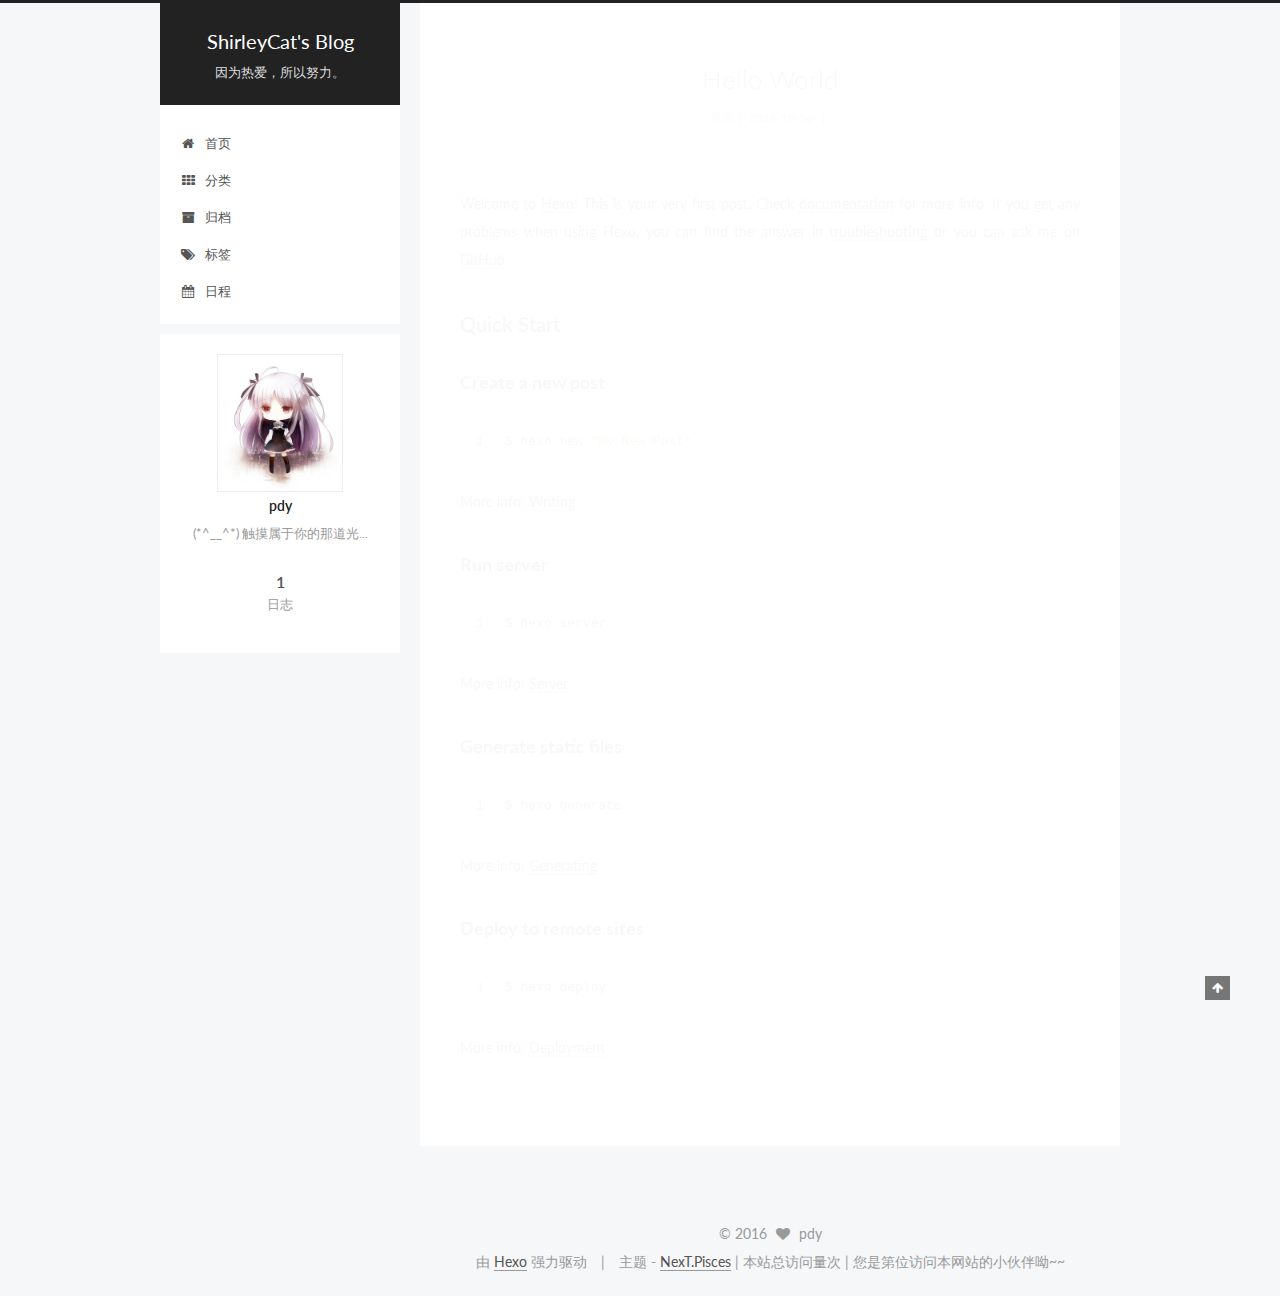
==== index.html @ d6513fa7 "Site updated: 2016-10-27 13:54:39" ====
<!doctype html>



  


<html class="theme-next pisces use-motion">
<head>
  <meta charset="UTF-8"/>
<meta http-equiv="X-UA-Compatible" content="IE=edge,chrome=1" />
<meta name="viewport" content="width=device-width, initial-scale=1, maximum-scale=1"/>



<meta http-equiv="Cache-Control" content="no-transform" />
<meta http-equiv="Cache-Control" content="no-siteapp" />












  
  
  <link href="/vendors/fancybox/source/jquery.fancybox.css?v=2.1.5" rel="stylesheet" type="text/css" />




  
  
  
  

  
    
    
  

  

  

  

  

  
    
    
    <link href="//fonts.googleapis.com/css?family=Lato:300,300italic,400,400italic,700,700italic&subset=latin,latin-ext" rel="stylesheet" type="text/css">
  






<link href="/vendors/font-awesome/css/font-awesome.min.css?v=4.4.0" rel="stylesheet" type="text/css" />

<link href="/css/main.css?v=5.0.2" rel="stylesheet" type="text/css" />


  <meta name="keywords" content="Hexo, NexT" />








  <link rel="shortcut icon" type="image/x-icon" href="/favicon.ico?v=5.0.2" />






<meta name="description" content="(*^__^*) 触摸属于你的那道光...">
<meta property="og:type" content="website">
<meta property="og:title" content="ShirleyCat's Blog">
<meta property="og:url" content="http://shirleycat.github.io/index.html">
<meta property="og:site_name" content="ShirleyCat's Blog">
<meta property="og:description" content="(*^__^*) 触摸属于你的那道光...">
<meta name="twitter:card" content="summary">
<meta name="twitter:title" content="ShirleyCat's Blog">
<meta name="twitter:description" content="(*^__^*) 触摸属于你的那道光...">



<script type="text/javascript" id="hexo.configuration">
  var NexT = window.NexT || {};
  var CONFIG = {
    scheme: 'Pisces',
    sidebar: {"position":"left","display":"post"},
    fancybox: true,
    motion: true,
    duoshuo: {
      userId: '0',
      author: '博主'
    }
  };
</script>




  <link rel="canonical" href="http://shirleycat.github.io/"/>


  <title> ShirleyCat's Blog </title>
</head>

<body itemscope itemtype="//schema.org/WebPage" lang="zh-Hans">

  










  
  
    
  

  <div class="container one-collumn sidebar-position-left 
   page-home 
 ">
    <div class="headband"></div>

    <header id="header" class="header" itemscope itemtype="//schema.org/WPHeader">
      <div class="header-inner"><div class="site-meta ">
  

  <div class="custom-logo-site-title">
    <a href="/"  class="brand" rel="start">
      <span class="logo-line-before"><i></i></span>
      <span class="site-title">ShirleyCat's Blog</span>
      <span class="logo-line-after"><i></i></span>
    </a>
  </div>
  <p class="site-subtitle">因为热爱，所以努力。</p>
</div>

<div class="site-nav-toggle">
  <button>
    <span class="btn-bar"></span>
    <span class="btn-bar"></span>
    <span class="btn-bar"></span>
  </button>
</div>

<nav class="site-nav">
  

  
    <ul id="menu" class="menu">
      
        
        <li class="menu-item menu-item-home">
          <a href="/" rel="section">
            
              <i class="menu-item-icon fa fa-fw fa-home"></i> <br />
            
            首页
          </a>
        </li>
      
        
        <li class="menu-item menu-item-categories">
          <a href="/categories" rel="section">
            
              <i class="menu-item-icon fa fa-fw fa-th"></i> <br />
            
            分类
          </a>
        </li>
      
        
        <li class="menu-item menu-item-archives">
          <a href="/archives" rel="section">
            
              <i class="menu-item-icon fa fa-fw fa-archive"></i> <br />
            
            归档
          </a>
        </li>
      
        
        <li class="menu-item menu-item-tags">
          <a href="/tags" rel="section">
            
              <i class="menu-item-icon fa fa-fw fa-tags"></i> <br />
            
            标签
          </a>
        </li>
      
        
        <li class="menu-item menu-item-schedule">
          <a href="/schedule" rel="section">
            
              <i class="menu-item-icon fa fa-fw fa-calendar"></i> <br />
            
            日程
          </a>
        </li>
      

      
    </ul>
  

  
</nav>

 </div>
    </header>

    <main id="main" class="main">
      <div class="main-inner">
        <div class="content-wrap">
          <div id="content" class="content">
            
  <section id="posts" class="posts-expand">
    
      

  
  

  
  
  

  <article class="post post-type-normal " itemscope itemtype="//schema.org/Article">

    
      <header class="post-header">

        
        
          <h1 class="post-title" itemprop="name headline">
            
            
              
                
                <a class="post-title-link" href="/2016/10/26/hello-world/" itemprop="url">
                  Hello World
                </a>
              
            
          </h1>
        

        <div class="post-meta">
          <span class="post-time">
            <span class="post-meta-item-icon">
              <i class="fa fa-calendar-o"></i>
            </span>
            <span class="post-meta-item-text">发表于</span>
            <time itemprop="dateCreated" datetime="2016-10-26T17:51:11+08:00" content="2016-10-26">
              2016-10-26
            </time>
          </span>

          

          
            
              <span class="post-comments-count">
                &nbsp; | &nbsp;
                <a href="/2016/10/26/hello-world/#comments" itemprop="discussionUrl">
                  <span class="post-comments-count ds-thread-count" data-thread-key="2016/10/26/hello-world/" itemprop="commentsCount"></span>
                </a>
              </span>
            
          

          

          
          

          
        </div>
      </header>
    


    <div class="post-body" itemprop="articleBody">

      
      

      
        
          
            <p>Welcome to <a href="https://hexo.io/" target="_blank" rel="external">Hexo</a>! This is your very first post. Check <a href="https://hexo.io/docs/" target="_blank" rel="external">documentation</a> for more info. If you get any problems when using Hexo, you can find the answer in <a href="https://hexo.io/docs/troubleshooting.html" target="_blank" rel="external">troubleshooting</a> or you can ask me on <a href="https://github.com/hexojs/hexo/issues" target="_blank" rel="external">GitHub</a>.</p>
<h2 id="Quick-Start"><a href="#Quick-Start" class="headerlink" title="Quick Start"></a>Quick Start</h2><h3 id="Create-a-new-post"><a href="#Create-a-new-post" class="headerlink" title="Create a new post"></a>Create a new post</h3><figure class="highlight bash"><table><tr><td class="gutter"><pre><div class="line">1</div></pre></td><td class="code"><pre><div class="line">$ hexo new <span class="string">"My New Post"</span></div></pre></td></tr></table></figure>
<p>More info: <a href="https://hexo.io/docs/writing.html" target="_blank" rel="external">Writing</a></p>
<h3 id="Run-server"><a href="#Run-server" class="headerlink" title="Run server"></a>Run server</h3><figure class="highlight bash"><table><tr><td class="gutter"><pre><div class="line">1</div></pre></td><td class="code"><pre><div class="line">$ hexo server</div></pre></td></tr></table></figure>
<p>More info: <a href="https://hexo.io/docs/server.html" target="_blank" rel="external">Server</a></p>
<h3 id="Generate-static-files"><a href="#Generate-static-files" class="headerlink" title="Generate static files"></a>Generate static files</h3><figure class="highlight bash"><table><tr><td class="gutter"><pre><div class="line">1</div></pre></td><td class="code"><pre><div class="line">$ hexo generate</div></pre></td></tr></table></figure>
<p>More info: <a href="https://hexo.io/docs/generating.html" target="_blank" rel="external">Generating</a></p>
<h3 id="Deploy-to-remote-sites"><a href="#Deploy-to-remote-sites" class="headerlink" title="Deploy to remote sites"></a>Deploy to remote sites</h3><figure class="highlight bash"><table><tr><td class="gutter"><pre><div class="line">1</div></pre></td><td class="code"><pre><div class="line">$ hexo deploy</div></pre></td></tr></table></figure>
<p>More info: <a href="https://hexo.io/docs/deployment.html" target="_blank" rel="external">Deployment</a></p>

          
        
      
    </div>

    <div>
      
    </div>

    <div>
      
    </div>

    <footer class="post-footer">
      

      

      
      
        <div class="post-eof"></div>
      
    </footer>
  </article>


    
  </section>

  


          </div>
          


          

        </div>
        
          
  
  <div class="sidebar-toggle">
    <div class="sidebar-toggle-line-wrap">
      <span class="sidebar-toggle-line sidebar-toggle-line-first"></span>
      <span class="sidebar-toggle-line sidebar-toggle-line-middle"></span>
      <span class="sidebar-toggle-line sidebar-toggle-line-last"></span>
    </div>
  </div>

  <aside id="sidebar" class="sidebar">
    <div class="sidebar-inner">

      

      

      <section class="site-overview sidebar-panel  sidebar-panel-active ">
        <div class="site-author motion-element" itemprop="author" itemscope itemtype="//schema.org/Person">
          <img class="site-author-image" itemprop="image"
               src="/images/avatar.jpg"
               alt="pdy" />
          <p class="site-author-name" itemprop="name">pdy</p>
          <p class="site-description motion-element" itemprop="description">(*^__^*) 触摸属于你的那道光...</p>
        </div>
        <nav class="site-state motion-element">
          <div class="site-state-item site-state-posts">
            <a href="/archives">
              <span class="site-state-item-count">1</span>
              <span class="site-state-item-name">日志</span>
            </a>
          </div>

          

          

        </nav>

        

        <div class="links-of-author motion-element">
          
        </div>

        
        

        
        

      </section>

      

    </div>
  </aside>


        
      </div>
    </main>

    <footer id="footer" class="footer">
      <div class="footer-inner">
        <div class="copyright" >
  
  &copy; 
  <span itemprop="copyrightYear">2016</span>
  <span class="with-love">
    <i class="fa fa-heart"></i>
  </span>
  <span class="author" itemprop="copyrightHolder">pdy</span>
</div>

<div class="powered-by">
  由 <a class="theme-link" href="https://hexo.io">Hexo</a> 强力驱动
</div>

<div class="theme-info">
  主题 -
  <a class="theme-link" href="https://github.com/iissnan/hexo-theme-next">
    NexT.Pisces
  </a>
</div>

<script async src="https://dn-lbstatics.qbox.me/busuanzi/2.3/busuanzi.pure.mini.js"></script>

<span id="busuanzi_container_site_pv">
	|  本站总访问量<span id="busuanzi_value_site_pv"></span>次
</span>

<span id="busuanzi_container_site_uv">
	|  您是第<span id="busuanzi_value_site_uv"></span>位访问本网站的小伙伴呦~~
</span>

        

        
      </div>
    </footer>

    <div class="back-to-top">
      <i class="fa fa-arrow-up"></i>
    </div>
  </div>

  

<script type="text/javascript">
  if (Object.prototype.toString.call(window.Promise) !== '[object Function]') {
    window.Promise = null;
  }
</script>









  



  
  <script type="text/javascript" src="/vendors/jquery/index.js?v=2.1.3"></script>

  
  <script type="text/javascript" src="/vendors/fastclick/lib/fastclick.min.js?v=1.0.6"></script>

  
  <script type="text/javascript" src="/vendors/jquery_lazyload/jquery.lazyload.js?v=1.9.7"></script>

  
  <script type="text/javascript" src="/vendors/velocity/velocity.min.js?v=1.2.1"></script>

  
  <script type="text/javascript" src="/vendors/velocity/velocity.ui.min.js?v=1.2.1"></script>

  
  <script type="text/javascript" src="/vendors/fancybox/source/jquery.fancybox.pack.js?v=2.1.5"></script>


  


  <script type="text/javascript" src="/js/src/utils.js?v=5.0.2"></script>

  <script type="text/javascript" src="/js/src/motion.js?v=5.0.2"></script>



  
  


  <script type="text/javascript" src="/js/src/affix.js?v=5.0.2"></script>

  <script type="text/javascript" src="/js/src/schemes/pisces.js?v=5.0.2"></script>



  

  


  <script type="text/javascript" src="/js/src/bootstrap.js?v=5.0.2"></script>



  

  
    
  

  <script type="text/javascript">
    var duoshuoQuery = {short_name:"shirleyblog"};
    (function() {
      var ds = document.createElement('script');
      ds.type = 'text/javascript';ds.async = true;
      ds.id = 'duoshuo-script';
      ds.src = (document.location.protocol == 'https:' ? 'https:' : 'http:') + '//static.duoshuo.com/embed.js';
      ds.charset = 'UTF-8';
      (document.getElementsByTagName('head')[0]
      || document.getElementsByTagName('body')[0]).appendChild(ds);
    })();
  </script>

  
    
    <script src="/vendors/ua-parser-js/dist/ua-parser.min.js?v=0.7.9"></script>
    <script src="/js/src/hook-duoshuo.js"></script>
  






  
  

  

  

  

  


</body>
</html>
---- css/main.css ----
/* normalize.css v3.0.2 | MIT License | git.io/normalize */
html {
  font-family: sans-serif; /* 1 */
  -ms-text-size-adjust: 100%; /* 2 */
  -webkit-text-size-adjust: 100%; /* 2 */
}
body {
  margin: 0;
}
article,
aside,
details,
figcaption,
figure,
footer,
header,
hgroup,
main,
menu,
nav,
section,
summary {
  display: block;
}
audio,
canvas,
progress,
video {
  display: inline-block; /* 1 */
  vertical-align: baseline; /* 2 */
}
audio:not([controls]) {
  display: none;
  height: 0;
}
[hidden],
template {
  display: none;
}
a {
  background-color: transparent;
}
a:active,
a:hover {
  outline: 0;
}
abbr[title] {
  border-bottom: 1px dotted;
}
b,
strong {
  font-weight: bold;
}
dfn {
  font-style: italic;
}
h1 {
  font-size: 2em;
  margin: 0.67em 0;
}
mark {
  background: #ff0;
  color: #000;
}
small {
  font-size: 80%;
}
sub,
sup {
  font-size: 75%;
  line-height: 0;
  position: relative;
  vertical-align: baseline;
}
sup {
  top: -0.5em;
}
sub {
  bottom: -0.25em;
}
img {
  border: 0;
}
svg:not(:root) {
  overflow: hidden;
}
figure {
  margin: 1em 40px;
}
hr {
  -moz-box-sizing: content-box;
  box-sizing: content-box;
  height: 0;
}
pre {
  overflow: auto;
}
code,
kbd,
pre,
samp {
  font-family: monospace, monospace;
  font-size: 1em;
}
button,
input,
optgroup,
select,
textarea {
  color: inherit; /* 1 */
  font: inherit; /* 2 */
  margin: 0; /* 3 */
}
button {
  overflow: visible;
}
button,
select {
  text-transform: none;
}
button,
html input[type="button"],
input[type="reset"],
input[type="submit"] {
  -webkit-appearance: button; /* 2 */
  cursor: pointer; /* 3 */
}
button[disabled],
html input[disabled] {
  cursor: default;
}
button::-moz-focus-inner,
input::-moz-focus-inner {
  border: 0;
  padding: 0;
}
input {
  line-height: normal;
}
input[type="checkbox"],
input[type="radio"] {
  box-sizing: border-box; /* 1 */
  padding: 0; /* 2 */
}
input[type="number"]::-webkit-inner-spin-button,
input[type="number"]::-webkit-outer-spin-button {
  height: auto;
}
input[type="search"] {
  -webkit-appearance: textfield; /* 1 */
  -moz-box-sizing: content-box;
  -webkit-box-sizing: content-box; /* 2 */
  box-sizing: content-box;
}
input[type="search"]::-webkit-search-cancel-button,
input[type="search"]::-webkit-search-decoration {
  -webkit-appearance: none;
}
fieldset {
  border: 1px solid #c0c0c0;
  margin: 0 2px;
  padding: 0.35em 0.625em 0.75em;
}
legend {
  border: 0; /* 1 */
  padding: 0; /* 2 */
}
textarea {
  overflow: auto;
}
optgroup {
  font-weight: bold;
}
table {
  border-collapse: collapse;
  border-spacing: 0;
}
td,
th {
  padding: 0;
}
::selection {
  background: #262a30;
  color: #fff;
}
body {
  position: relative;
  font-family: 'Lato', "PingFang SC", "Microsoft YaHei", sans-serif;
  font-size: 14px;
  line-height: 2;
  color: #555;
  background: #fff;
}
@media (max-width: 767px) {
  body {
    padding-right: 0 !important;
  }
}
@media (min-width: 768px) and (max-width: 991px) {
  body {
    padding-right: 0 !important;
  }
}
@media (min-width: 1600px) {
  body {
    font-size: 16px;
  }
}
h1,
h2,
h3,
h4,
h5,
h6 {
  margin: 0;
  padding: 0;
  font-weight: bold;
  line-height: 1.5;
  font-family: 'Lato', "PingFang SC", "Microsoft YaHei", sans-serif;
}
h2,
h3,
h4,
h5,
h6 {
  margin: 20px 0 15px;
}
h1 {
  font-size: 22px;
}
@media (max-width: 767px) {
  h1 {
    font-size: 18px;
  }
}
h2 {
  font-size: 20px;
}
@media (max-width: 767px) {
  h2 {
    font-size: 16px;
  }
}
h3 {
  font-size: 18px;
}
@media (max-width: 767px) {
  h3 {
    font-size: 14px;
  }
}
h4 {
  font-size: 16px;
}
@media (max-width: 767px) {
  h4 {
    font-size: 12px;
  }
}
h5 {
  font-size: 14px;
}
@media (max-width: 767px) {
  h5 {
    font-size: 10px;
  }
}
h6 {
  font-size: 12px;
}
@media (max-width: 767px) {
  h6 {
    font-size: 8px;
  }
}
p {
  margin: 0 0 25px 0;
}
a {
  color: #555;
  text-decoration: none;
  border-bottom: 1px solid #999;
  word-wrap: break-word;
}
a:hover {
  color: #222;
  border-bottom-color: #222;
}
ul {
  list-style: none;
}
blockquote {
  margin: 0;
  padding: 0;
}
img {
  display: block;
  margin: auto;
  max-width: 100%;
  height: auto;
}
hr {
  margin: 40px 0;
  height: 3px;
  border: none;
  background-color: #ddd;
  background-image: repeating-linear-gradient(-45deg, #fff, #fff 4px, transparent 4px, transparent 8px);
}
blockquote {
  padding: 0 15px;
  color: #666;
  border-left: 4px solid #ddd;
}
blockquote cite::before {
  content: "-";
  padding: 0 5px;
}
dt {
  font-weight: 700;
}
dd {
  margin: 0;
  padding: 0;
}
.text-left {
  text-align: left;
}
.text-center {
  text-align: center;
}
.text-right {
  text-align: right;
}
.text-justify {
  text-align: justify;
}
.text-nowrap {
  white-space: nowrap;
}
.text-lowercase {
  text-transform: lowercase;
}
.text-uppercase {
  text-transform: uppercase;
}
.text-capitalize {
  text-transform: capitalize;
}
.center-block {
  display: block;
  margin-left: auto;
  margin-right: auto;
}
.clearfix:before,
.clearfix:after {
  content: " ";
  display: table;
}
.clearfix:after {
  clear: both;
}
.pullquote {
  width: 45%;
}
.pullquote.left {
  float: left;
  margin-left: 5px;
  margin-right: 10px;
}
.pullquote.right {
  float: right;
  margin-left: 10px;
  margin-right: 5px;
}
.affix.affix.affix {
  position: fixed;
}
.translation {
  margin-top: -20px;
  font-size: 14px;
  color: #999;
}
.scrollbar-measure {
  width: 100px;
  height: 100px;
  overflow: scroll;
  position: absolute;
  top: -9999px;
}
.use-motion .motion-element {
  opacity: 0;
}
#local-search-input {
  padding: 3px;
  border: none;
  text-indent: 14px;
  border-radius: 0;
  width: 140px;
  outline: none;
  border-bottom: 1px solid #999;
  background: inherit;
  opacity: 0.5;
}
#local-search-input:focus {
  opacity: 1;
}
.search-icon {
  position: absolute;
  top: 9px;
}
table {
  margin: 20px 0;
  width: 100%;
  border-collapse: collapse;
  border-spacing: 0;
  border: 1px solid #ddd;
  font-size: 14px;
  table-layout: fixed;
  word-wrap: break-all;
}
table>tbody>tr:nth-of-type(odd) {
  background-color: #f9f9f9;
}
table>tbody>tr:hover {
  background-color: #f5f5f5;
}
caption,
th,
td {
  padding: 8px;
  text-align: left;
  vertical-align: middle;
  font-weight: normal;
}
th,
td {
  border-bottom: 3px solid #ddd;
  border-right: 1px solid #eee;
}
th {
  padding-bottom: 10px;
  font-weight: 700;
}
td {
  border-bottom-width: 1px;
}
html,
body {
  height: 100%;
}
.container {
  position: relative;
  min-height: 100%;
}
.header-inner {
  margin: 0 auto;
  padding: 100px 0 70px;
  width: 700px;
}
@media (min-width: 1600px) {
  .container .header-inner {
    width: 900px;
  }
}
.main {
  padding-bottom: 150px;
}
.main-inner {
  margin: 0 auto;
  width: 700px;
}
@media (min-width: 1600px) {
  .container .main-inner {
    width: 900px;
  }
}
.footer {
  position: absolute;
  left: 0;
  bottom: 0;
  width: 100%;
  min-height: 50px;
}
.footer-inner {
  box-sizing: border-box;
  margin: 20px auto;
  width: 700px;
}
@media (min-width: 1600px) {
  .container .footer-inner {
    width: 900px;
  }
}
pre,
.highlight {
  overflow: auto;
  margin: 20px 0;
  padding: 15px;
  font-size: 13px;
  color: #4d4d4c;
  background: #f7f7f7;
  line-height: 1.6;
}
pre,
code {
  font-family: consolas, Menlo, "PingFang SC", "Microsoft YaHei", monospace;
}
code {
  padding: 2px 4px;
  word-wrap: break-all;
  color: #4d4d4c;
  background: #f7f7f7;
  border-radius: 3px;
  font-size: 13px;
}
pre code {
  padding: 0;
  color: #4d4d4c;
  background: none;
  text-shadow: none;
}
.highlight pre {
  border: none;
  margin: 0;
  padding: 1px;
}
.highlight table {
  margin: 0;
  width: auto;
  border: none;
}
.highlight td {
  border: none;
  padding: 0;
}
.highlight figcaption {
  font-size: 1em;
  color: #4d4d4c;
  line-height: 1em;
  margin-bottom: 1em;
}
.highlight figcaption:before,
.highlight figcaption:after {
  content: " ";
  display: table;
}
.highlight figcaption:after {
  clear: both;
}
.highlight figcaption a {
  float: right;
  color: #4d4d4c;
}
.highlight figcaption a:hover {
  border-bottom-color: #4d4d4c;
}
.highlight .gutter pre {
  color: #666;
  text-align: right;
  padding-right: 20px;
}
.highlight .line {
  height: 20px;
}
.gutter {
  -webkit-user-select: none;
  -moz-user-select: none;
  -ms-user-select: none;
  user-select: none;
}
.gist table {
  width: auto;
}
.gist table td {
  border: none;
}
pre .deletion {
  background: #fdd;
}
pre .addition {
  background: #dfd;
}
pre .meta {
  color: #8959a8;
}
pre .comment {
  color: #8e908c;
}
pre .variable,
pre .attribute,
pre .tag,
pre .regexp,
pre .ruby .constant,
pre .xml .tag .title,
pre .xml .pi,
pre .xml .doctype,
pre .html .doctype,
pre .css .id,
pre .css .class,
pre .css .pseudo {
  color: #c82829;
}
pre .number,
pre .preprocessor,
pre .built_in,
pre .literal,
pre .params,
pre .constant,
pre .command {
  color: #f5871f;
}
pre .ruby .class .title,
pre .css .rules .attribute,
pre .string,
pre .value,
pre .inheritance,
pre .header,
pre .ruby .symbol,
pre .xml .cdata,
pre .special,
pre .number,
pre .formula {
  color: #718c00;
}
pre .title,
pre .css .hexcolor {
  color: #3e999f;
}
pre .function,
pre .python .decorator,
pre .python .title,
pre .ruby .function .title,
pre .ruby .title .keyword,
pre .perl .sub,
pre .javascript .title,
pre .coffeescript .title {
  color: #4271ae;
}
pre .keyword,
pre .javascript .function {
  color: #8959a8;
}
.full-image.full-image.full-image {
  border: none;
  max-width: 100%;
  width: auto;
  margin: 20px auto;
}
@media (min-width: 992px) {
  .full-image.full-image.full-image {
    max-width: none;
    width: 126%;
    margin: 0 -13%;
  }
}
.blockquote-center,
.page-home .post-type-quote blockquote,
.page-post-detail .post-type-quote blockquote {
  position: relative;
  margin: 40px 0;
  padding: 0;
  border-left: none;
  text-align: center;
}
.blockquote-center::before,
.page-home .post-type-quote blockquote::before,
.page-post-detail .post-type-quote blockquote::before,
.blockquote-center::after,
.page-home .post-type-quote blockquote::after,
.page-post-detail .post-type-quote blockquote::after {
  position: absolute;
  content: ' ';
  display: block;
  width: 100%;
  height: 24px;
  opacity: 0.2;
  background-repeat: no-repeat;
  background-position: 0 -6px;
  background-size: 22px 22px;
}
.blockquote-center::before,
.page-home .post-type-quote blockquote::before,
.page-post-detail .post-type-quote blockquote::before {
  top: -20px;
  background-image: url("../images/quote-l.svg");
  border-top: 1px solid #ccc;
}
.blockquote-center::after,
.page-home .post-type-quote blockquote::after,
.page-post-detail .post-type-quote blockquote::after {
  bottom: -20px;
  background-image: url("../images/quote-r.svg");
  border-bottom: 1px solid #ccc;
  background-position: 100% 8px;
}
.blockquote-center p,
.page-home .post-type-quote blockquote p,
.page-post-detail .post-type-quote blockquote p,
.blockquote-center div,
.page-home .post-type-quote blockquote div,
.page-post-detail .post-type-quote blockquote div {
  text-align: center;
}
.post .post-body .group-picture img {
  box-sizing: border-box;
  padding: 0 3px;
  border: none;
}
.post .group-picture-row {
  overflow: hidden;
  margin-top: 6px;
}
.post .group-picture-row:first-child {
  margin-top: 0;
}
.post .group-picture-column {
  float: left;
}
.page-post-detail .post-body .group-picture-column {
  float: none;
  margin-top: 10px;
  width: auto !important;
}
.page-post-detail .post-body .group-picture-column img {
  margin: 0 auto;
}
.page-archive .group-picture-container {
  overflow: hidden;
}
.page-archive .group-picture-row {
  float: left;
}
.page-archive .group-picture-row:first-child {
  margin-top: 6px;
}
.page-archive .group-picture-column {
  max-width: 150px;
  max-height: 150px;
}
.btn {
  display: inline-block;
  padding: 0 20px;
  font-size: 14px;
  color: #fff;
  background: #222;
  border: 2px solid #555;
  text-decoration: none;
  border-radius: 0;
  transition-property: background-color;
  transition-duration: 0.2s;
  transition-timing-function: ease-in-out;
  transition-delay: 0s;
}
.btn:hover,
.post-more-link .btn:hover {
  border-color: #222;
  color: #fff;
  background: #222;
}
.btn-bar {
  display: block;
  width: 22px;
  height: 2px;
  background: #555;
  border-radius: 1px;
}
.btn-bar+.btn-bar {
  margin-top: 4px;
}
.pagination {
  margin: 120px 0 40px;
  text-align: center;
  border-top: 1px solid #eee;
}
.page-number-basic,
.pagination .prev,
.pagination .next,
.pagination .page-number,
.pagination .space {
  display: inline-block;
  position: relative;
  top: -1px;
  margin: 0 10px;
  padding: 0 10px;
  line-height: 30px;
}
@media (max-width: 767px) {
  .page-number-basic,
  .pagination .prev,
  .pagination .next,
  .pagination .page-number,
  .pagination .space {
    margin: 0 5px;
  }
}
.pagination .prev,
.pagination .next,
.pagination .page-number {
  border-bottom: 0;
  border-top: 1px solid #eee;
  transition-property: border-color;
  transition-duration: 0.2s;
  transition-timing-function: ease-in-out;
  transition-delay: 0s;
}
.pagination .prev:hover,
.pagination .next:hover,
.pagination .page-number:hover {
  border-top-color: #222;
}
.pagination .space {
  padding: 0;
  margin: 0;
}
.pagination .prev {
  margin-left: 0;
}
.pagination .next {
  margin-right: 0;
}
.pagination .page-number.current {
  color: #fff;
  background: #ccc;
  border-top-color: #ccc;
}
@media (max-width: 767px) {
  .pagination {
    border-top: none;
  }
  .pagination .prev,
  .pagination .next,
  .pagination .page-number {
    margin-bottom: 10px;
    border-top: 0;
    border-bottom: 1px solid #eee;
  }
  .pagination .prev:hover,
  .pagination .next:hover,
  .pagination .page-number:hover {
    border-bottom-color: #222;
  }
}
.comments {
  margin: 60px 20px 0;
}
.tag-cloud {
  text-align: center;
}
.tag-cloud a {
  display: inline-block;
  margin: 10px;
}
.back-to-top {
  box-sizing: border-box;
  position: fixed;
  bottom: -100px;
  right: 50px;
  z-index: 1050;
  padding: 0 6px;
  width: 25px;
  background: #222;
  font-size: 12px;
  opacity: 0.6;
  color: #fff;
  cursor: pointer;
  text-align: center;
  -webkit-transform: translateZ(0);
  transition-property: bottom;
  transition-duration: 0.2s;
  transition-timing-function: ease-in-out;
  transition-delay: 0s;
}
@media (max-width: 767px) {
  .back-to-top {
    display: none;
  }
}
@media (min-width: 768px) and (max-width: 991px) {
  .back-to-top {
    display: none;
  }
}
.back-to-top.back-to-top-on {
  bottom: 40px;
}
.header {
  background: #fff;
}
.header-inner {
  position: relative;
}
.headband {
  height: 3px;
  background: #222;
}
.site-meta {
  margin: 0;
  text-align: center;
}
@media (max-width: 767px) {
  .site-meta {
    text-align: center;
  }
}
.brand {
  position: relative;
  display: inline-block;
  padding: 0 40px;
  color: #fff;
  background: #222;
  border-bottom: none;
}
.brand:hover {
  color: #fff;
}
.logo {
  display: inline-block;
  margin-right: 5px;
  line-height: 36px;
  vertical-align: top;
}
.site-title {
  display: inline-block;
  vertical-align: top;
  line-height: 36px;
  font-size: 20px;
  font-weight: normal;
  font-family: 'Lato', "PingFang SC", "Microsoft YaHei", sans-serif;
}
.site-subtitle {
  margin-top: 10px;
  font-size: 13px;
  color: #ddd;
}
.use-motion .brand {
  opacity: 0;
}
.use-motion .logo,
.use-motion .site-title,
.use-motion .site-subtitle {
  opacity: 0;
  position: relative;
  top: -10px;
}
.site-nav-toggle {
  display: none;
  position: absolute;
  top: 10px;
  left: 10px;
}
@media (max-width: 767px) {
  .site-nav-toggle {
    display: block;
  }
}
.site-nav-toggle button {
  margin-top: 2px;
  padding: 9px 10px;
  background: transparent;
  border: none;
}
@media (max-width: 767px) {
  .site-nav {
    display: none;
    margin: 0 -10px;
    padding: 0 10px;
    clear: both;
    border-top: 1px solid #ddd;
  }
}
@media (min-width: 768px) and (max-width: 991px) {
  .site-nav {
    display: block !important;
  }
}
@media (min-width: 992px) {
  .site-nav {
    display: block !important;
  }
}
.menu {
  margin-top: 20px;
  padding-left: 0;
  text-align: center;
}
.menu .menu-item {
  display: inline-block;
  margin: 0 10px;
}
@media screen and (max-width: 767px) {
  .menu .menu-item {
    margin-top: 10px;
  }
}
.menu .menu-item a {
  display: block;
  font-size: 13px;
  text-transform: capitalize;
  line-height: inherit;
  border-bottom: 1px solid transparent;
  transition-property: border-color;
  transition-duration: 0.2s;
  transition-timing-function: ease-in-out;
  transition-delay: 0s;
}
.menu .menu-item a:hover,
.menu-item-active a {
  border-bottom-color: #222;
}
.menu .menu-item .fa {
  margin-right: 5px;
}
.use-motion .menu-item {
  opacity: 0;
}
.post-body {
  font-family: 'Lato', "PingFang SC", "Microsoft YaHei", sans-serif;
}
@media (max-width: 767px) {
  .post-body {
    word-break: break-word;
  }
}
.post-body .fancybox img {
  display: block !important;
  margin: 0 auto;
  cursor: pointer;
  cursor: zoom-in;
  cursor: -webkit-zoom-in;
}
.post-body .image-caption,
.post-body .figure .caption {
  margin: 10px auto 15px;
  text-align: center;
  font-size: 14px;
  color: #999;
  font-weight: bold;
  line-height: 1;
}
.post-sticky-flag {
  display: inline-block;
  font-size: 16px;
  -ms-transform: rotate(30deg);
  -webkit-transform: rotate(30deg);
  -moz-transform: rotate(30deg);
  -ms-transform: rotate(30deg);
  -o-transform: rotate(30deg);
  transform: rotate(30deg);
}
.posts-expand {
  padding-top: 40px;
}
@media (max-width: 767px) {
  .posts-expand {
    margin: 0 20px;
  }
  .post-body pre,
  .post-body .highlight {
    padding: 10px;
  }
  .post-body pre .gutter pre,
  .post-body .highlight .gutter pre {
    padding-right: 10px;
  }
}
@media (min-width: 992px) {
  .posts-expand .post-body {
    text-align: justify;
  }
}
.posts-expand .post-body h2,
.posts-expand .post-body h3,
.posts-expand .post-body h4,
.posts-expand .post-body h5,
.posts-expand .post-body h6 {
  padding-top: 10px;
}
.posts-expand .post-body h2 .header-anchor,
.posts-expand .post-body h3 .header-anchor,
.posts-expand .post-body h4 .header-anchor,
.posts-expand .post-body h5 .header-anchor,
.posts-expand .post-body h6 .header-anchor {
  float: right;
  margin-left: 10px;
  color: #ccc;
  border-bottom-style: none;
  visibility: hidden;
}
.posts-expand .post-body h2 .header-anchor:hover,
.posts-expand .post-body h3 .header-anchor:hover,
.posts-expand .post-body h4 .header-anchor:hover,
.posts-expand .post-body h5 .header-anchor:hover,
.posts-expand .post-body h6 .header-anchor:hover {
  color: inherit;
}
.posts-expand .post-body h2:hover .header-anchor,
.posts-expand .post-body h3:hover .header-anchor,
.posts-expand .post-body h4:hover .header-anchor,
.posts-expand .post-body h5:hover .header-anchor,
.posts-expand .post-body h6:hover .header-anchor {
  visibility: visible;
}
.posts-expand .post-body ul li {
  list-style: circle;
}
.posts-expand .post-body img {
  box-sizing: border-box;
  margin: auto;
  padding: 3px;
  border: 1px solid #ddd;
}
.posts-expand .fancybox img {
  margin: 0 auto;
}
@media (max-width: 767px) {
  .posts-collapse {
    margin: 0 20px;
  }
  .posts-collapse .post-title,
  .posts-collapse .post-meta {
    display: block;
    width: auto;
    text-align: left;
  }
}
.posts-collapse {
  position: relative;
  z-index: 1010;
  margin-left: 55px;
}
.posts-collapse::after {
  content: " ";
  position: absolute;
  top: 20px;
  left: 0;
  margin-left: -2px;
  width: 4px;
  height: 100%;
  background: #f5f5f5;
  z-index: -1;
}
@media (max-width: 767px) {
  .posts-collapse {
    margin: 0 20px;
  }
}
.posts-collapse .collection-title {
  position: relative;
  margin: 60px 0;
}
.posts-collapse .collection-title h2 {
  margin-left: 20px;
}
.posts-collapse .collection-title small {
  color: #bbb;
}
.posts-collapse .collection-title::before {
  content: " ";
  position: absolute;
  left: 0;
  top: 50%;
  margin-left: -4px;
  margin-top: -4px;
  width: 8px;
  height: 8px;
  background: #bbb;
  border-radius: 50%;
}
.posts-collapse .post {
  margin: 30px 0;
}
.posts-collapse .post-header {
  position: relative;
  transition-duration: 0.2s;
  transition-timing-function: ease-in-out;
  transition-delay: 0s;
  transition-property: border;
  border-bottom: 1px dashed #ccc;
}
.posts-collapse .post-header::before {
  content: " ";
  position: absolute;
  left: 0;
  top: 12px;
  width: 6px;
  height: 6px;
  margin-left: -4px;
  background: #bbb;
  border-radius: 50%;
  border: 1px solid #fff;
  transition-duration: 0.2s;
  transition-timing-function: ease-in-out;
  transition-delay: 0s;
  transition-property: background;
}
.posts-collapse .post-header:hover {
  border-bottom-color: #666;
}
.posts-collapse .post-header:hover::before {
  background: #222;
}
.posts-collapse .post-meta {
  position: absolute;
  font-size: 12px;
  left: 20px;
  top: 5px;
}
.posts-collapse .post-comments-count {
  display: none;
}
.posts-collapse .post-title {
  margin-left: 60px;
  font-size: 16px;
  font-weight: normal;
  line-height: inherit;
}
.posts-collapse .post-title::after {
  margin-left: 3px;
  opacity: 0.6;
}
.posts-collapse .post-title a {
  color: #666;
  border-bottom: none;
}
.page-home .post-type-quote .post-header,
.page-post-detail .post-type-quote .post-header,
.page-home .post-type-quote .post-tags,
.page-post-detail .post-type-quote .post-tags {
  display: none;
}
.posts-expand .post-title {
  font-size: 26px;
  text-align: center;
  word-break: break-word;
  font-weight: 300;
}
@media (max-width: 767px) {
  .posts-expand .post-title {
    font-size: 22px;
  }
}
.posts-expand .post-title-link {
  display: inline-block;
  position: relative;
  color: #555;
  border-bottom: none;
  line-height: 1.2;
  vertical-align: top;
}
.posts-expand .post-title-link::before {
  content: "";
  position: absolute;
  width: 100%;
  height: 2px;
  bottom: 0;
  left: 0;
  background-color: #000;
  visibility: hidden;
  -webkit-transform: scaleX(0);
  -moz-transform: scaleX(0);
  -ms-transform: scaleX(0);
  -o-transform: scaleX(0);
  transform: scaleX(0);
  transition-duration: 0.2s;
  transition-timing-function: ease-in-out;
  transition-delay: 0s;
}
.posts-expand .post-title-link:hover::before {
  visibility: visible;
  -webkit-transform: scaleX(1);
  -moz-transform: scaleX(1);
  -ms-transform: scaleX(1);
  -o-transform: scaleX(1);
  transform: scaleX(1);
}
.posts-expand .post-title-link .fa {
  font-size: 16px;
}
.posts-expand .post-meta {
  margin: 3px 0 60px 0;
  color: #999;
  font-family: 'Lato', "PingFang SC", "Microsoft YaHei", sans-serif;
  font-size: 12px;
  text-align: center;
}
.posts-expand .post-meta .post-category-list {
  display: inline-block;
  margin: 0;
  padding: 3px;
}
.posts-expand .post-meta .post-category-list-link {
  color: #999;
}
.post-meta-item-icon {
  display: none;
  margin-right: 3px;
}
@media (min-width: 768px) and (max-width: 991px) {
  .post-meta-item-icon {
    display: inline-block;
  }
}
@media (max-width: 767px) {
  .post-meta-item-icon {
    display: inline-block;
  }
}
@media (min-width: 768px) and (max-width: 991px) {
  .post-meta-item-text {
    display: none;
  }
}
@media (max-width: 767px) {
  .post-meta-item-text {
    display: none;
  }
}
@media (max-width: 767px) {
  .posts-expand .post-comments-count {
    display: none;
  }
}
.post-more-link {
  margin-top: 50px;
}
.post-more-link .btn {
  color: #555;
  font-size: 14px;
  background: #fff;
  border-radius: 2px;
  line-height: 2;
}
.posts-expand .post-tags {
  margin-top: 40px;
  text-align: center;
}
.posts-expand .post-tags a {
  display: inline-block;
  margin-right: 10px;
  font-size: 13px;
}
.post-nav {
  overflow: hidden;
  margin-top: 60px;
  padding: 10px;
  white-space: nowrap;
  border-top: 1px solid #eee;
}
.post-nav-item {
  display: inline-block;
  width: 50%;
  white-space: normal;
}
.post-nav-item a {
  position: relative;
  display: inline-block;
  line-height: 25px;
  font-size: 14px;
  color: #555;
  border-bottom: none;
}
.post-nav-item a:hover {
  color: #222;
  border-bottom: none;
}
.post-nav-item a:active {
  top: 2px;
}
.post-nav-item a i {
  font-size: 12px;
}
.post-nav-prev {
  text-align: right;
}
.posts-expand .post-eof {
  display: block;
  margin: 80px auto 60px;
  width: 8%;
  height: 1px;
  background: #ccc;
  text-align: center;
}
.post:last-child .post-eof.post-eof.post-eof {
  display: none;
}
.post-gallery {
  display: table;
  table-layout: fixed;
  width: 100%;
  border-collapse: separate;
}
.post-gallery-row {
  display: table-row;
}
.post-gallery .post-gallery-img {
  display: table-cell;
  text-align: center;
  vertical-align: middle;
  border: none;
}
.post-gallery .post-gallery-img img {
  max-width: 100%;
  max-height: 100%;
  border: none;
}
.fancybox-close,
.fancybox-close:hover {
  border: none;
}
.sidebar {
  position: fixed;
  right: 0;
  top: 0;
  bottom: 0;
  width: 0;
  z-index: 1040;
  box-shadow: inset 0 2px 6px #000;
  background: #222;
  -webkit-transform: translateZ(0);
}
.sidebar a {
  color: #999;
  border-bottom-color: #555;
}
.sidebar a:hover {
  color: #eee;
}
@media (min-width: 768px) and (max-width: 991px) {
  .sidebar {
    display: none !important;
  }
}
@media (max-width: 767px) {
  .sidebar {
    display: none !important;
  }
}
.sidebar-inner {
  position: relative;
  padding: 20px 10px;
  color: #999;
  text-align: center;
}
.sidebar-toggle {
  position: fixed;
  right: 50px;
  bottom: 45px;
  width: 15px;
  height: 15px;
  padding: 5px;
  background: #222;
  line-height: 0;
  z-index: 1050;
  cursor: pointer;
  -webkit-transform: translateZ(0);
}
@media (min-width: 768px) and (max-width: 991px) {
  .sidebar-toggle {
    display: none;
  }
}
@media (max-width: 767px) {
  .sidebar-toggle {
    display: none;
  }
}
.sidebar-toggle-line {
  position: relative;
  display: inline-block;
  vertical-align: top;
  height: 2px;
  width: 100%;
  background: #fff;
  margin-top: 3px;
}
.sidebar-toggle-line:first-child {
  margin-top: 0;
}
.site-author-image {
  display: block;
  margin: 0 auto;
  padding: 2px;
  max-width: 120px;
  height: auto;
  border: 1px solid #eee;
}
.site-author-name {
  margin: 0;
  text-align: center;
  color: #222;
  font-weight: 600;
}
.site-description {
  margin-top: 0;
  text-align: center;
  font-size: 13px;
  color: #999;
}
.site-state {
  overflow: hidden;
  line-height: 1.4;
  white-space: nowrap;
  text-align: center;
}
.site-state-item {
  display: inline-block;
  padding: 0 15px;
  border-left: 1px solid #eee;
}
.site-state-item:first-child {
  border-left: none;
}
.site-state-item a {
  border-bottom: none;
}
.site-state-item-count {
  display: block;
  text-align: center;
  color: inherit;
  font-weight: 600;
  font-size: 16px;
}
.site-state-item-name {
  font-size: 13px;
  color: #999;
}
.feed-link {
  margin-top: 20px;
}
.feed-link a {
  display: inline-block;
  padding: 0 15px;
  color: #fc6423;
  border: 1px solid #fc6423;
  border-radius: 4px;
}
.feed-link a i {
  color: #fc6423;
  font-size: 14px;
}
.feed-link a:hover {
  color: #fff;
  background: #fc6423;
}
.feed-link a:hover i {
  color: #fff;
}
.links-of-author {
  margin-top: 20px;
}
.links-of-author a {
  display: inline-block;
  vertical-align: middle;
  margin-right: 10px;
  margin-bottom: 10px;
  border-bottom-color: #555;
  font-size: 13px;
}
.links-of-author a:before {
  display: inline-block;
  vertical-align: middle;
  margin-right: 3px;
  content: " ";
  width: 4px;
  height: 4px;
  border-radius: 50%;
  background: #fffffb;
}
.links-of-blogroll {
  font-size: 13px;
}
.links-of-blogroll-title {
  margin-top: 20px;
  font-size: 14px;
  font-weight: 600;
}
.links-of-blogroll-list {
  margin: 0;
  padding: 0;
}
.links-of-blogroll-item {
  padding: 2px 10px;
}
.sidebar-nav {
  margin: 0 0 20px;
  padding-left: 0;
}
.sidebar-nav li {
  display: inline-block;
  cursor: pointer;
  border-bottom: 1px solid transparent;
  font-size: 14px;
  color: #555;
}
.sidebar-nav li:hover {
  color: #fc6423;
}
.page-post-detail .sidebar-nav-toc {
  padding: 0 5px;
}
.page-post-detail .sidebar-nav-overview {
  margin-left: 10px;
}
.sidebar-nav .sidebar-nav-active {
  color: #fc6423;
  border-bottom-color: #fc6423;
}
.sidebar-nav .sidebar-nav-active:hover {
  color: #fc6423;
}
.sidebar-panel {
  display: none;
}
.sidebar-panel-active {
  display: block;
}
.post-toc-empty {
  font-size: 14px;
  color: #666;
}
.post-toc-wrap {
  overflow: hidden;
}
.post-toc {
  overflow: auto;
}
.post-toc ol {
  margin: 0;
  padding: 0 2px 5px 10px;
  text-align: left;
  list-style: none;
  font-size: 14px;
}
.post-toc ol > ol {
  padding-left: 0;
}
.post-toc ol a {
  transition-duration: 0.2s;
  transition-timing-function: ease-in-out;
  transition-delay: 0s;
  transition-property: all;
  color: #666;
  border-bottom-color: #ccc;
}
.post-toc ol a:hover {
  color: #000;
  border-bottom-color: #000;
}
.post-toc .nav-item {
  overflow: hidden;
  text-overflow: ellipsis;
  white-space: nowrap;
  line-height: 1.8;
}
.post-toc .nav .nav-child {
  display: none;
}
.post-toc .nav .active > .nav-child {
  display: block;
}
.post-toc .nav .active-current > .nav-child {
  display: block;
}
.post-toc .nav .active-current > .nav-child > .nav-item {
  display: block;
}
.post-toc .nav .active > a {
  color: #fc6423;
  border-bottom-color: #fc6423;
}
.post-toc .nav .active-current > a {
  color: #fc6423;
}
.post-toc .nav .active-current > a:hover {
  color: #fc6423;
}
.footer {
  font-size: 14px;
  color: #999;
}
.footer img {
  border: none;
}
.footer-inner {
  text-align: center;
}
.with-love {
  display: inline-block;
  margin: 0 5px;
}
.powered-by,
.theme-info {
  display: inline-block;
}
.powered-by {
  margin-right: 10px;
}
.powered-by::after {
  content: "|";
  padding-left: 10px;
}
.cc-license {
  margin-top: 10px;
  text-align: center;
}
.cc-license .cc-opacity {
  opacity: 0.7;
  border-bottom: none;
}
.cc-license .cc-opacity:hover {
  opacity: 0.9;
}
.cc-license img {
  display: inline-block;
}
.theme-next #ds-thread #ds-reset {
  color: #555;
}
.theme-next #ds-thread #ds-reset .ds-replybox {
  margin-bottom: 30px;
}
.theme-next #ds-thread #ds-reset .ds-replybox .ds-avatar,
.theme-next #ds-reset .ds-avatar img {
  box-shadow: none;
}
.theme-next #ds-thread #ds-reset .ds-textarea-wrapper {
  border-color: #c7d4e1;
  background: none;
  border-top-right-radius: 3px;
  border-top-left-radius: 3px;
}
.theme-next #ds-thread #ds-reset .ds-textarea-wrapper textarea {
  height: 60px;
}
.theme-next #ds-reset .ds-rounded-top {
  border-radius: 0;
}
.theme-next #ds-thread #ds-reset .ds-post-toolbar {
  box-sizing: border-box;
  border: 1px solid #c7d4e1;
  background: #f6f8fa;
}
.theme-next #ds-thread #ds-reset .ds-post-options {
  height: 40px;
  border: none;
  background: none;
}
.theme-next #ds-thread #ds-reset .ds-toolbar-buttons {
  top: 11px;
}
.theme-next #ds-thread #ds-reset .ds-sync {
  top: 5px;
}
.theme-next #ds-thread #ds-reset .ds-post-button {
  top: 4px;
  right: 5px;
  width: 90px;
  height: 30px;
  border: 1px solid #c5ced7;
  border-radius: 3px;
  background-image: linear-gradient(#fbfbfc, #f5f7f9);
  color: #60676d;
}
.theme-next #ds-thread #ds-reset .ds-post-button:hover {
  background-position: 0 -30px;
  color: #60676d;
}
.theme-next #ds-thread #ds-reset .ds-comments-info {
  padding: 10px 0;
}
.theme-next #ds-thread #ds-reset .ds-sort {
  display: none;
}
.theme-next #ds-thread #ds-reset li.ds-tab a.ds-current {
  border: none;
  background: #f6f8fa;
  color: #60676d;
}
.theme-next #ds-thread #ds-reset li.ds-tab a.ds-current:hover {
  background-color: #e9f0f7;
  color: #60676d;
}
.theme-next #ds-thread #ds-reset li.ds-tab a {
  border-radius: 2px;
  padding: 5px;
}
.theme-next #ds-thread #ds-reset .ds-login-buttons p {
  color: #999;
  line-height: 36px;
}
.theme-next #ds-thread #ds-reset .ds-login-buttons .ds-service-list li {
  height: 28px;
}
.theme-next #ds-thread #ds-reset .ds-service-list a {
  background: none;
  padding: 5px;
  border: 1px solid;
  border-radius: 3px;
  text-align: center;
}
.theme-next #ds-thread #ds-reset .ds-service-list a:hover {
  color: #fff;
  background: #666;
}
.theme-next #ds-thread #ds-reset .ds-service-list .ds-weibo {
  color: #fc9b00;
  border-color: #fc9b00;
}
.theme-next #ds-thread #ds-reset .ds-service-list .ds-weibo:hover {
  background: #fc9b00;
}
.theme-next #ds-thread #ds-reset .ds-service-list .ds-qq {
  color: #60a3ec;
  border-color: #60a3ec;
}
.theme-next #ds-thread #ds-reset .ds-service-list .ds-qq:hover {
  background: #60a3ec;
}
.theme-next #ds-thread #ds-reset .ds-service-list .ds-renren {
  color: #2e7ac4;
  border-color: #2e7ac4;
}
.theme-next #ds-thread #ds-reset .ds-service-list .ds-renren:hover {
  background: #2e7ac4;
}
.theme-next #ds-thread #ds-reset .ds-service-list .ds-douban {
  color: #37994c;
  border-color: #37994c;
}
.theme-next #ds-thread #ds-reset .ds-service-list .ds-douban:hover {
  background: #37994c;
}
.theme-next #ds-thread #ds-reset .ds-service-list .ds-kaixin {
  color: #fef20d;
  border-color: #fef20d;
}
.theme-next #ds-thread #ds-reset .ds-service-list .ds-kaixin:hover {
  background: #fef20d;
}
.theme-next #ds-thread #ds-reset .ds-service-list .ds-netease {
  color: #f00;
  border-color: #f00;
}
.theme-next #ds-thread #ds-reset .ds-service-list .ds-netease:hover {
  background: #f00;
}
.theme-next #ds-thread #ds-reset .ds-service-list .ds-sohu {
  color: #ffcb05;
  border-color: #ffcb05;
}
.theme-next #ds-thread #ds-reset .ds-service-list .ds-sohu:hover {
  background: #ffcb05;
}
.theme-next #ds-thread #ds-reset .ds-service-list .ds-baidu {
  color: #2831e0;
  border-color: #2831e0;
}
.theme-next #ds-thread #ds-reset .ds-service-list .ds-baidu:hover {
  background: #2831e0;
}
.theme-next #ds-thread #ds-reset .ds-service-list .ds-google {
  color: #166bec;
  border-color: #166bec;
}
.theme-next #ds-thread #ds-reset .ds-service-list .ds-google:hover {
  background: #166bec;
}
.theme-next #ds-thread #ds-reset .ds-service-list .ds-weixin {
  color: #00ce0d;
  border-color: #00ce0d;
}
.theme-next #ds-thread #ds-reset .ds-service-list .ds-weixin:hover {
  background: #00ce0d;
}
.theme-next #ds-thread #ds-reset .ds-service-list .ds-more-services {
  border: none;
}
.theme-next #ds-thread #ds-reset .ds-service-list .ds-more-services:hover {
  background: none;
}
.theme-next #ds-reset .duoshuo-ua-admin {
  display: inline-block;
  color: #f00;
}
.theme-next #ds-reset .duoshuo-ua-platform,
.theme-next #ds-reset .duoshuo-ua-browser {
  color: #ccc;
}
.theme-next #ds-reset .duoshuo-ua-platform .fa,
.theme-next #ds-reset .duoshuo-ua-browser .fa {
  display: inline-block;
  margin-right: 3px;
}
.theme-next #ds-reset .duoshuo-ua-separator {
  display: inline-block;
  margin-left: 5px;
}
.theme-next .this_ua {
  background-color: #ccc !important;
  border-radius: 4px;
  padding: 0 5px !important;
  margin: 1px 1px !important;
  border: 1px solid #bbb !important;
  color: #fff;
  display: inline-block !important;
}
.theme-next .this_ua.admin {
  background-color: #d9534f !important;
  border-color: #d9534f !important;
}
.theme-next .this_ua.platform.iOS,
.theme-next .this_ua.platform.Mac,
.theme-next .this_ua.platform.Windows {
  background-color: #39b3d7 !important;
  border-color: #46b8da !important;
}
.theme-next .this_ua.platform.Linux {
  background-color: #3a3a3a !important;
  border-color: #1f1f1f !important;
}
.theme-next .this_ua.platform.Android {
  background-color: #00c47d !important;
  border-color: #01b171 !important;
}
.theme-next .this_ua.browser.Mobile,
.theme-next .this_ua.browser.Chrome {
  background-color: #5cb85c !important;
  border-color: #4cae4c !important;
}
.theme-next .this_ua.browser.Firefox {
  background-color: #f0ad4e !important;
  border-color: #eea236 !important;
}
.theme-next .this_ua.browser.Maxthon,
.theme-next .this_ua.browser.IE {
  background-color: #428bca !important;
  border-color: #357ebd !important;
}
.theme-next .this_ua.browser.baidu,
.theme-next .this_ua.browser.UCBrowser,
.theme-next .this_ua.browser.Opera {
  background-color: #d9534f !important;
  border-color: #d43f3a !important;
}
.theme-next .this_ua.browser.Android,
.theme-next .this_ua.browser.QQBrowser {
  background-color: #78ace9 !important;
  border-color: #4cae4c !important;
}
.post-spread {
  margin-top: 20px;
  text-align: center;
}
.jiathis_style {
  display: inline-block;
}
.jiathis_style a {
  border: none;
}
.post-spread {
  margin-top: 20px;
  text-align: center;
}
.bdshare-slide-button-box a {
  border: none;
}
.bdsharebuttonbox {
  display: inline-block;
}
.bdsharebuttonbox a {
  border: none;
}
ul.search-result-list {
  padding-left: 0px;
  margin: 0px 5px 0px 8px;
}
p.search-result {
  border-bottom: 1px dashed #ccc;
  padding: 5px 0;
}
a.search-result-title {
  font-weight: bold;
}
a.search-result {
  border-bottom: transparent;
  display: block;
  white-space: nowrap;
  overflow: hidden;
  text-overflow: ellipsis;
}
.search-keyword {
  border-bottom: 1px dashed #f00;
  font-size: 14px;
  font-weight: bold;
  color: #f00;
}
#local-search-result {
  height: 88%;
  overflow: auto;
}
.popup {
  display: none;
  position: fixed;
  top: 10%;
  left: 50%;
  width: 700px;
  height: 80%;
  margin-left: -350px;
  padding: 3px 0 0 10px;
  background: #fff;
  color: #333;
  z-index: 9999;
  border-radius: 5px;
}
@media (max-width: 767px) {
  .popup {
    padding: 3px;
    top: 0;
    left: 0;
    margin: 0;
    width: 100%;
    height: 100%;
    border-radius: 0px;
  }
}
.popoverlay {
  position: fixed;
  width: 100%;
  height: 100%;
  top: 0px;
  left: 0px;
  z-index: 2080;
  background-color: rgba(0,0,0,0.3);
}
#local-search-input {
  margin-bottom: 10px;
  padding: 10px;
  width: 97%;
  font-size: 18px;
}
.popup .fa-search {
  padding-top: 8px;
}
.popup-btn-close {
  position: absolute;
  top: 6px;
  right: 14px;
  color: #4ebd79;
  font-size: 14px;
  font-weight: bold;
  text-transform: uppercase;
  cursor: pointer;
}
#no-result {
  position: absolute;
  left: 44%;
  top: 42%;
  color: #ccc;
}
.busuanzi-count:before {
  content: " ";
  float: left;
  width: 260px;
  min-height: 25px;
}
@media (min-width: 768px) and (max-width: 991px) {
  .busuanzi-count {
    width: auto;
  }
  .busuanzi-count:before {
    display: none;
  }
}
@media (max-width: 767px) {
  .busuanzi-count {
    width: auto;
  }
  .busuanzi-count:before {
    display: none;
  }
}
.site-uv,
.site-pv,
.page-pv {
  display: inline-block;
}
.site-uv .busuanzi-value,
.site-pv .busuanzi-value,
.page-pv .busuanzi-value {
  margin: 0 5px;
}
.site-uv {
  margin-right: 10px;
}
.site-uv::after {
  content: "|";
  padding-left: 10px;
}
.use-motion .post {
  opacity: 0;
}
.page-archive .archive-page-counter {
  position: relative;
  top: 3px;
  left: 20px;
}
@media (max-width: 767px) {
  .page-archive .archive-page-counter {
    top: 5px;
  }
}
.page-archive .posts-collapse .archive-move-on {
  position: absolute;
  top: 11px;
  left: 0;
  margin-left: -6px;
  width: 10px;
  height: 10px;
  opacity: 0.5;
  background: #555;
  border: 1px solid #fff;
  border-radius: 50%;
}
.category-all-page .category-all-title {
  text-align: center;
}
.category-all-page .category-all {
  margin-top: 20px;
}
.category-all-page .category-list {
  margin: 0;
  padding: 0;
  list-style: none;
}
.category-all-page .category-list-item {
  margin: 5px 10px;
}
.category-all-page .category-list-count {
  color: #bbb;
}
.category-all-page .category-list-count:before {
  display: inline;
  content: " (";
}
.category-all-page .category-list-count:after {
  display: inline;
  content: ") ";
}
.category-all-page .category-list-child {
  padding-left: 10px;
}
#schedule ul#event-list {
  padding-left: 30px;
}
#schedule ul#event-list hr {
  margin: 20px 0 45px 0 !important;
  background: #222;
}
#schedule ul#event-list hr:after {
  display: inline-block;
  content: 'NOW';
  background: #222;
  color: #fff;
  font-weight: bold;
  text-align: right;
  padding: 0 5px;
}
#schedule ul#event-list li.event {
  margin: 20px 0px;
  background: #f9f9f9;
  padding-left: 10px;
  min-height: 40px;
}
#schedule ul#event-list li.event h2.event-summary {
  margin: 0;
  padding-bottom: 3px;
}
#schedule ul#event-list li.event h2.event-summary:before {
  display: inline-block;
  font-family: FontAwesome;
  font-size: 8px;
  content: '\f111';
  vertical-align: middle;
  margin-right: 25px;
  color: #bbb;
}
#schedule ul#event-list li.event span.event-relative-time {
  display: inline-block;
  font-size: 12px;
  font-weight: 400;
  padding-left: 12px;
  color: #bbb;
}
#schedule ul#event-list li.event span.event-details {
  display: block;
  color: #bbb;
  margin-left: 56px;
  padding-top: 3px;
  padding-bottom: 6px;
  text-indent: -24px;
  line-height: 18px;
}
#schedule ul#event-list li.event span.event-details:before {
  text-indent: 0;
  display: inline-block;
  width: 14px;
  font-family: FontAwesome;
  text-align: center;
  margin-right: 9px;
  color: #bbb;
}
#schedule ul#event-list li.event span.event-details.event-location:before {
  content: '\f041';
}
#schedule ul#event-list li.event span.event-details.event-duration:before {
  content: '\f017';
}
#schedule ul#event-list li.event-past {
  background: #fcfcfc;
}
#schedule ul#event-list li.event-past > * {
  opacity: 0.6;
}
#schedule ul#event-list li.event-past h2.event-summary {
  color: #bbb;
}
#schedule ul#event-list li.event-past h2.event-summary:before {
  color: #dfdfdf;
}
#schedule ul#event-list li.event-now {
  background: #222;
  color: #fff;
  padding: 15px 0 15px 10px;
}
#schedule ul#event-list li.event-now h2.event-summary:before {
  -webkit-transform: scale(1.2);
  -moz-transform: scale(1.2);
  -ms-transform: scale(1.2);
  -o-transform: scale(1.2);
  transform: scale(1.2);
  color: #fff;
  animation: dot-flash 1s alternate infinite ease-in-out;
}
#schedule ul#event-list li.event-now * {
  color: #fff !important;
}
@-moz-keyframes dot-flash {
  from {
    opacity: 1;
    -webkit-transform: scale(1.1);
    -moz-transform: scale(1.1);
    -ms-transform: scale(1.1);
    -o-transform: scale(1.1);
    transform: scale(1.1);
  }
  to {
    opacity: 0;
    -webkit-transform: scale(1);
    -moz-transform: scale(1);
    -ms-transform: scale(1);
    -o-transform: scale(1);
    transform: scale(1);
  }
}
@-webkit-keyframes dot-flash {
  from {
    opacity: 1;
    -webkit-transform: scale(1.1);
    -moz-transform: scale(1.1);
    -ms-transform: scale(1.1);
    -o-transform: scale(1.1);
    transform: scale(1.1);
  }
  to {
    opacity: 0;
    -webkit-transform: scale(1);
    -moz-transform: scale(1);
    -ms-transform: scale(1);
    -o-transform: scale(1);
    transform: scale(1);
  }
}
@-o-keyframes dot-flash {
  from {
    opacity: 1;
    -webkit-transform: scale(1.1);
    -moz-transform: scale(1.1);
    -ms-transform: scale(1.1);
    -o-transform: scale(1.1);
    transform: scale(1.1);
  }
  to {
    opacity: 0;
    -webkit-transform: scale(1);
    -moz-transform: scale(1);
    -ms-transform: scale(1);
    -o-transform: scale(1);
    transform: scale(1);
  }
}
@keyframes dot-flash {
  from {
    opacity: 1;
    -webkit-transform: scale(1.1);
    -moz-transform: scale(1.1);
    -ms-transform: scale(1.1);
    -o-transform: scale(1.1);
    transform: scale(1.1);
  }
  to {
    opacity: 0;
    -webkit-transform: scale(1);
    -moz-transform: scale(1);
    -ms-transform: scale(1);
    -o-transform: scale(1);
    transform: scale(1);
  }
}
.page-post-detail .sidebar-toggle-line {
  background: #fc6423;
}
.page-post-detail .comments {
  overflow: hidden;
}
body {
  background: #f5f7f9;
}
@media (min-width: 992px) {
  .full-image.full-image.full-image {
    max-width: none;
    width: 118%;
    margin: 0 -9%;
  }
}
.header {
  position: relative;
  margin: 0 auto;
  width: 960px;
}
@media (min-width: 768px) and (max-width: 991px) {
  .header {
    width: auto;
  }
}
@media (max-width: 767px) {
  .header {
    width: auto;
  }
}
.header-inner {
  position: absolute;
  top: 0;
  overflow: hidden;
  padding: 0;
  width: 240px;
  background: #fff;
}
@media (min-width: 1600px) {
  .container .header-inner {
    width: 240px;
  }
}
@media (min-width: 768px) and (max-width: 991px) {
  .header-inner {
    position: relative;
    width: auto;
  }
}
@media (max-width: 767px) {
  .header-inner {
    position: relative;
    width: auto;
  }
}
.main:before,
.main:after {
  content: " ";
  display: table;
}
.main:after {
  clear: both;
}
@media (min-width: 768px) and (max-width: 991px) {
  .main {
    padding-bottom: 100px;
  }
}
@media (max-width: 767px) {
  .main {
    padding-bottom: 100px;
  }
}
.container .main-inner {
  width: 960px;
}
@media (min-width: 768px) and (max-width: 991px) {
  .container .main-inner {
    width: auto;
  }
}
@media (max-width: 767px) {
  .container .main-inner {
    width: auto;
  }
}
.content-wrap {
  float: right;
  box-sizing: border-box;
  padding: 40px;
  width: 700px;
  background: #fff;
  min-height: 700px;
}
@media (min-width: 768px) and (max-width: 991px) {
  .content-wrap {
    width: 100%;
    padding: 20px;
  }
}
@media (max-width: 767px) {
  .content-wrap {
    width: 100%;
    padding: 20px;
    min-height: auto;
  }
}
.sidebar {
  position: static;
  float: left;
  margin-top: 300px;
  width: 240px;
  background: #fff;
  box-shadow: none;
}
@media (min-width: 768px) and (max-width: 991px) {
  .sidebar {
    display: none;
  }
}
@media (max-width: 767px) {
  .sidebar {
    display: none;
  }
}
.sidebar-toggle {
  display: none;
}
.footer-inner {
  width: 960px;
}
.footer-inner:before {
  content: " ";
  float: left;
  width: 260px;
  min-height: 50px;
}
@media (min-width: 768px) and (max-width: 991px) {
  .footer-inner {
    width: auto;
  }
  .footer-inner:before {
    display: none;
  }
}
@media (max-width: 767px) {
  .footer-inner {
    width: auto;
  }
  .footer-inner:before {
    display: none;
  }
}
.sidebar-position-right .header-inner {
  right: 0;
}
.sidebar-position-right .content-wrap {
  float: left;
}
.sidebar-position-right .sidebar {
  float: right;
}
.sidebar-position-right .footer-inner:before {
  float: right;
}
.site-meta {
  padding: 20px 0;
  color: #fff;
  background: #222;
}
@media (min-width: 768px) and (max-width: 991px) {
  .site-meta {
    box-shadow: 0 0 16px rgba(0,0,0,0.5);
  }
}
@media (max-width: 767px) {
  .site-meta {
    box-shadow: 0 0 16px rgba(0,0,0,0.5);
  }
}
.brand {
  display: block;
  padding: 0;
  background: none;
}
.brand:hover {
  color: #fff;
}
.site-subtitle {
  margin: 0;
}
.site-search form {
  display: none;
}
.site-nav {
  border-top: none;
}
@media (min-width: 768px) and (max-width: 991px) {
  .site-nav {
    display: none !important;
  }
}
@media (min-width: 768px) and (max-width: 991px) {
  .site-nav-on {
    display: block !important;
  }
}
.menu .menu-item {
  display: block;
  margin: 0;
  list-style: none;
}
.menu .menu-item a {
  position: relative;
  box-sizing: border-box;
  padding: 5px 20px;
  text-align: left;
  line-height: inherit;
  transition-property: background-color;
  transition-duration: 0.2s;
  transition-timing-function: ease-in-out;
  transition-delay: 0s;
}
.menu .menu-item a:hover,
.menu-item-active a {
  background: #f9f9f9;
  border-bottom-color: #fff;
}
.menu .menu-item br {
  display: none;
}
.menu-item-active a:after {
  content: " ";
  position: absolute;
  top: 50%;
  margin-top: -3px;
  right: 15px;
  width: 6px;
  height: 6px;
  border-radius: 50%;
  background-color: #bbb;
}
.btn-bar {
  background-color: #fff;
}
.site-nav-toggle {
  top: 20px;
  left: 20px;
}
@media (min-width: 768px) and (max-width: 991px) {
  .site-nav-toggle {
    display: block;
  }
}
.use-motion .sidebar .motion-element {
  opacity: 1;
}
.sidebar {
  display: none;
  right: auto;
  bottom: auto;
  -webkit-transform: none;
}
.sidebar-inner {
  box-sizing: border-box;
  width: 240px;
  color: #555;
  background: #fff;
}
.sidebar-inner.affix {
  position: fixed;
  top: 0;
}
.site-overview {
  margin: 0 2px;
  text-align: left;
}
.site-author:before,
.site-author:after {
  content: " ";
  display: table;
}
.site-author:after {
  clear: both;
}
.sidebar a {
  color: #555;
}
.sidebar a:hover {
  color: #222;
}
.links-of-author-item a:before {
  display: none;
}
.links-of-author-item a {
  border-bottom: none;
  text-decoration: underline;
}
.feed-link {
  border-top: 1px dotted #ccc;
  border-bottom: 1px dotted #ccc;
  text-align: center;
}
.feed-link a {
  display: block;
  color: #fc6423;
  border: none;
}
.feed-link a:hover {
  background: none;
  color: #e34603;
}
.feed-link a:hover i {
  color: #e34603;
}
.links-of-author:before,
.links-of-author:after {
  content: " ";
  display: table;
}
.links-of-author:after {
  clear: both;
}
.links-of-author-item {
  float: left;
  margin: 5px 0 0;
  width: 50%;
}
.links-of-author-item a {
  box-sizing: border-box;
  display: inline-block;
  margin-right: 0;
  margin-bottom: 0;
  padding: 0 5px;
  overflow: hidden;
  white-space: nowrap;
  text-overflow: ellipsis;
}
.links-of-author-item a {
  display: block;
  text-decoration: none;
}
.links-of-author-item a:hover {
  border-radius: 4px;
  background: #eee;
}
.links-of-author-item .fa {
  margin-right: 2px;
  font-size: 16px;
}
.links-of-author-item .fa-globe {
  font-size: 15px;
}
.links-of-blogroll {
  margin-top: 20px;
  padding: 3px 0 0;
  border-top: 1px dotted #ccc;
}
.links-of-blogroll-title {
  margin-top: 0;
}
.links-of-blogroll-item {
  padding: 0;
}
.links-of-blogroll-inline:before,
.links-of-blogroll-inline:after {
  content: " ";
  display: table;
}
.links-of-blogroll-inline:after {
  clear: both;
}
.links-of-blogroll-inline .links-of-blogroll-item {
  float: left;
  margin: 5px 0 0;
  width: 50%;
}
.links-of-blogroll-inline .links-of-blogroll-item a {
  box-sizing: border-box;
  display: inline-block;
  margin-right: 0;
  margin-bottom: 0;
  padding: 0 5px;
  overflow: hidden;
  white-space: nowrap;
  text-overflow: ellipsis;
}
@media (max-width: 767px) {
  .post-body {
    text-align: justify;
  }
}
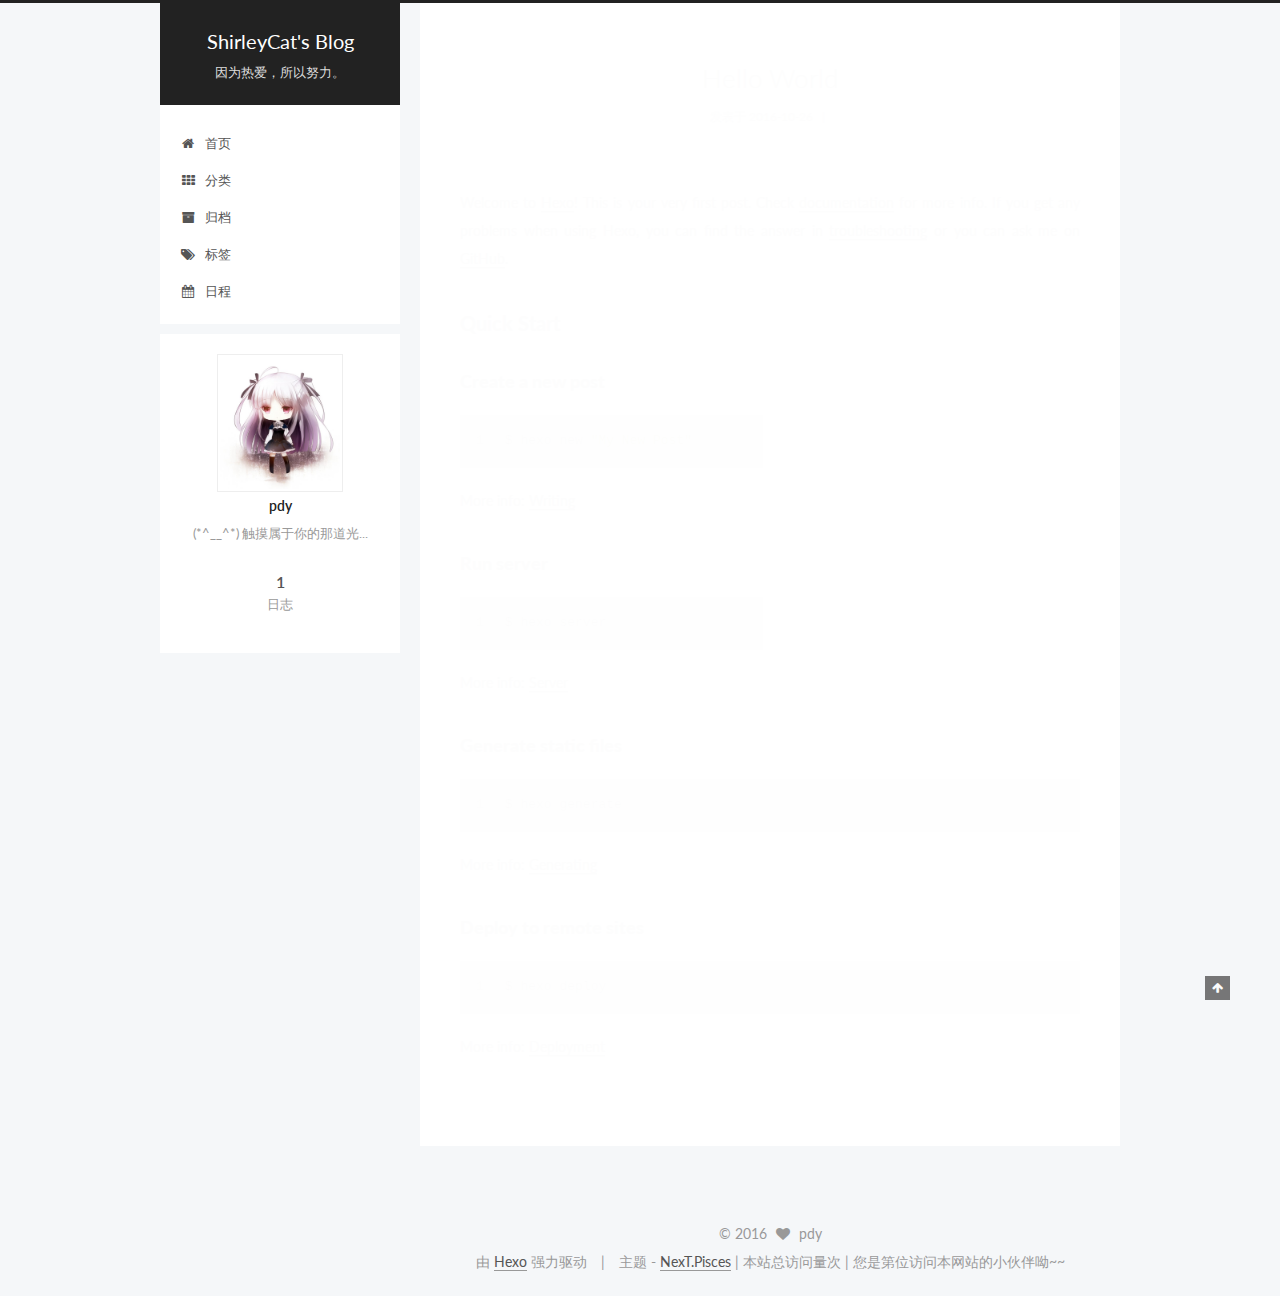
==== commit 48b4bdf6: "Site updated: 2016-10-27 13:56:56" ====
--- a/index.html
+++ b/index.html
@@ -449,11 +449,11 @@
 <script async src="https://dn-lbstatics.qbox.me/busuanzi/2.3/busuanzi.pure.mini.js"></script>
 
 <span id="busuanzi_container_site_pv">
-	|  本站总访问量<span id="busuanzi_value_site_pv"></span>次
+	|     本站总访问量<span id="busuanzi_value_site_pv"></span>次
 </span>
 
 <span id="busuanzi_container_site_uv">
-	|  您是第<span id="busuanzi_value_site_uv"></span>位访问本网站的小伙伴呦~~
+	|     您是第<span id="busuanzi_value_site_uv"></span>位访问本网站的小伙伴呦~~
 </span>
 
         
--- a/css/main.css
+++ b/css/main.css
@@ -1564,7 +1564,7 @@
   width: 4px;
   height: 4px;
   border-radius: 50%;
-  background: #fffffb;
+  background: #4dff26;
 }
 .links-of-blogroll {
   font-size: 13px;
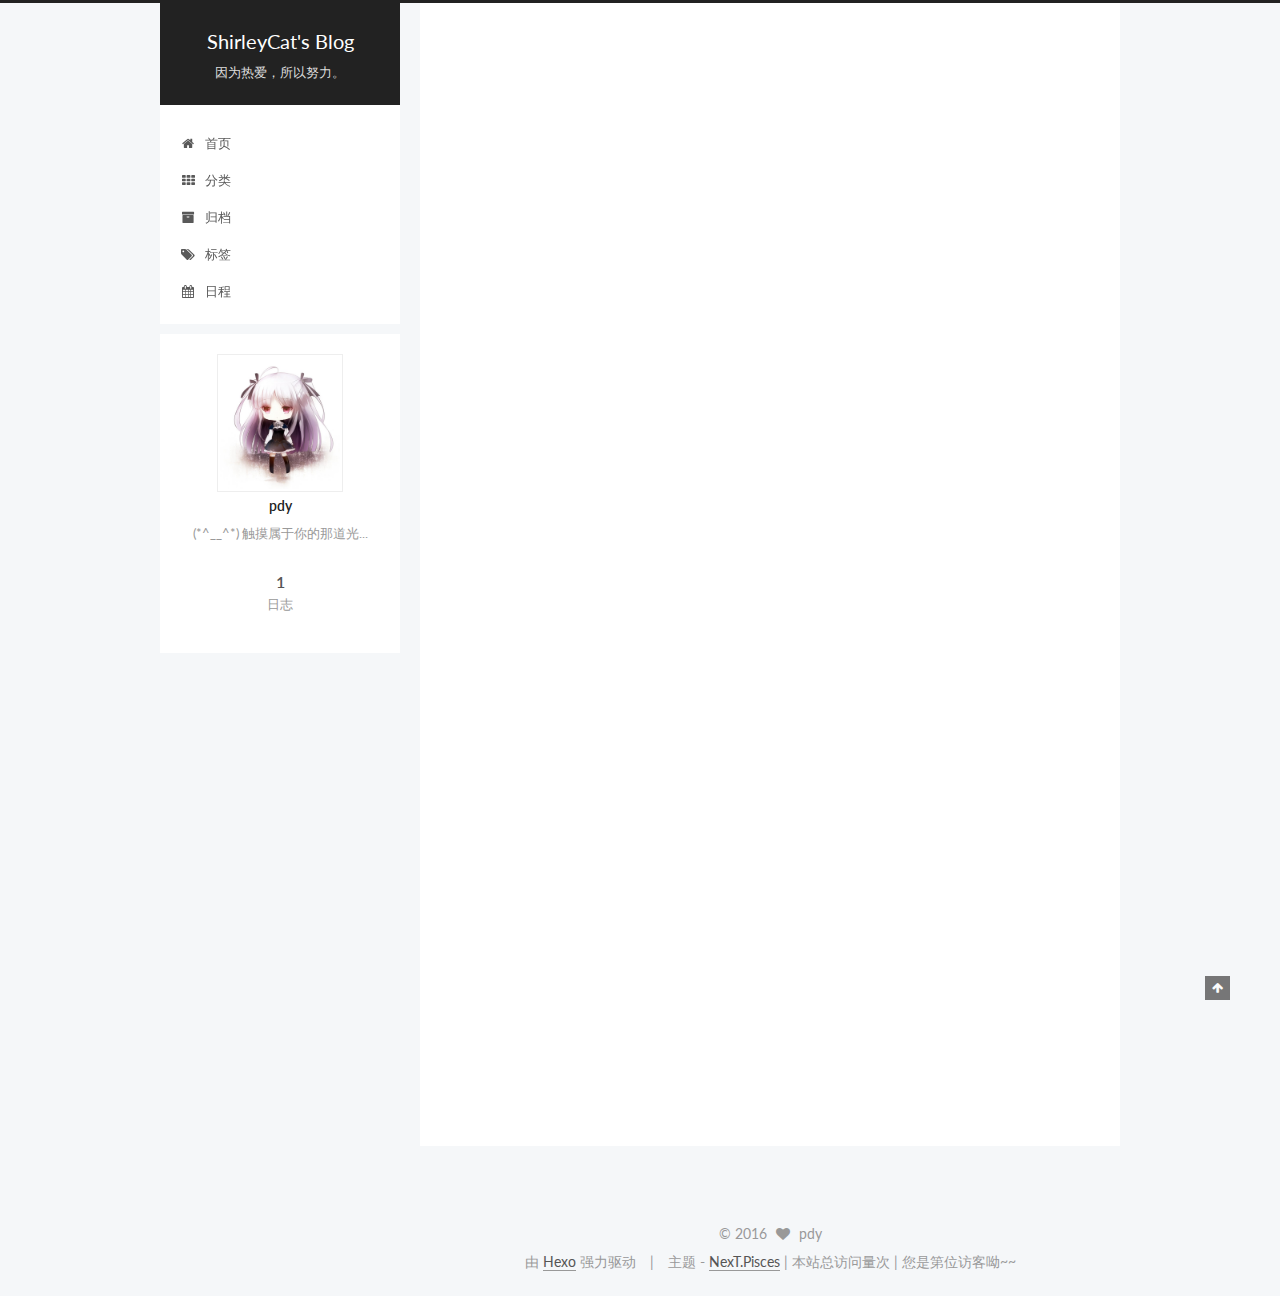
==== commit dc8b2895: "Site updated: 2016-10-27 13:58:31" ====
--- a/index.html
+++ b/index.html
@@ -453,7 +453,7 @@
 </span>
 
 <span id="busuanzi_container_site_uv">
-	|     您是第<span id="busuanzi_value_site_uv"></span>位访问本网站的小伙伴呦~~
+	|     您是第<span id="busuanzi_value_site_uv"></span>位访客呦~~
 </span>
 
         
--- a/css/main.css
+++ b/css/main.css
@@ -1564,7 +1564,7 @@
   width: 4px;
   height: 4px;
   border-radius: 50%;
-  background: #4dff26;
+  background: #fffbff;
 }
 .links-of-blogroll {
   font-size: 13px;
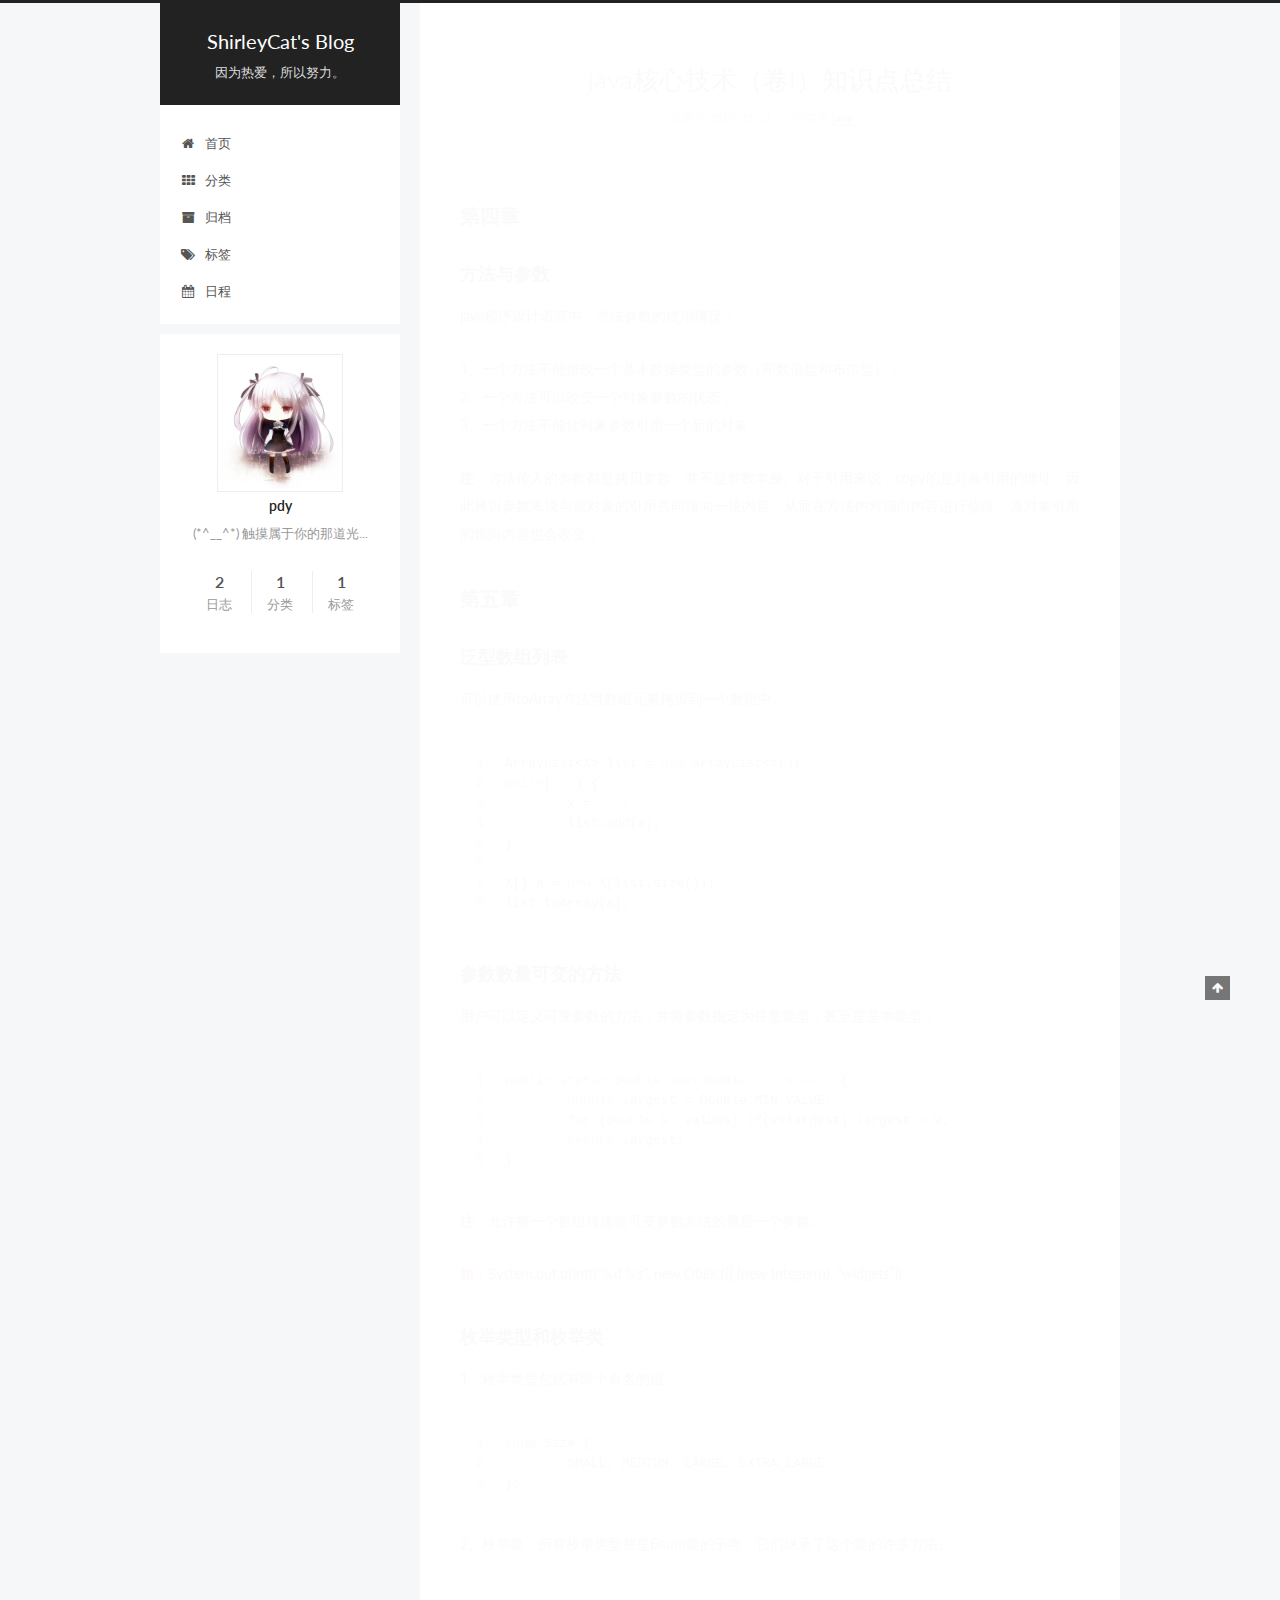
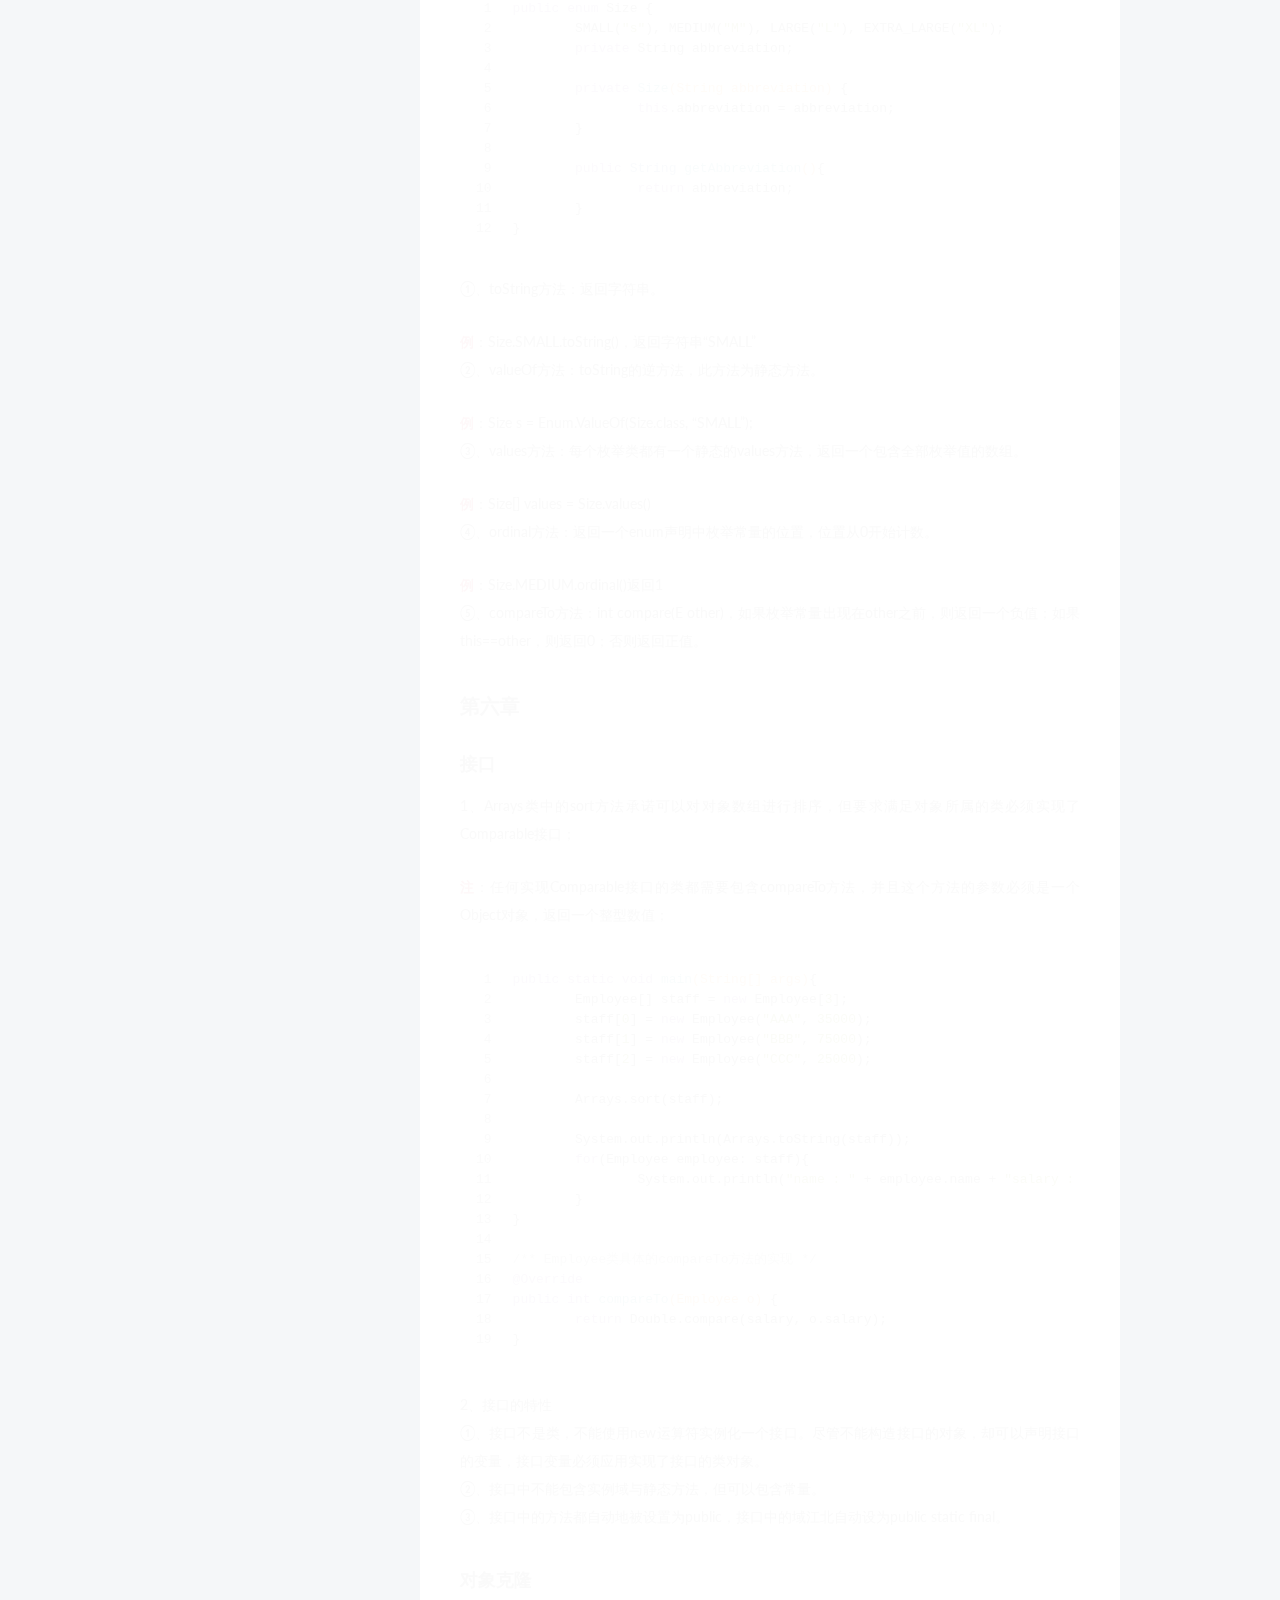
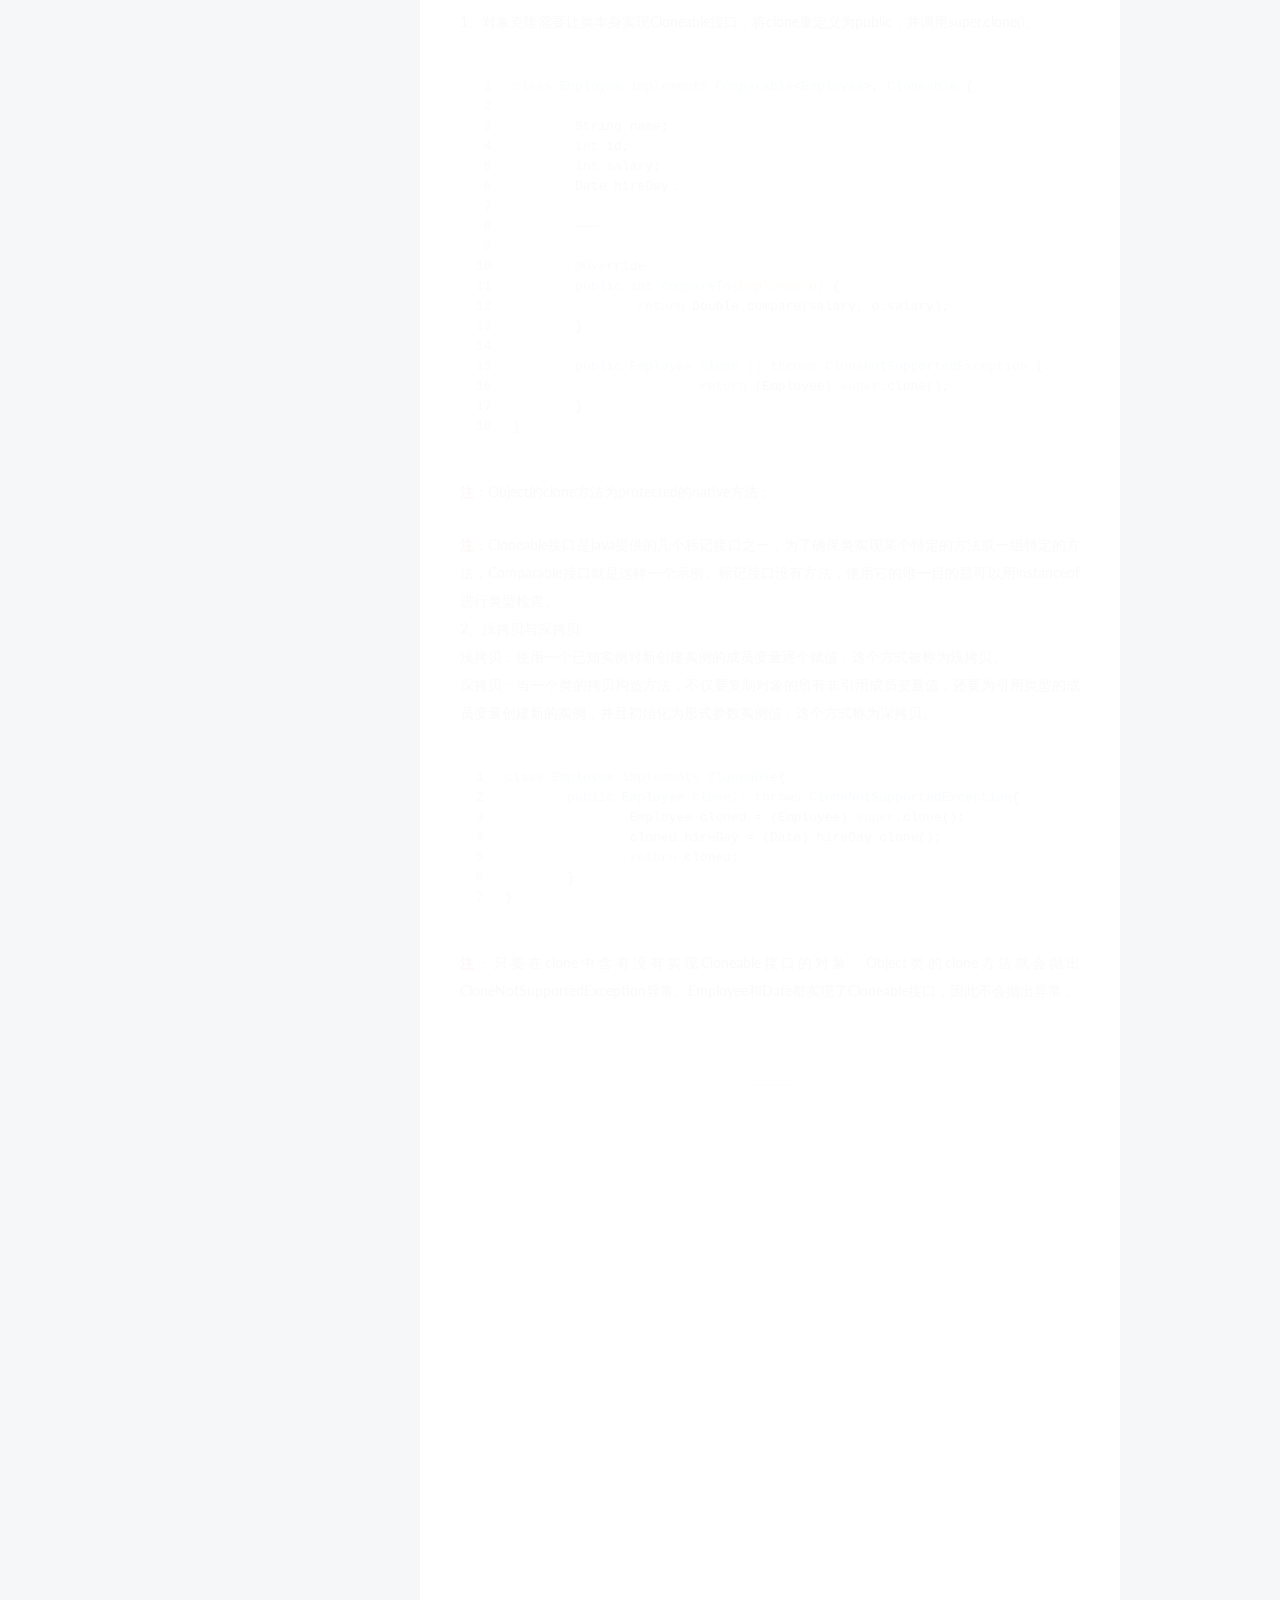
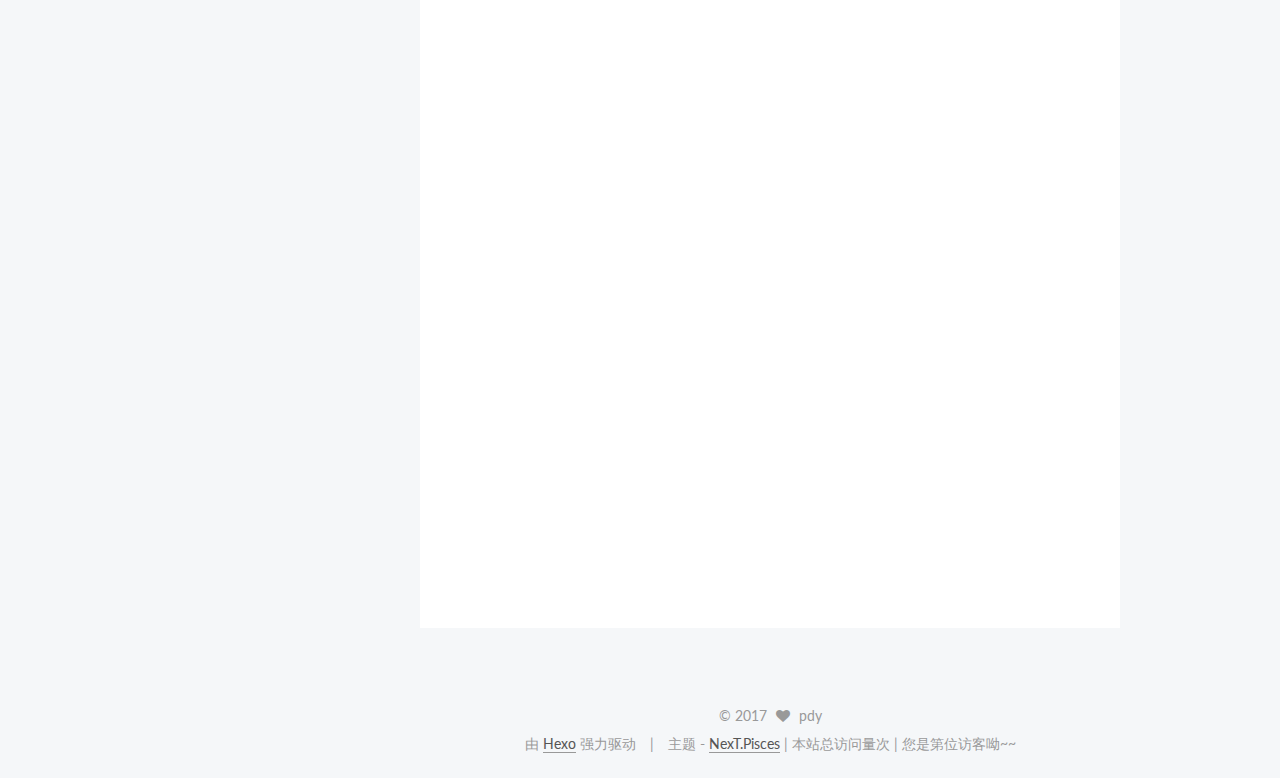
==== commit 0c8f77c6: "Site updated: 2017-01-11 17:38:31" ====
--- a/index.html
+++ b/index.html
@@ -259,6 +259,150 @@
             
               
                 
+                <a class="post-title-link" href="/2017/01/11/java核心技术（卷I）/" itemprop="url">
+                  java核心技术（卷I）知识点总结
+                </a>
+              
+            
+          </h1>
+        
+
+        <div class="post-meta">
+          <span class="post-time">
+            <span class="post-meta-item-icon">
+              <i class="fa fa-calendar-o"></i>
+            </span>
+            <span class="post-meta-item-text">发表于</span>
+            <time itemprop="dateCreated" datetime="2017-01-11T17:35:10+08:00" content="2017-01-11">
+              2017-01-11
+            </time>
+          </span>
+
+          
+            <span class="post-category" >
+              &nbsp; | &nbsp;
+              <span class="post-meta-item-icon">
+                <i class="fa fa-folder-o"></i>
+              </span>
+              <span class="post-meta-item-text">分类于</span>
+              
+                <span itemprop="about" itemscope itemtype="https://schema.org/Thing">
+                  <a href="/categories/java/" itemprop="url" rel="index">
+                    <span itemprop="name">java</span>
+                  </a>
+                </span>
+
+                
+                
+
+              
+            </span>
+          
+
+          
+            
+              <span class="post-comments-count">
+                &nbsp; | &nbsp;
+                <a href="/2017/01/11/java核心技术（卷I）/#comments" itemprop="discussionUrl">
+                  <span class="post-comments-count ds-thread-count" data-thread-key="2017/01/11/java核心技术（卷I）/" itemprop="commentsCount"></span>
+                </a>
+              </span>
+            
+          
+
+          
+
+          
+          
+
+          
+        </div>
+      </header>
+    
+
+
+    <div class="post-body" itemprop="articleBody">
+
+      
+      
+
+      
+        
+          
+            <h2 id="第四章"><a href="#第四章" class="headerlink" title="第四章"></a>第四章</h2><h3 id="方法与参数"><a href="#方法与参数" class="headerlink" title="方法与参数"></a>方法与参数</h3><p>java程序设计语言中，方法参数的使用情况：</p>
+<p>1、一个方法不能修改一个基本数据类型的参数（即数值型和布尔型）；<br>2、一个方法可以改变一个对象参数的状态；<br>3、一个方法不能让对象参数引用一个新的对象；</p>
+<p><font color="#DC143C"><b>注</b></font>：方法传入的参数都是拷贝参数，并不是参数本身。对于引用来说，copy的是对象引用的地址，因此拷贝参数来说与原对象的引用共同指向一块内容，从而在方法内对指向内容进行修改，原对象引用的指向内容也会改变；</p>
+<h2 id="第五章"><a href="#第五章" class="headerlink" title="第五章"></a>第五章</h2><h3 id="泛型数组列表"><a href="#泛型数组列表" class="headerlink" title="泛型数组列表"></a>泛型数组列表</h3><p>可以使用toArray方法将数组元素拷贝到一个数组中。</p>
+<figure class="highlight java"><table><tr><td class="gutter"><pre><div class="line">1</div><div class="line">2</div><div class="line">3</div><div class="line">4</div><div class="line">5</div><div class="line">6</div><div class="line">7</div><div class="line">8</div></pre></td><td class="code"><pre><div class="line">ArrayList&lt;X&gt; list = <span class="keyword">new</span> ArrayList&lt;&gt;();</div><div class="line"><span class="keyword">while</span>(...) &#123;</div><div class="line">	x = ...;</div><div class="line">	list.add(x);</div><div class="line">&#125;</div><div class="line"></div><div class="line">X[] a = <span class="keyword">new</span> X[list.size()];</div><div class="line">list.toArray(a);</div></pre></td></tr></table></figure>
+<h3 id="参数数量可变的方法"><a href="#参数数量可变的方法" class="headerlink" title="参数数量可变的方法"></a>参数数量可变的方法</h3><p>用户可以定义可变参数的方法，并将参数指定为任意类型，甚至是基本类型；</p>
+<figure class="highlight java"><table><tr><td class="gutter"><pre><div class="line">1</div><div class="line">2</div><div class="line">3</div><div class="line">4</div><div class="line">5</div></pre></td><td class="code"><pre><div class="line"><span class="function"><span class="keyword">public</span> <span class="keyword">static</span> <span class="keyword">double</span> <span class="title">max</span><span class="params">(<span class="keyword">double</span>... values)</span> </span>&#123;</div><div class="line">	<span class="keyword">double</span> largest = Double.MIN_VALUE;</div><div class="line">	<span class="keyword">for</span> (<span class="keyword">double</span> v: values) <span class="keyword">if</span>(v&gt;largest) largest = v;</div><div class="line">	<span class="keyword">return</span> largest;</div><div class="line">&#125;</div></pre></td></tr></table></figure>
+<p><font color="#DC143C"><b>注</b></font>：允许将一个数组传递给可变参数方法的最后一个参数。   </p>
+<p><font color="#DC143C"><b>如</b></font>：System.out.printf(“%d %s”, new Object[] {new Integer(n), “widgets”});</p>
+<h3 id="枚举类型和枚举类"><a href="#枚举类型和枚举类" class="headerlink" title="枚举类型和枚举类"></a>枚举类型和枚举类</h3><p>1、枚举类型包括有限个命名的值。</p>
+<figure class="highlight java"><table><tr><td class="gutter"><pre><div class="line">1</div><div class="line">2</div><div class="line">3</div></pre></td><td class="code"><pre><div class="line"><span class="keyword">enum</span> Size &#123;</div><div class="line">	SMALL, MEDIUM, LARGE, EXTRA_LARGE</div><div class="line">&#125;;</div></pre></td></tr></table></figure>
+<p>2、枚举类，所有枚举类型都是Enum类的子类，它们继承了这个类的许多方法。</p>
+<figure class="highlight java"><table><tr><td class="gutter"><pre><div class="line">1</div><div class="line">2</div><div class="line">3</div><div class="line">4</div><div class="line">5</div><div class="line">6</div><div class="line">7</div><div class="line">8</div><div class="line">9</div><div class="line">10</div><div class="line">11</div><div class="line">12</div></pre></td><td class="code"><pre><div class="line"><span class="keyword">public</span> <span class="keyword">enum</span> Size &#123;</div><div class="line">	SMALL(<span class="string">"s"</span>), MEDIUM(<span class="string">"M"</span>), LARGE(<span class="string">"L"</span>), EXTRA_LARGE(<span class="string">"XL"</span>);</div><div class="line">	<span class="keyword">private</span> String abbreviation;</div><div class="line"></div><div class="line">	<span class="function"><span class="keyword">private</span> <span class="title">Size</span><span class="params">(String abbreviation)</span> </span>&#123;</div><div class="line">		<span class="keyword">this</span>.abbreviation = abbreviation;</div><div class="line">	&#125;</div><div class="line"></div><div class="line">	<span class="function"><span class="keyword">public</span> String <span class="title">getAbbreviation</span><span class="params">()</span></span>&#123;</div><div class="line">		<span class="keyword">return</span> abbreviation;</div><div class="line">	&#125;</div><div class="line">&#125;</div></pre></td></tr></table></figure>
+<p>①、toString方法：返回字符串。</p>
+<p><font color="#DC143C"><b>例</b></font>：Size.SMALL.toString()，返回字符串“SMALL”<br>②、valueOf方法：toString的逆方法，此方法为静态方法。</p>
+<p><font color="#DC143C"><b>例</b></font>：Size s = Enum.ValueOf(Size.class, “SMALL”);<br>③、values方法：每个枚举类都有一个静态的values方法，返回一个包含全部枚举值的数组。</p>
+<p><font color="#DC143C"><b>例</b></font>：Size[] values = Size.values()<br>④、ordinal方法：返回一个enum声明中枚举常量的位置，位置从0开始计数。</p>
+<p><font color="#DC143C"><b>例</b></font>：Size.MEDIUM.ordinal()返回1<br>⑤、compareTo方法：int compare(E other)，如果枚举常量出现在other之前，则返回一个负值；如果this==other，则返回0；否则返回正值。</p>
+<h2 id="第六章"><a href="#第六章" class="headerlink" title="第六章"></a>第六章</h2><h3 id="接口"><a href="#接口" class="headerlink" title="接口"></a>接口</h3><p>1、Arrays类中的sort方法承诺可以对对象数组进行排序，但要求满足对象所属的类必须实现了Comparable接口；</p>
+<p><font color="#DC143C"><b>注</b></font>：任何实现Comparable接口的类都需要包含compareTo方法，并且这个方法的参数必须是一个Object对象，返回一个整型数值；<br><figure class="highlight java"><table><tr><td class="gutter"><pre><div class="line">1</div><div class="line">2</div><div class="line">3</div><div class="line">4</div><div class="line">5</div><div class="line">6</div><div class="line">7</div><div class="line">8</div><div class="line">9</div><div class="line">10</div><div class="line">11</div><div class="line">12</div><div class="line">13</div><div class="line">14</div><div class="line">15</div><div class="line">16</div><div class="line">17</div><div class="line">18</div><div class="line">19</div></pre></td><td class="code"><pre><div class="line"><span class="function"><span class="keyword">public</span> <span class="keyword">static</span> <span class="keyword">void</span> <span class="title">main</span><span class="params">(String[] args)</span></span>&#123;</div><div class="line">	Employee[] staff = <span class="keyword">new</span> Employee[<span class="number">3</span>];</div><div class="line">	staff[<span class="number">0</span>] = <span class="keyword">new</span> Employee(<span class="string">"AAA"</span>, <span class="number">35000</span>);</div><div class="line">	staff[<span class="number">1</span>] = <span class="keyword">new</span> Employee(<span class="string">"BBB"</span>, <span class="number">75000</span>);</div><div class="line">	staff[<span class="number">2</span>] = <span class="keyword">new</span> Employee(<span class="string">"CCC"</span>, <span class="number">25000</span>);</div><div class="line">	</div><div class="line">	Arrays.sort(staff);</div><div class="line">	</div><div class="line">	System.out.println(Arrays.toString(staff));</div><div class="line">	<span class="keyword">for</span>(Employee employee: staff)&#123;</div><div class="line">		System.out.println(<span class="string">"name : "</span> + employee.name + <span class="string">"salary : "</span> + employee.salary);</div><div class="line">	&#125;</div><div class="line">&#125;</div><div class="line"></div><div class="line"><span class="comment">/** Employee类具体的compareTo方法的实现 */</span></div><div class="line"><span class="meta">@Override</span></div><div class="line"><span class="function"><span class="keyword">public</span> <span class="keyword">int</span> <span class="title">compareTo</span><span class="params">(Employee o)</span> </span>&#123;</div><div class="line">	<span class="keyword">return</span> Double.compare(salary, o.salary);</div><div class="line">&#125;</div></pre></td></tr></table></figure></p>
+<p>2、接口的特性<br>①、接口不是类，不能使用new运算符实例化一个接口。尽管不能构造接口的对象，却可以声明接口的变量，接口变量必须应用实现了接口的类对象。<br>②、接口中不能包含实例域与静态方法，但可以包含常量。<br>③、接口中的方法都自动地被设置为public，接口中的域江北自动设为public static final。</p>
+<h3 id="对象克隆"><a href="#对象克隆" class="headerlink" title="对象克隆"></a>对象克隆</h3><p>1、对象克隆需要让类本身实现Cloneable接口，将clone重定义为public，并调用super.clone()。<br><figure class="highlight java"><table><tr><td class="gutter"><pre><div class="line">1</div><div class="line">2</div><div class="line">3</div><div class="line">4</div><div class="line">5</div><div class="line">6</div><div class="line">7</div><div class="line">8</div><div class="line">9</div><div class="line">10</div><div class="line">11</div><div class="line">12</div><div class="line">13</div><div class="line">14</div><div class="line">15</div><div class="line">16</div><div class="line">17</div><div class="line">18</div></pre></td><td class="code"><pre><div class="line"><span class="class"><span class="keyword">class</span> <span class="title">Employee</span> <span class="keyword">implements</span> <span class="title">Comparable</span>&lt;<span class="title">Employee</span>&gt;, <span class="title">Cloneable</span> </span>&#123;</div><div class="line">	</div><div class="line">	String name;</div><div class="line">	<span class="keyword">int</span> id;</div><div class="line">	<span class="keyword">int</span> salary;</div><div class="line">	Date hireDay；</div><div class="line">	</div><div class="line">	~~~</div><div class="line">	</div><div class="line">	<span class="meta">@Override</span></div><div class="line">	<span class="function"><span class="keyword">public</span> <span class="keyword">int</span> <span class="title">compareTo</span><span class="params">(Employee o)</span> </span>&#123;</div><div class="line">		<span class="keyword">return</span> Double.compare(salary, o.salary);</div><div class="line">	&#125;</div><div class="line">	</div><div class="line">	<span class="function"><span class="keyword">public</span> Employee <span class="title">clone</span> <span class="params">()</span> <span class="keyword">throws</span> CloneNotSupportedException </span>&#123;</div><div class="line">			<span class="keyword">return</span> (Employee) <span class="keyword">super</span>.clone();</div><div class="line">	&#125;</div><div class="line">&#125;</div></pre></td></tr></table></figure></p>
+<p><font color="#DC143C"><b>注</b></font>：Object的clone方法为protected的native方法；</p>
+<p><font color="#DC143C"><b>注</b></font>：Cloneable接口是java提供的几个标记接口之一，为了确保类实现某个特定的方法或一组特定的方法，Comparable接口就是这样一个示例。标记接口没有方法，使用它的唯一目的是可以用instanceof进行类型检查。<br>2、浅拷贝与深拷贝<br>浅拷贝：使用一个已知实例对新创建实例的成员变量逐个赋值，这个方式被称为浅拷贝。<br>深拷贝：当一个类的拷贝构造方法，不仅要复制对象的所有非引用成员变量值，还要为引用类型的成员变量创建新的实例，并且初始化为形式参数实例值，这个方式称为深拷贝。<br><figure class="highlight java"><table><tr><td class="gutter"><pre><div class="line">1</div><div class="line">2</div><div class="line">3</div><div class="line">4</div><div class="line">5</div><div class="line">6</div><div class="line">7</div></pre></td><td class="code"><pre><div class="line"><span class="class"><span class="keyword">class</span> <span class="title">Employee</span> <span class="keyword">implements</span> <span class="title">Cloneable</span></span>&#123;</div><div class="line">	<span class="function"><span class="keyword">public</span> Employee <span class="title">clone</span><span class="params">()</span> <span class="keyword">throws</span> CloneNotSupportedException</span>&#123;</div><div class="line">		Employee cloned = (Employee) <span class="keyword">super</span>.clone();</div><div class="line">		cloned.hireDay = (Date) hireDay.clone();</div><div class="line">		<span class="keyword">return</span> cloned;</div><div class="line">	&#125;</div><div class="line">&#125;</div></pre></td></tr></table></figure></p>
+<p><font color="#DC143C"><b>注</b></font>：只要在clone中含有没有实现Cloneable接口的对象，Object类的clone方法就会抛出CloneNotSupportedException异常。Employee和Date都实现了Cloneable接口，因此不会抛出异常；</p>
+
+          
+        
+      
+    </div>
+
+    <div>
+      
+    </div>
+
+    <div>
+      
+    </div>
+
+    <footer class="post-footer">
+      
+
+      
+
+      
+      
+        <div class="post-eof"></div>
+      
+    </footer>
+  </article>
+
+
+    
+      
+
+  
+  
+
+  
+  
+  
+
+  <article class="post post-type-normal " itemscope itemtype="//schema.org/Article">
+
+    
+      <header class="post-header">
+
+        
+        
+          <h1 class="post-title" itemprop="name headline">
+            
+            
+              
+                
                 <a class="post-title-link" href="/2016/10/26/hello-world/" itemprop="url">
                   Hello World
                 </a>
@@ -388,13 +532,27 @@
         <nav class="site-state motion-element">
           <div class="site-state-item site-state-posts">
             <a href="/archives">
-              <span class="site-state-item-count">1</span>
+              <span class="site-state-item-count">2</span>
               <span class="site-state-item-name">日志</span>
             </a>
           </div>
 
           
-
+            <div class="site-state-item site-state-categories">
+              <a href="/categories">
+                <span class="site-state-item-count">1</span>
+                <span class="site-state-item-name">分类</span>
+              </a>
+            </div>
+          
+
+          
+            <div class="site-state-item site-state-tags">
+              <a href="/tags">
+                <span class="site-state-item-count">1</span>
+                <span class="site-state-item-name">标签</span>
+              </a>
+            </div>
           
 
         </nav>
@@ -428,7 +586,7 @@
         <div class="copyright" >
   
   &copy; 
-  <span itemprop="copyrightYear">2016</span>
+  <span itemprop="copyrightYear">2017</span>
   <span class="with-love">
     <i class="fa fa-heart"></i>
   </span>
--- a/css/main.css
+++ b/css/main.css
@@ -1564,7 +1564,7 @@
   width: 4px;
   height: 4px;
   border-radius: 50%;
-  background: #fffbff;
+  background: #6b6591;
 }
 .links-of-blogroll {
   font-size: 13px;
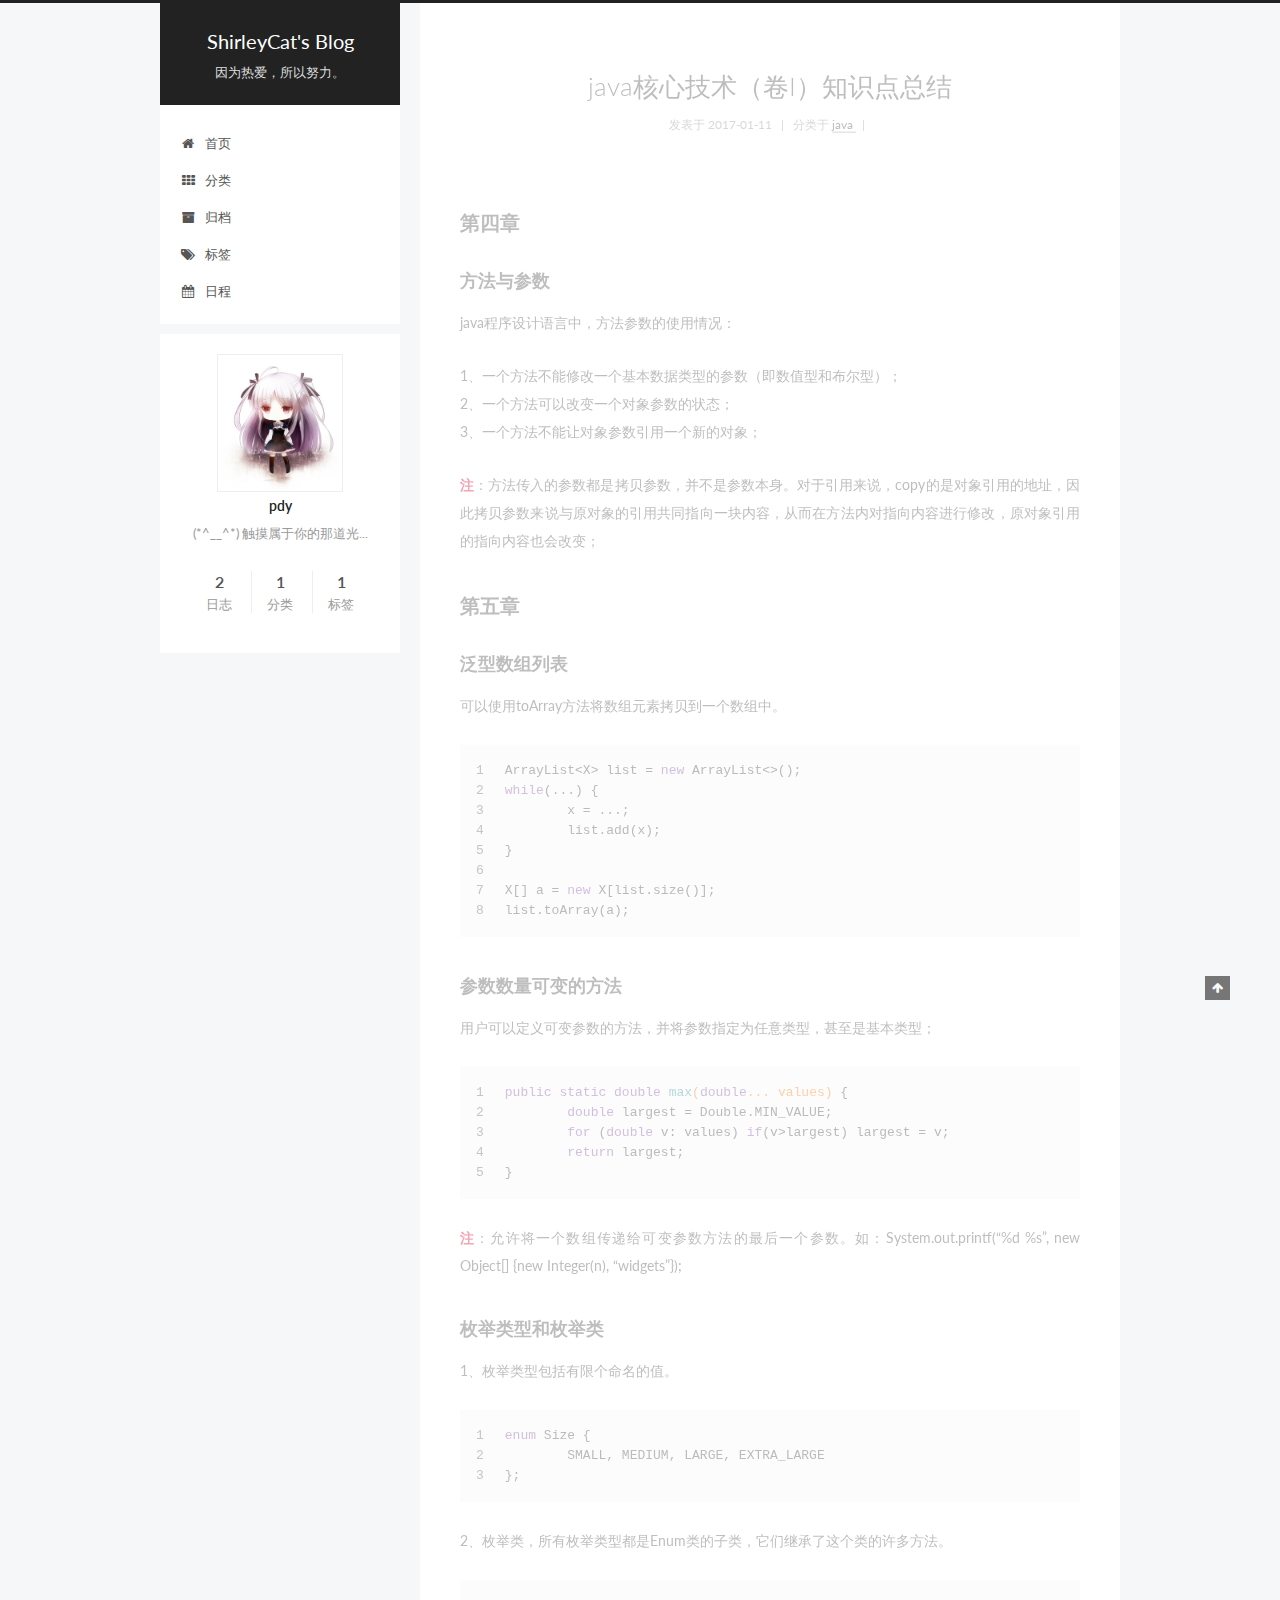
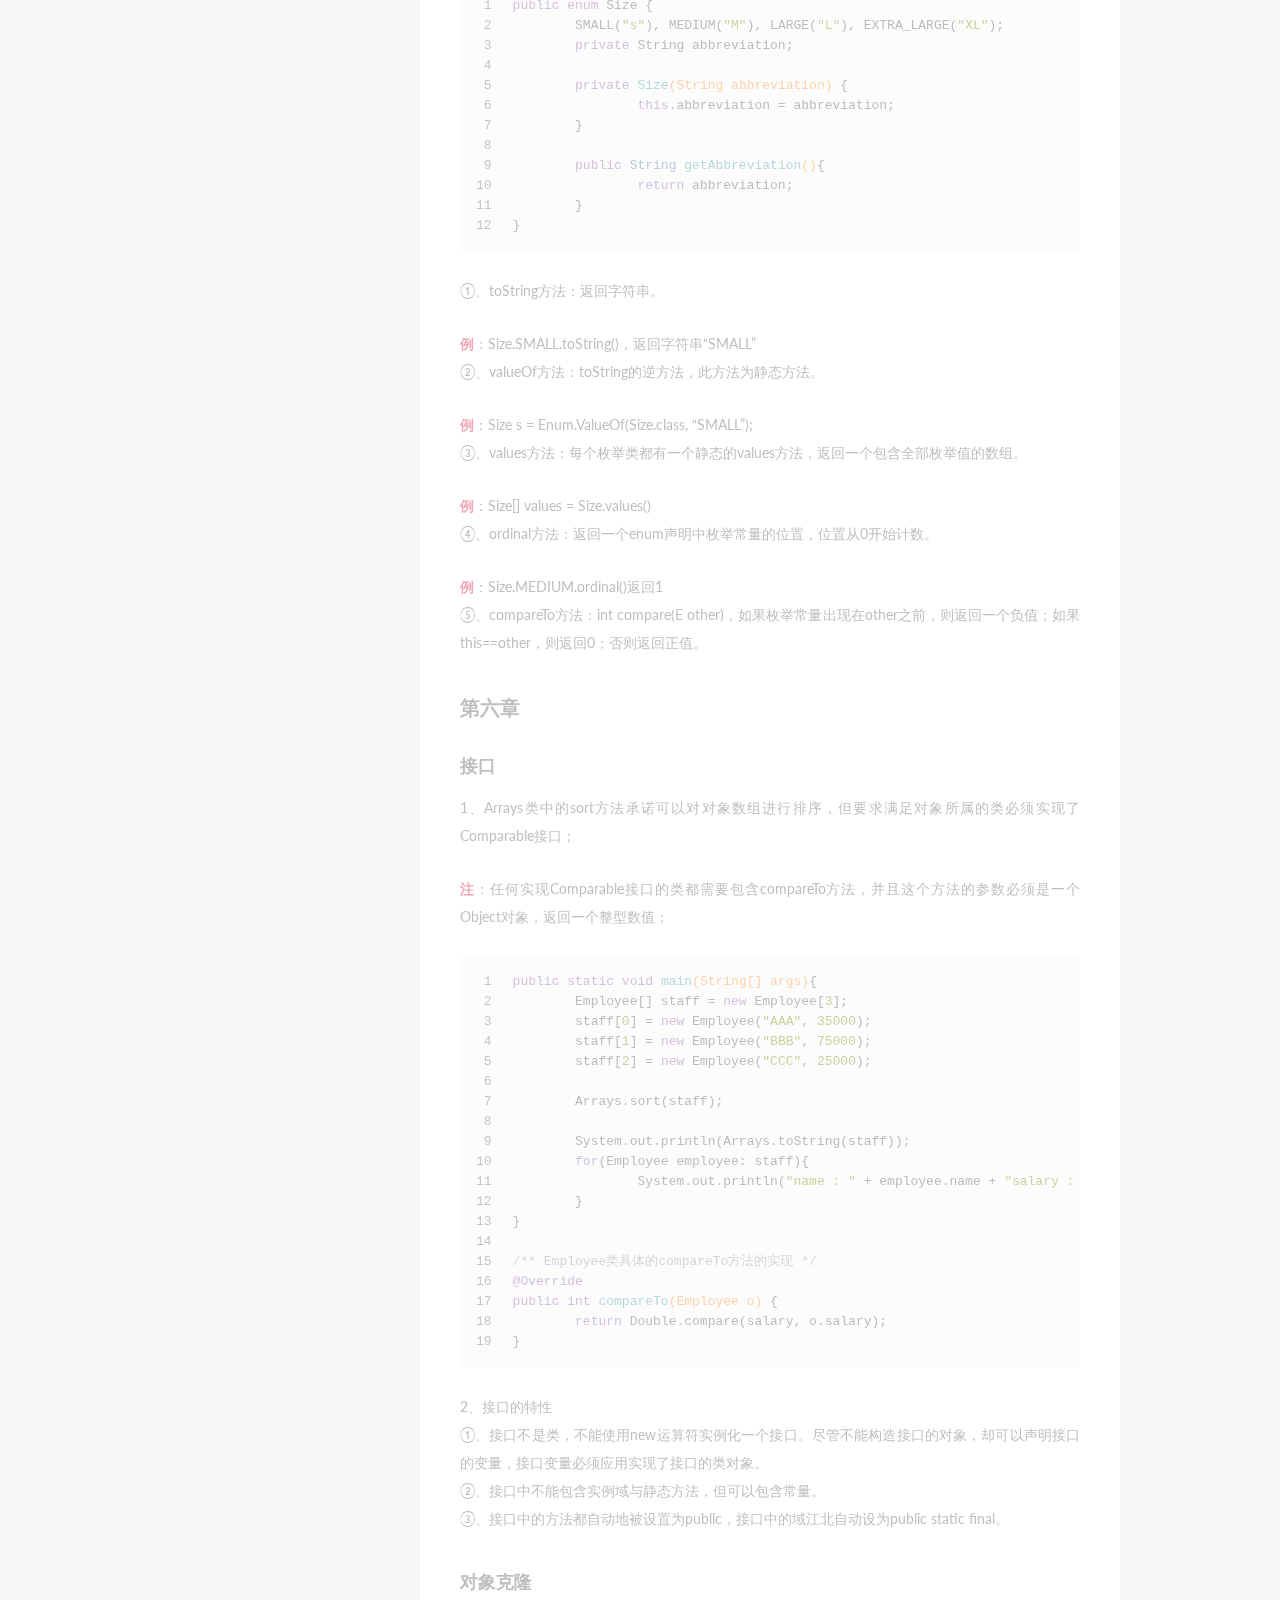
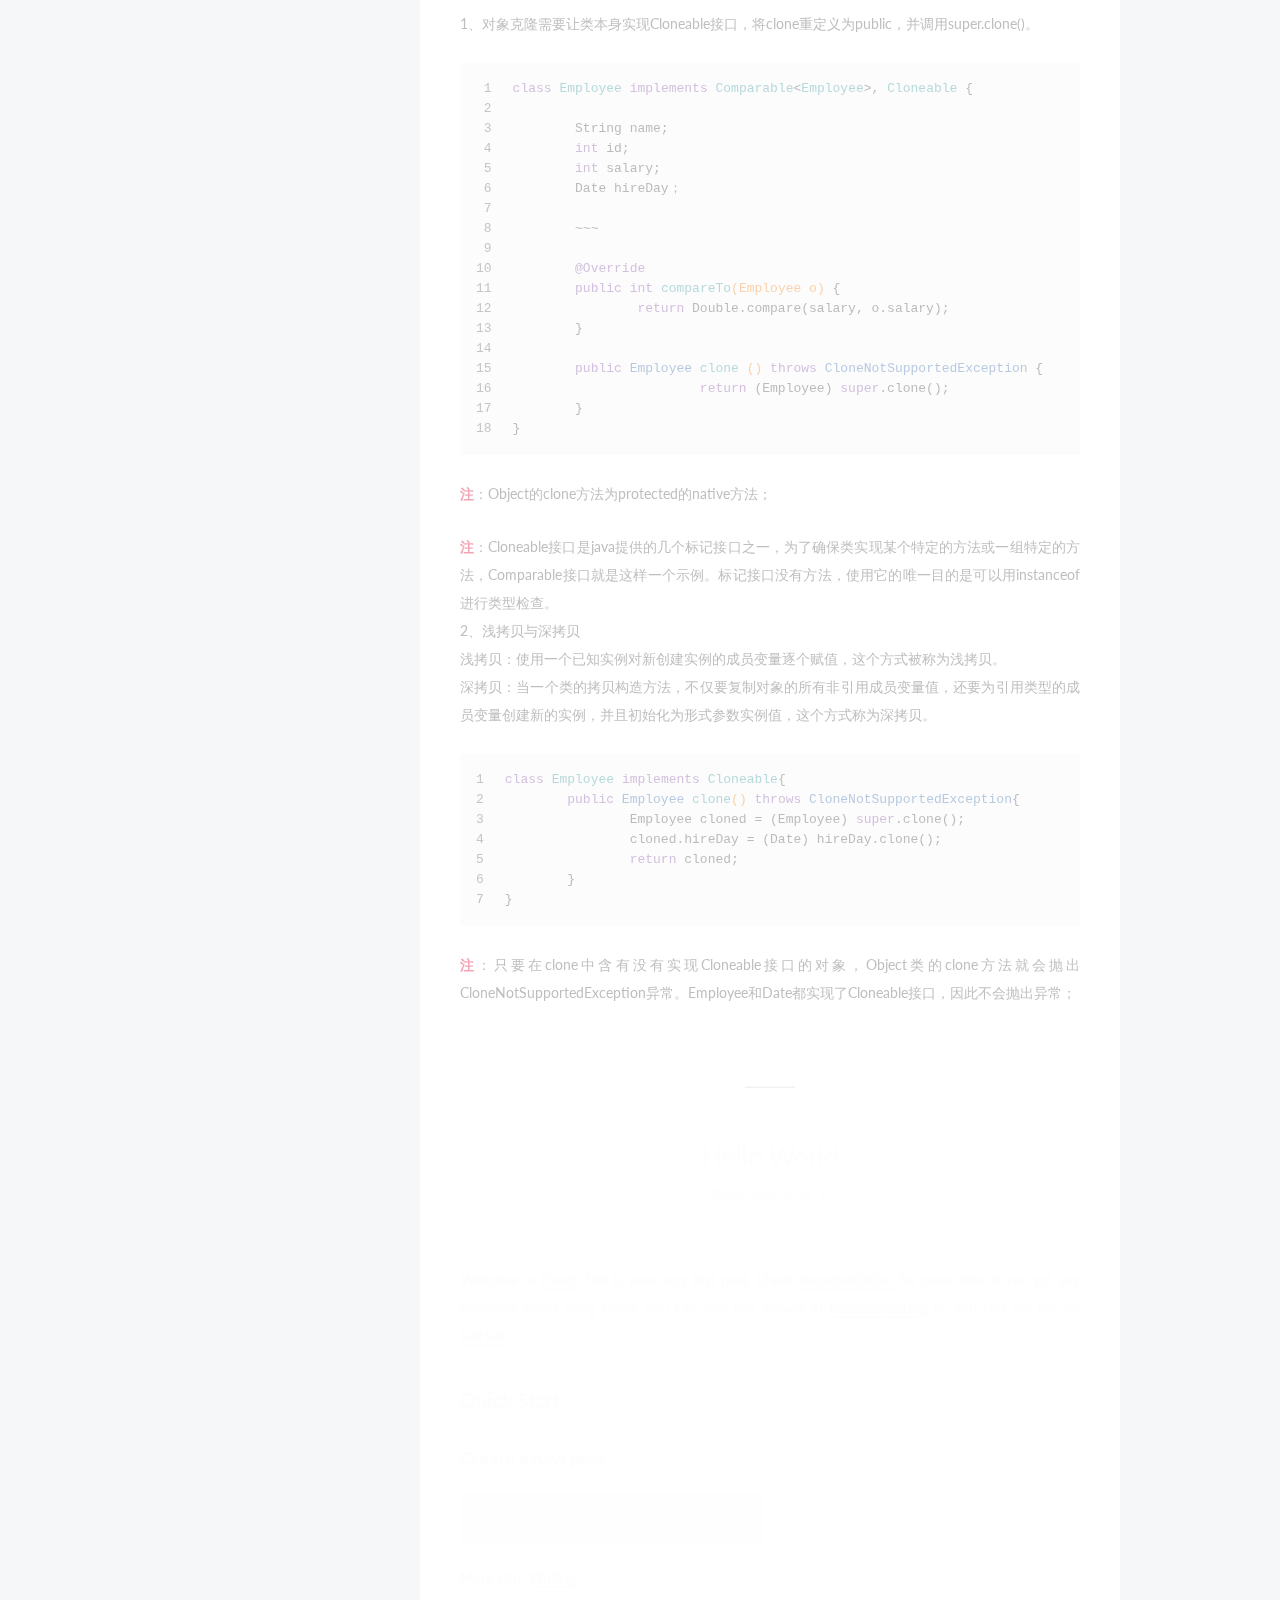
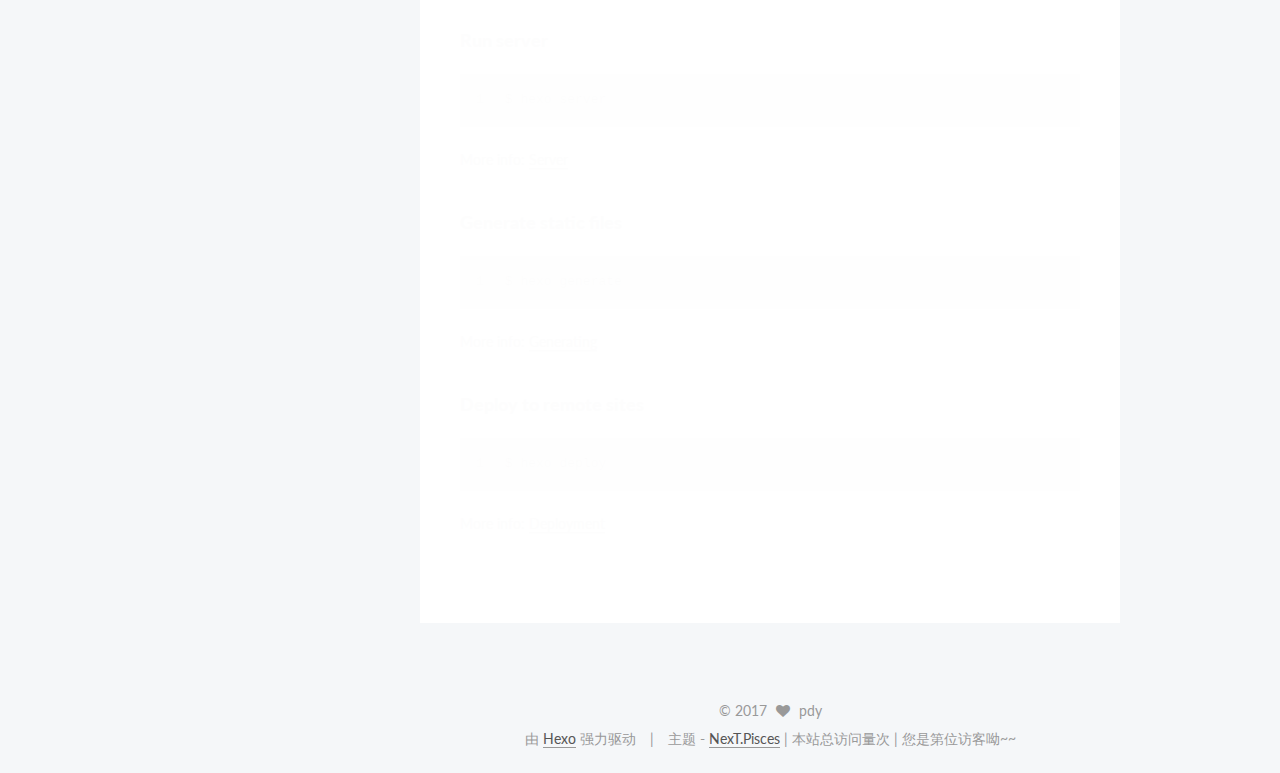
==== commit 3788bf13: "Site updated: 2017-01-11 18:03:20" ====
--- a/index.html
+++ b/index.html
@@ -332,16 +332,11 @@
             <h2 id="第四章"><a href="#第四章" class="headerlink" title="第四章"></a>第四章</h2><h3 id="方法与参数"><a href="#方法与参数" class="headerlink" title="方法与参数"></a>方法与参数</h3><p>java程序设计语言中，方法参数的使用情况：</p>
 <p>1、一个方法不能修改一个基本数据类型的参数（即数值型和布尔型）；<br>2、一个方法可以改变一个对象参数的状态；<br>3、一个方法不能让对象参数引用一个新的对象；</p>
 <p><font color="#DC143C"><b>注</b></font>：方法传入的参数都是拷贝参数，并不是参数本身。对于引用来说，copy的是对象引用的地址，因此拷贝参数来说与原对象的引用共同指向一块内容，从而在方法内对指向内容进行修改，原对象引用的指向内容也会改变；</p>
-<h2 id="第五章"><a href="#第五章" class="headerlink" title="第五章"></a>第五章</h2><h3 id="泛型数组列表"><a href="#泛型数组列表" class="headerlink" title="泛型数组列表"></a>泛型数组列表</h3><p>可以使用toArray方法将数组元素拷贝到一个数组中。</p>
-<figure class="highlight java"><table><tr><td class="gutter"><pre><div class="line">1</div><div class="line">2</div><div class="line">3</div><div class="line">4</div><div class="line">5</div><div class="line">6</div><div class="line">7</div><div class="line">8</div></pre></td><td class="code"><pre><div class="line">ArrayList&lt;X&gt; list = <span class="keyword">new</span> ArrayList&lt;&gt;();</div><div class="line"><span class="keyword">while</span>(...) &#123;</div><div class="line">	x = ...;</div><div class="line">	list.add(x);</div><div class="line">&#125;</div><div class="line"></div><div class="line">X[] a = <span class="keyword">new</span> X[list.size()];</div><div class="line">list.toArray(a);</div></pre></td></tr></table></figure>
-<h3 id="参数数量可变的方法"><a href="#参数数量可变的方法" class="headerlink" title="参数数量可变的方法"></a>参数数量可变的方法</h3><p>用户可以定义可变参数的方法，并将参数指定为任意类型，甚至是基本类型；</p>
-<figure class="highlight java"><table><tr><td class="gutter"><pre><div class="line">1</div><div class="line">2</div><div class="line">3</div><div class="line">4</div><div class="line">5</div></pre></td><td class="code"><pre><div class="line"><span class="function"><span class="keyword">public</span> <span class="keyword">static</span> <span class="keyword">double</span> <span class="title">max</span><span class="params">(<span class="keyword">double</span>... values)</span> </span>&#123;</div><div class="line">	<span class="keyword">double</span> largest = Double.MIN_VALUE;</div><div class="line">	<span class="keyword">for</span> (<span class="keyword">double</span> v: values) <span class="keyword">if</span>(v&gt;largest) largest = v;</div><div class="line">	<span class="keyword">return</span> largest;</div><div class="line">&#125;</div></pre></td></tr></table></figure>
-<p><font color="#DC143C"><b>注</b></font>：允许将一个数组传递给可变参数方法的最后一个参数。   </p>
-<p><font color="#DC143C"><b>如</b></font>：System.out.printf(“%d %s”, new Object[] {new Integer(n), “widgets”});</p>
-<h3 id="枚举类型和枚举类"><a href="#枚举类型和枚举类" class="headerlink" title="枚举类型和枚举类"></a>枚举类型和枚举类</h3><p>1、枚举类型包括有限个命名的值。</p>
-<figure class="highlight java"><table><tr><td class="gutter"><pre><div class="line">1</div><div class="line">2</div><div class="line">3</div></pre></td><td class="code"><pre><div class="line"><span class="keyword">enum</span> Size &#123;</div><div class="line">	SMALL, MEDIUM, LARGE, EXTRA_LARGE</div><div class="line">&#125;;</div></pre></td></tr></table></figure>
-<p>2、枚举类，所有枚举类型都是Enum类的子类，它们继承了这个类的许多方法。</p>
-<figure class="highlight java"><table><tr><td class="gutter"><pre><div class="line">1</div><div class="line">2</div><div class="line">3</div><div class="line">4</div><div class="line">5</div><div class="line">6</div><div class="line">7</div><div class="line">8</div><div class="line">9</div><div class="line">10</div><div class="line">11</div><div class="line">12</div></pre></td><td class="code"><pre><div class="line"><span class="keyword">public</span> <span class="keyword">enum</span> Size &#123;</div><div class="line">	SMALL(<span class="string">"s"</span>), MEDIUM(<span class="string">"M"</span>), LARGE(<span class="string">"L"</span>), EXTRA_LARGE(<span class="string">"XL"</span>);</div><div class="line">	<span class="keyword">private</span> String abbreviation;</div><div class="line"></div><div class="line">	<span class="function"><span class="keyword">private</span> <span class="title">Size</span><span class="params">(String abbreviation)</span> </span>&#123;</div><div class="line">		<span class="keyword">this</span>.abbreviation = abbreviation;</div><div class="line">	&#125;</div><div class="line"></div><div class="line">	<span class="function"><span class="keyword">public</span> String <span class="title">getAbbreviation</span><span class="params">()</span></span>&#123;</div><div class="line">		<span class="keyword">return</span> abbreviation;</div><div class="line">	&#125;</div><div class="line">&#125;</div></pre></td></tr></table></figure>
+<h2 id="第五章"><a href="#第五章" class="headerlink" title="第五章"></a>第五章</h2><h3 id="泛型数组列表"><a href="#泛型数组列表" class="headerlink" title="泛型数组列表"></a>泛型数组列表</h3><p>可以使用toArray方法将数组元素拷贝到一个数组中。<br><figure class="highlight java"><table><tr><td class="gutter"><pre><div class="line">1</div><div class="line">2</div><div class="line">3</div><div class="line">4</div><div class="line">5</div><div class="line">6</div><div class="line">7</div><div class="line">8</div></pre></td><td class="code"><pre><div class="line">ArrayList&lt;X&gt; list = <span class="keyword">new</span> ArrayList&lt;&gt;();</div><div class="line"><span class="keyword">while</span>(...) &#123;</div><div class="line">	x = ...;</div><div class="line">	list.add(x);</div><div class="line">&#125;</div><div class="line"></div><div class="line">X[] a = <span class="keyword">new</span> X[list.size()];</div><div class="line">list.toArray(a);</div></pre></td></tr></table></figure></p>
+<h3 id="参数数量可变的方法"><a href="#参数数量可变的方法" class="headerlink" title="参数数量可变的方法"></a>参数数量可变的方法</h3><p>用户可以定义可变参数的方法，并将参数指定为任意类型，甚至是基本类型；<br><figure class="highlight java"><table><tr><td class="gutter"><pre><div class="line">1</div><div class="line">2</div><div class="line">3</div><div class="line">4</div><div class="line">5</div></pre></td><td class="code"><pre><div class="line"><span class="function"><span class="keyword">public</span> <span class="keyword">static</span> <span class="keyword">double</span> <span class="title">max</span><span class="params">(<span class="keyword">double</span>... values)</span> </span>&#123;</div><div class="line">	<span class="keyword">double</span> largest = Double.MIN_VALUE;</div><div class="line">	<span class="keyword">for</span> (<span class="keyword">double</span> v: values) <span class="keyword">if</span>(v&gt;largest) largest = v;</div><div class="line">	<span class="keyword">return</span> largest;</div><div class="line">&#125;</div></pre></td></tr></table></figure></p>
+<p><font color="#DC143C"><b>注</b></font>：允许将一个数组传递给可变参数方法的最后一个参数。如：System.out.printf(“%d %s”, new Object[] {new Integer(n), “widgets”});</p>
+<h3 id="枚举类型和枚举类"><a href="#枚举类型和枚举类" class="headerlink" title="枚举类型和枚举类"></a>枚举类型和枚举类</h3><p>1、枚举类型包括有限个命名的值。<br><figure class="highlight java"><table><tr><td class="gutter"><pre><div class="line">1</div><div class="line">2</div><div class="line">3</div></pre></td><td class="code"><pre><div class="line"><span class="keyword">enum</span> Size &#123;</div><div class="line">	SMALL, MEDIUM, LARGE, EXTRA_LARGE</div><div class="line">&#125;;</div></pre></td></tr></table></figure></p>
+<p>2、枚举类，所有枚举类型都是Enum类的子类，它们继承了这个类的许多方法。<br><figure class="highlight java"><table><tr><td class="gutter"><pre><div class="line">1</div><div class="line">2</div><div class="line">3</div><div class="line">4</div><div class="line">5</div><div class="line">6</div><div class="line">7</div><div class="line">8</div><div class="line">9</div><div class="line">10</div><div class="line">11</div><div class="line">12</div></pre></td><td class="code"><pre><div class="line"><span class="keyword">public</span> <span class="keyword">enum</span> Size &#123;</div><div class="line">	SMALL(<span class="string">"s"</span>), MEDIUM(<span class="string">"M"</span>), LARGE(<span class="string">"L"</span>), EXTRA_LARGE(<span class="string">"XL"</span>);</div><div class="line">	<span class="keyword">private</span> String abbreviation;</div><div class="line"></div><div class="line">	<span class="function"><span class="keyword">private</span> <span class="title">Size</span><span class="params">(String abbreviation)</span> </span>&#123;</div><div class="line">		<span class="keyword">this</span>.abbreviation = abbreviation;</div><div class="line">	&#125;</div><div class="line"></div><div class="line">	<span class="function"><span class="keyword">public</span> String <span class="title">getAbbreviation</span><span class="params">()</span></span>&#123;</div><div class="line">		<span class="keyword">return</span> abbreviation;</div><div class="line">	&#125;</div><div class="line">&#125;</div></pre></td></tr></table></figure></p>
 <p>①、toString方法：返回字符串。</p>
 <p><font color="#DC143C"><b>例</b></font>：Size.SMALL.toString()，返回字符串“SMALL”<br>②、valueOf方法：toString的逆方法，此方法为静态方法。</p>
 <p><font color="#DC143C"><b>例</b></font>：Size s = Enum.ValueOf(Size.class, “SMALL”);<br>③、values方法：每个枚举类都有一个静态的values方法，返回一个包含全部枚举值的数组。</p>
--- a/css/main.css
+++ b/css/main.css
@@ -1564,7 +1564,7 @@
   width: 4px;
   height: 4px;
   border-radius: 50%;
-  background: #6b6591;
+  background: #57ed63;
 }
 .links-of-blogroll {
   font-size: 13px;
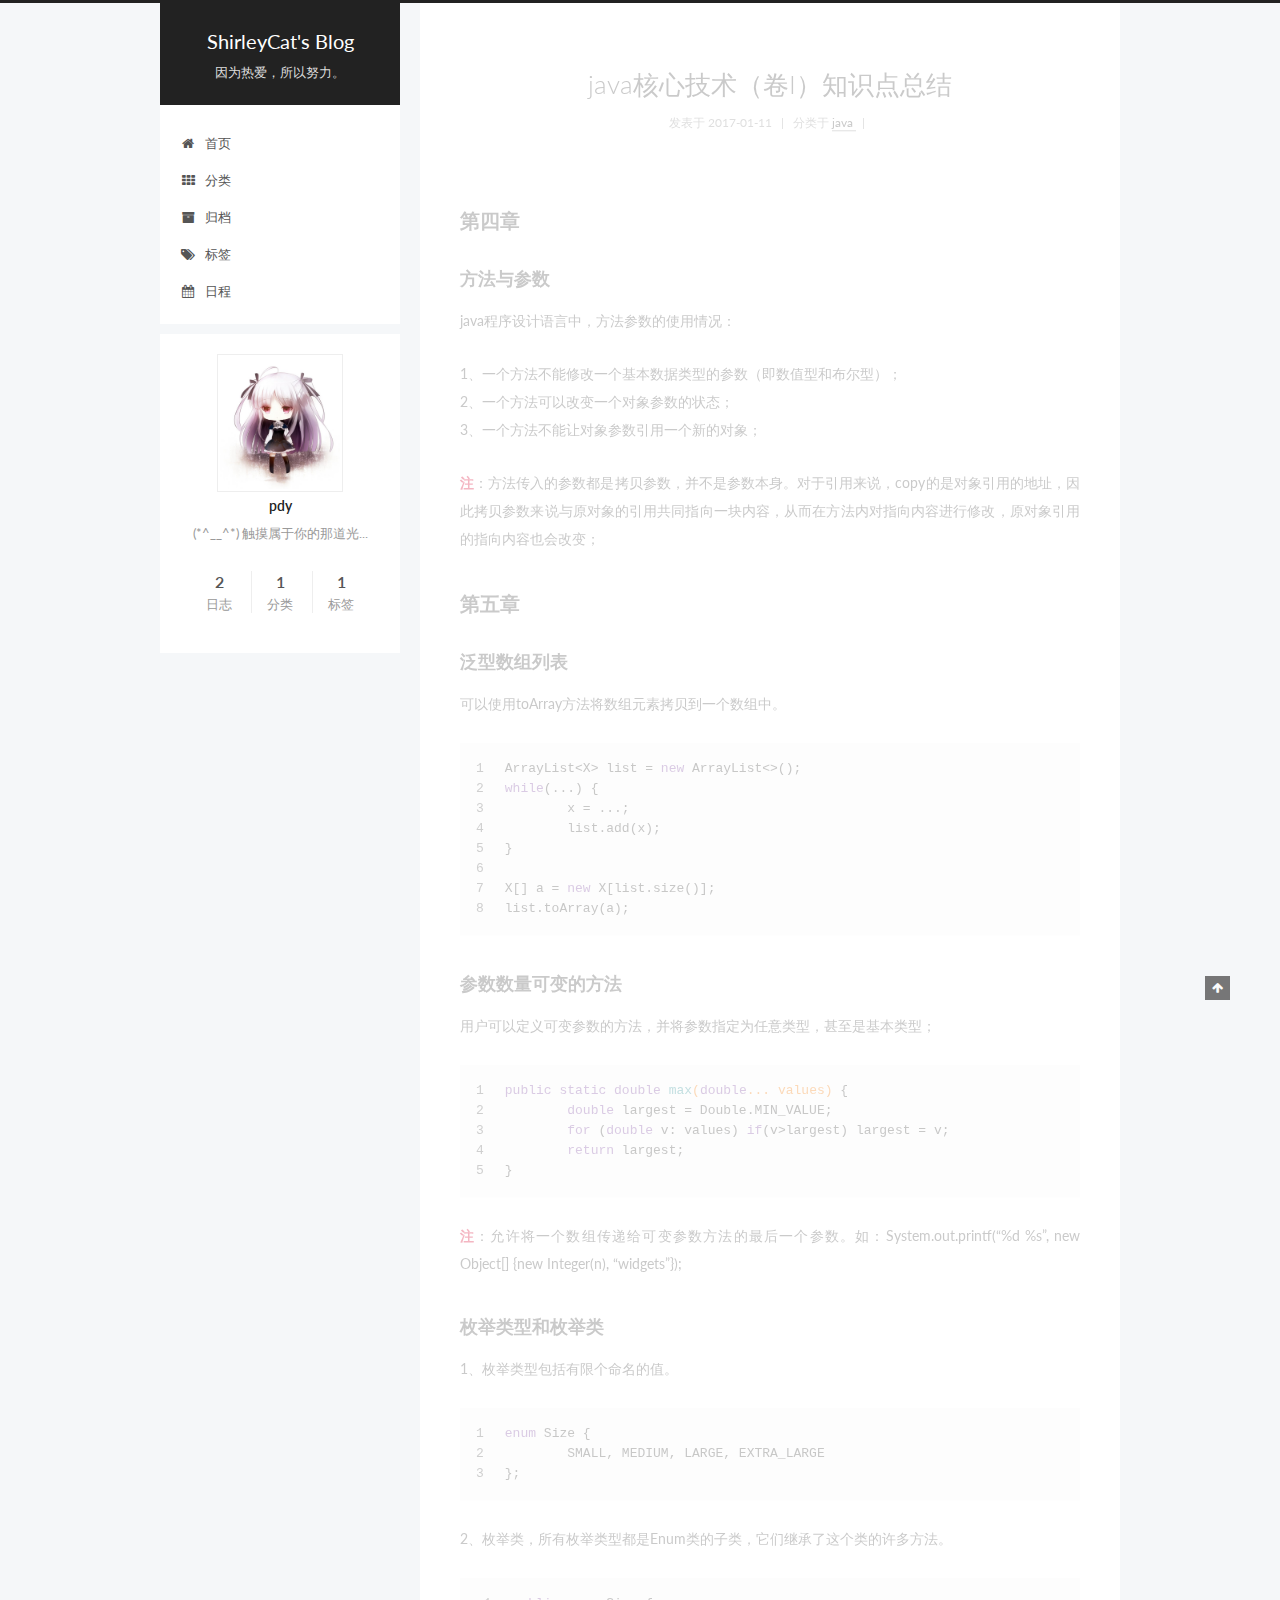
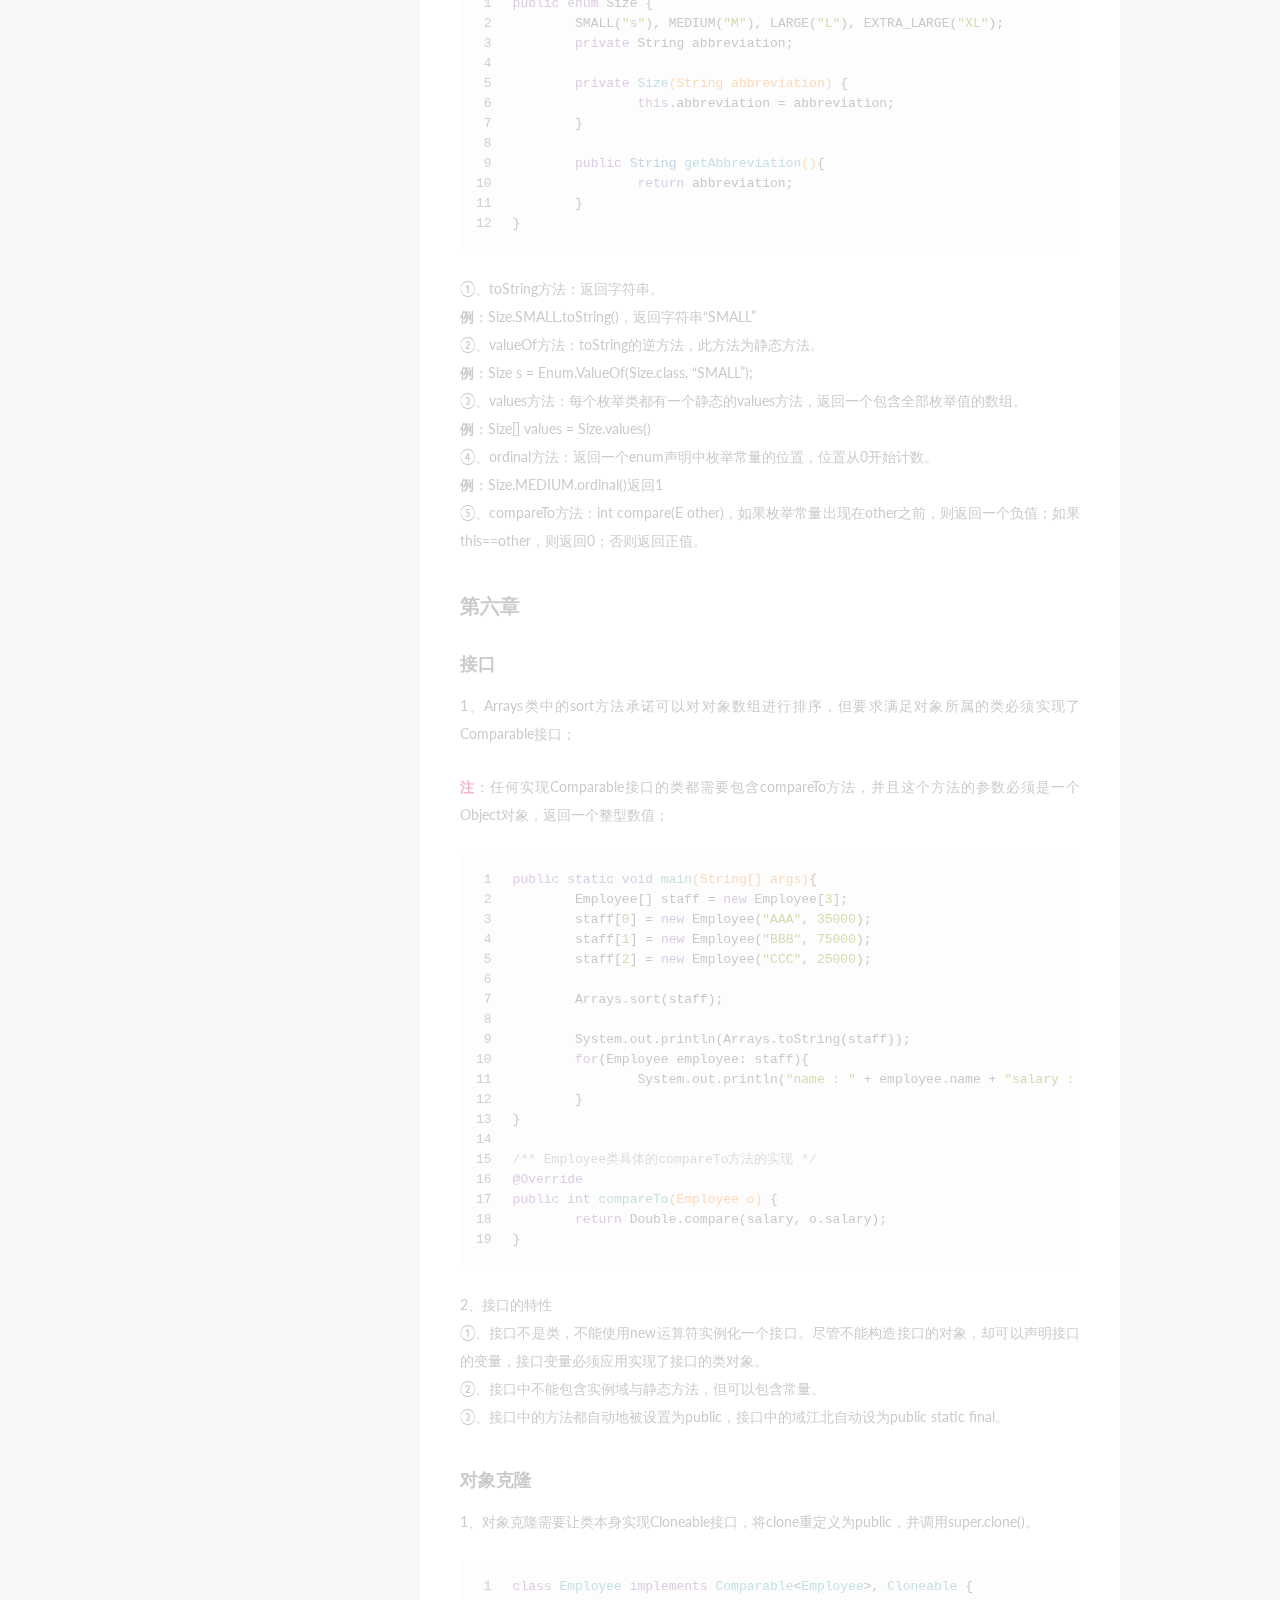
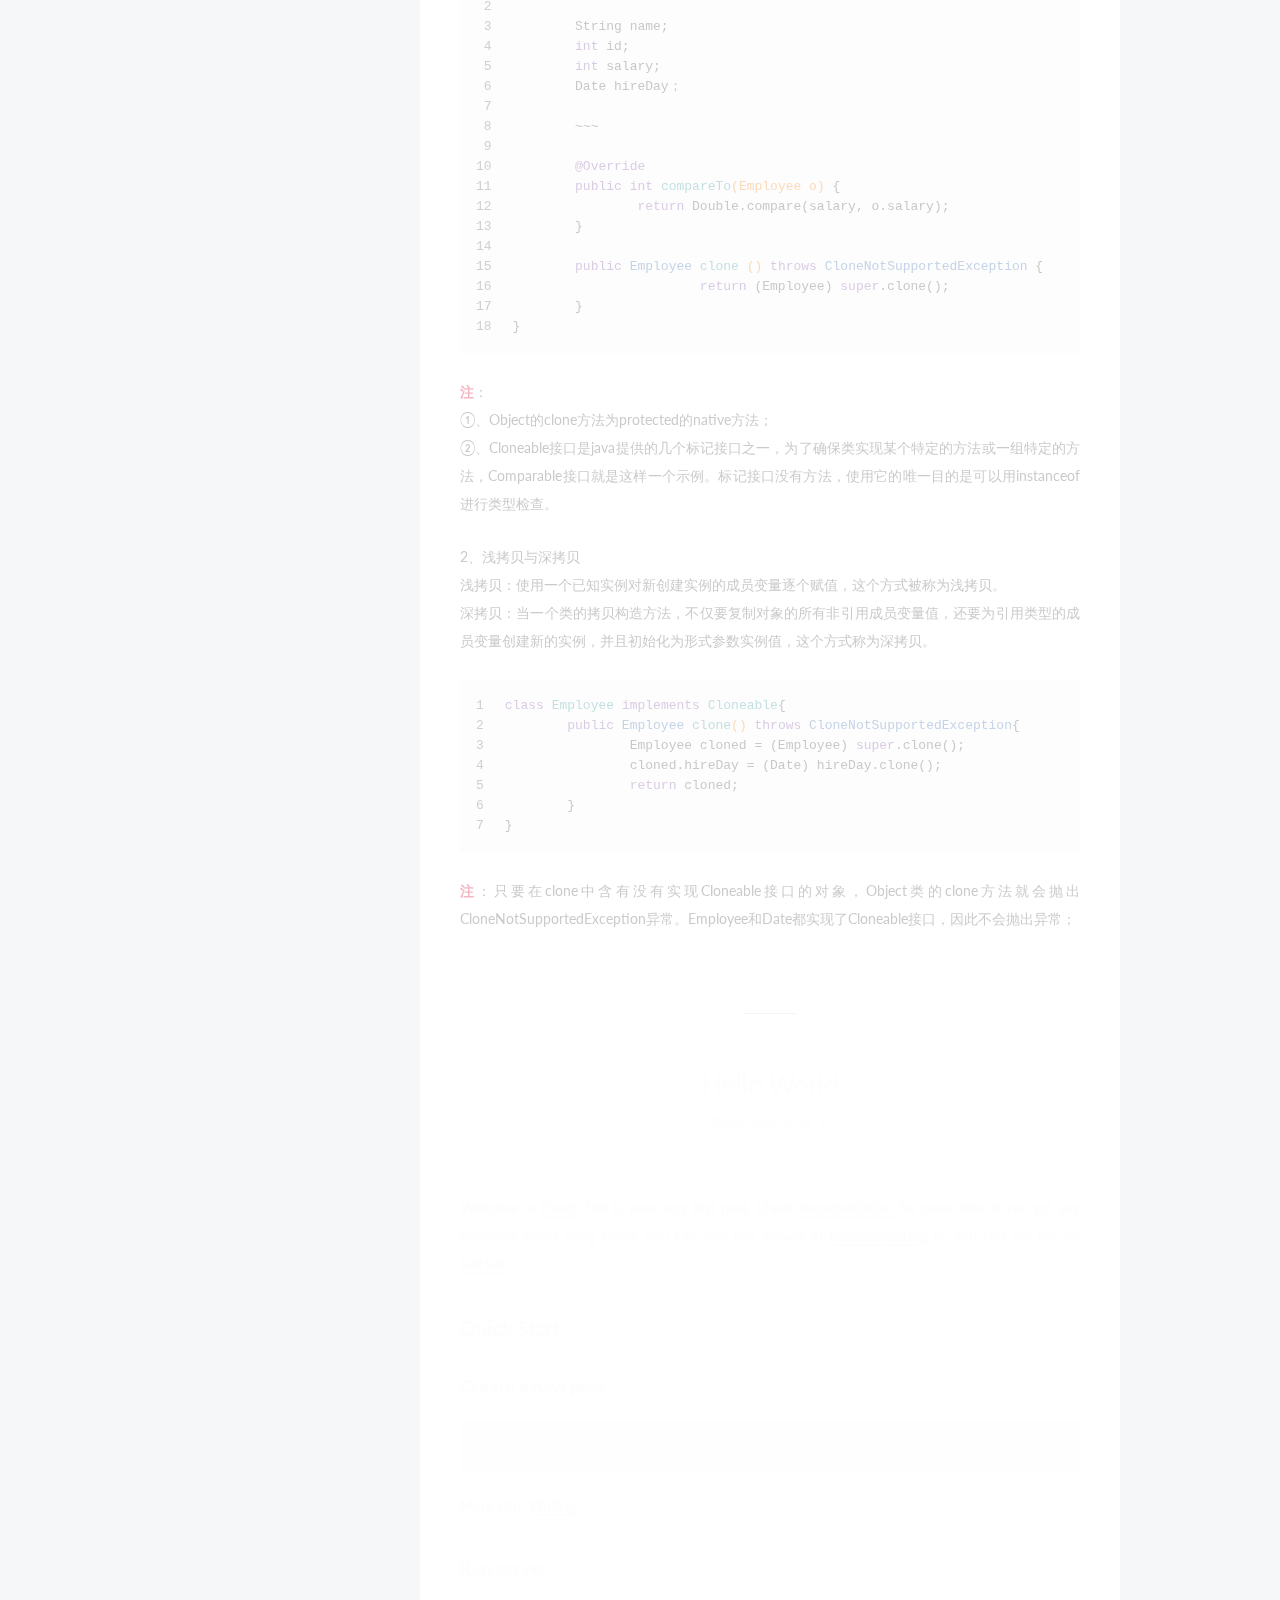
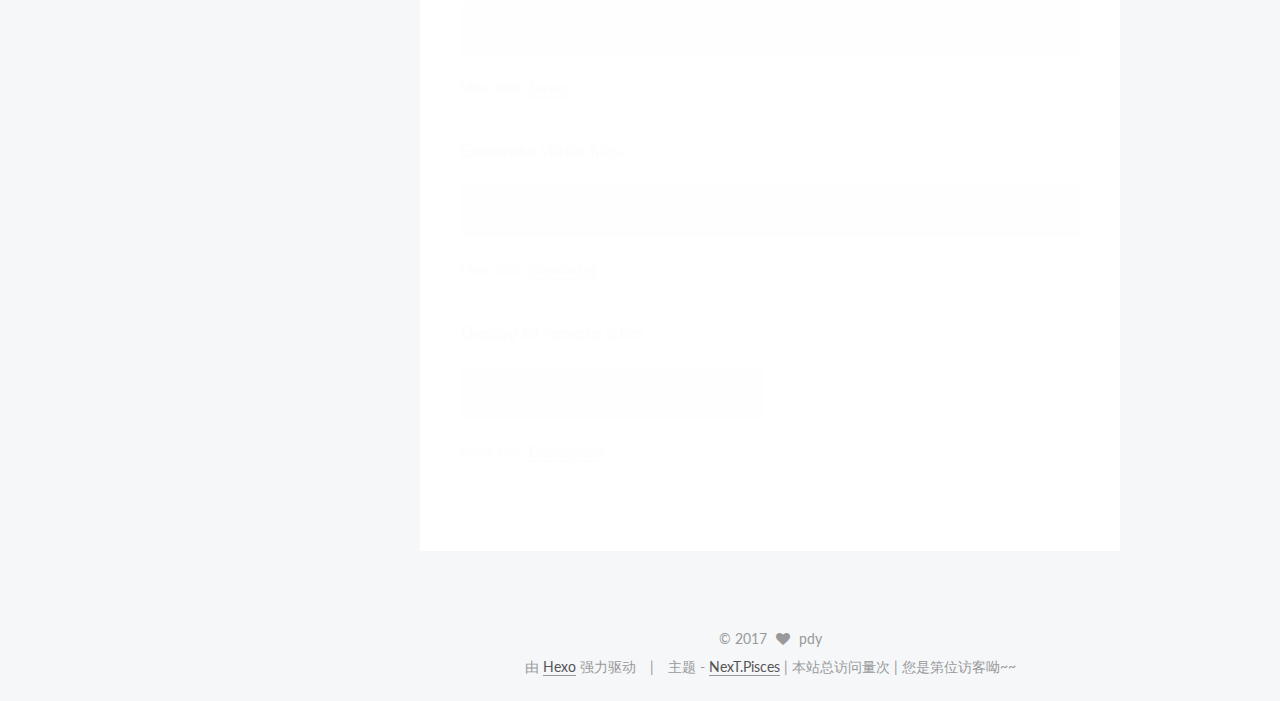
==== commit 81a9bfdc: "Site updated: 2017-01-11 18:07:38" ====
--- a/index.html
+++ b/index.html
@@ -337,17 +337,13 @@
 <p><font color="#DC143C"><b>注</b></font>：允许将一个数组传递给可变参数方法的最后一个参数。如：System.out.printf(“%d %s”, new Object[] {new Integer(n), “widgets”});</p>
 <h3 id="枚举类型和枚举类"><a href="#枚举类型和枚举类" class="headerlink" title="枚举类型和枚举类"></a>枚举类型和枚举类</h3><p>1、枚举类型包括有限个命名的值。<br><figure class="highlight java"><table><tr><td class="gutter"><pre><div class="line">1</div><div class="line">2</div><div class="line">3</div></pre></td><td class="code"><pre><div class="line"><span class="keyword">enum</span> Size &#123;</div><div class="line">	SMALL, MEDIUM, LARGE, EXTRA_LARGE</div><div class="line">&#125;;</div></pre></td></tr></table></figure></p>
 <p>2、枚举类，所有枚举类型都是Enum类的子类，它们继承了这个类的许多方法。<br><figure class="highlight java"><table><tr><td class="gutter"><pre><div class="line">1</div><div class="line">2</div><div class="line">3</div><div class="line">4</div><div class="line">5</div><div class="line">6</div><div class="line">7</div><div class="line">8</div><div class="line">9</div><div class="line">10</div><div class="line">11</div><div class="line">12</div></pre></td><td class="code"><pre><div class="line"><span class="keyword">public</span> <span class="keyword">enum</span> Size &#123;</div><div class="line">	SMALL(<span class="string">"s"</span>), MEDIUM(<span class="string">"M"</span>), LARGE(<span class="string">"L"</span>), EXTRA_LARGE(<span class="string">"XL"</span>);</div><div class="line">	<span class="keyword">private</span> String abbreviation;</div><div class="line"></div><div class="line">	<span class="function"><span class="keyword">private</span> <span class="title">Size</span><span class="params">(String abbreviation)</span> </span>&#123;</div><div class="line">		<span class="keyword">this</span>.abbreviation = abbreviation;</div><div class="line">	&#125;</div><div class="line"></div><div class="line">	<span class="function"><span class="keyword">public</span> String <span class="title">getAbbreviation</span><span class="params">()</span></span>&#123;</div><div class="line">		<span class="keyword">return</span> abbreviation;</div><div class="line">	&#125;</div><div class="line">&#125;</div></pre></td></tr></table></figure></p>
-<p>①、toString方法：返回字符串。</p>
-<p><font color="#DC143C"><b>例</b></font>：Size.SMALL.toString()，返回字符串“SMALL”<br>②、valueOf方法：toString的逆方法，此方法为静态方法。</p>
-<p><font color="#DC143C"><b>例</b></font>：Size s = Enum.ValueOf(Size.class, “SMALL”);<br>③、values方法：每个枚举类都有一个静态的values方法，返回一个包含全部枚举值的数组。</p>
-<p><font color="#DC143C"><b>例</b></font>：Size[] values = Size.values()<br>④、ordinal方法：返回一个enum声明中枚举常量的位置，位置从0开始计数。</p>
-<p><font color="#DC143C"><b>例</b></font>：Size.MEDIUM.ordinal()返回1<br>⑤、compareTo方法：int compare(E other)，如果枚举常量出现在other之前，则返回一个负值；如果this==other，则返回0；否则返回正值。</p>
+<p>①、toString方法：返回字符串。<br><strong>例</strong>：Size.SMALL.toString()，返回字符串“SMALL”<br>②、valueOf方法：toString的逆方法，此方法为静态方法。<br><strong>例</strong>：Size s = Enum.ValueOf(Size.class, “SMALL”);<br>③、values方法：每个枚举类都有一个静态的values方法，返回一个包含全部枚举值的数组。<br><strong>例</strong>：Size[] values = Size.values()<br>④、ordinal方法：返回一个enum声明中枚举常量的位置，位置从0开始计数。<br><strong>例</strong>：Size.MEDIUM.ordinal()返回1<br>⑤、compareTo方法：int compare(E other)，如果枚举常量出现在other之前，则返回一个负值；如果this==other，则返回0；否则返回正值。</p>
 <h2 id="第六章"><a href="#第六章" class="headerlink" title="第六章"></a>第六章</h2><h3 id="接口"><a href="#接口" class="headerlink" title="接口"></a>接口</h3><p>1、Arrays类中的sort方法承诺可以对对象数组进行排序，但要求满足对象所属的类必须实现了Comparable接口；</p>
 <p><font color="#DC143C"><b>注</b></font>：任何实现Comparable接口的类都需要包含compareTo方法，并且这个方法的参数必须是一个Object对象，返回一个整型数值；<br><figure class="highlight java"><table><tr><td class="gutter"><pre><div class="line">1</div><div class="line">2</div><div class="line">3</div><div class="line">4</div><div class="line">5</div><div class="line">6</div><div class="line">7</div><div class="line">8</div><div class="line">9</div><div class="line">10</div><div class="line">11</div><div class="line">12</div><div class="line">13</div><div class="line">14</div><div class="line">15</div><div class="line">16</div><div class="line">17</div><div class="line">18</div><div class="line">19</div></pre></td><td class="code"><pre><div class="line"><span class="function"><span class="keyword">public</span> <span class="keyword">static</span> <span class="keyword">void</span> <span class="title">main</span><span class="params">(String[] args)</span></span>&#123;</div><div class="line">	Employee[] staff = <span class="keyword">new</span> Employee[<span class="number">3</span>];</div><div class="line">	staff[<span class="number">0</span>] = <span class="keyword">new</span> Employee(<span class="string">"AAA"</span>, <span class="number">35000</span>);</div><div class="line">	staff[<span class="number">1</span>] = <span class="keyword">new</span> Employee(<span class="string">"BBB"</span>, <span class="number">75000</span>);</div><div class="line">	staff[<span class="number">2</span>] = <span class="keyword">new</span> Employee(<span class="string">"CCC"</span>, <span class="number">25000</span>);</div><div class="line">	</div><div class="line">	Arrays.sort(staff);</div><div class="line">	</div><div class="line">	System.out.println(Arrays.toString(staff));</div><div class="line">	<span class="keyword">for</span>(Employee employee: staff)&#123;</div><div class="line">		System.out.println(<span class="string">"name : "</span> + employee.name + <span class="string">"salary : "</span> + employee.salary);</div><div class="line">	&#125;</div><div class="line">&#125;</div><div class="line"></div><div class="line"><span class="comment">/** Employee类具体的compareTo方法的实现 */</span></div><div class="line"><span class="meta">@Override</span></div><div class="line"><span class="function"><span class="keyword">public</span> <span class="keyword">int</span> <span class="title">compareTo</span><span class="params">(Employee o)</span> </span>&#123;</div><div class="line">	<span class="keyword">return</span> Double.compare(salary, o.salary);</div><div class="line">&#125;</div></pre></td></tr></table></figure></p>
 <p>2、接口的特性<br>①、接口不是类，不能使用new运算符实例化一个接口。尽管不能构造接口的对象，却可以声明接口的变量，接口变量必须应用实现了接口的类对象。<br>②、接口中不能包含实例域与静态方法，但可以包含常量。<br>③、接口中的方法都自动地被设置为public，接口中的域江北自动设为public static final。</p>
 <h3 id="对象克隆"><a href="#对象克隆" class="headerlink" title="对象克隆"></a>对象克隆</h3><p>1、对象克隆需要让类本身实现Cloneable接口，将clone重定义为public，并调用super.clone()。<br><figure class="highlight java"><table><tr><td class="gutter"><pre><div class="line">1</div><div class="line">2</div><div class="line">3</div><div class="line">4</div><div class="line">5</div><div class="line">6</div><div class="line">7</div><div class="line">8</div><div class="line">9</div><div class="line">10</div><div class="line">11</div><div class="line">12</div><div class="line">13</div><div class="line">14</div><div class="line">15</div><div class="line">16</div><div class="line">17</div><div class="line">18</div></pre></td><td class="code"><pre><div class="line"><span class="class"><span class="keyword">class</span> <span class="title">Employee</span> <span class="keyword">implements</span> <span class="title">Comparable</span>&lt;<span class="title">Employee</span>&gt;, <span class="title">Cloneable</span> </span>&#123;</div><div class="line">	</div><div class="line">	String name;</div><div class="line">	<span class="keyword">int</span> id;</div><div class="line">	<span class="keyword">int</span> salary;</div><div class="line">	Date hireDay；</div><div class="line">	</div><div class="line">	~~~</div><div class="line">	</div><div class="line">	<span class="meta">@Override</span></div><div class="line">	<span class="function"><span class="keyword">public</span> <span class="keyword">int</span> <span class="title">compareTo</span><span class="params">(Employee o)</span> </span>&#123;</div><div class="line">		<span class="keyword">return</span> Double.compare(salary, o.salary);</div><div class="line">	&#125;</div><div class="line">	</div><div class="line">	<span class="function"><span class="keyword">public</span> Employee <span class="title">clone</span> <span class="params">()</span> <span class="keyword">throws</span> CloneNotSupportedException </span>&#123;</div><div class="line">			<span class="keyword">return</span> (Employee) <span class="keyword">super</span>.clone();</div><div class="line">	&#125;</div><div class="line">&#125;</div></pre></td></tr></table></figure></p>
-<p><font color="#DC143C"><b>注</b></font>：Object的clone方法为protected的native方法；</p>
-<p><font color="#DC143C"><b>注</b></font>：Cloneable接口是java提供的几个标记接口之一，为了确保类实现某个特定的方法或一组特定的方法，Comparable接口就是这样一个示例。标记接口没有方法，使用它的唯一目的是可以用instanceof进行类型检查。<br>2、浅拷贝与深拷贝<br>浅拷贝：使用一个已知实例对新创建实例的成员变量逐个赋值，这个方式被称为浅拷贝。<br>深拷贝：当一个类的拷贝构造方法，不仅要复制对象的所有非引用成员变量值，还要为引用类型的成员变量创建新的实例，并且初始化为形式参数实例值，这个方式称为深拷贝。<br><figure class="highlight java"><table><tr><td class="gutter"><pre><div class="line">1</div><div class="line">2</div><div class="line">3</div><div class="line">4</div><div class="line">5</div><div class="line">6</div><div class="line">7</div></pre></td><td class="code"><pre><div class="line"><span class="class"><span class="keyword">class</span> <span class="title">Employee</span> <span class="keyword">implements</span> <span class="title">Cloneable</span></span>&#123;</div><div class="line">	<span class="function"><span class="keyword">public</span> Employee <span class="title">clone</span><span class="params">()</span> <span class="keyword">throws</span> CloneNotSupportedException</span>&#123;</div><div class="line">		Employee cloned = (Employee) <span class="keyword">super</span>.clone();</div><div class="line">		cloned.hireDay = (Date) hireDay.clone();</div><div class="line">		<span class="keyword">return</span> cloned;</div><div class="line">	&#125;</div><div class="line">&#125;</div></pre></td></tr></table></figure></p>
+<p><font color="#DC143C"><b>注</b></font>：<br>①、Object的clone方法为protected的native方法；<br>②、Cloneable接口是java提供的几个标记接口之一，为了确保类实现某个特定的方法或一组特定的方法，Comparable接口就是这样一个示例。标记接口没有方法，使用它的唯一目的是可以用instanceof进行类型检查。</p>
+<p>2、浅拷贝与深拷贝<br>浅拷贝：使用一个已知实例对新创建实例的成员变量逐个赋值，这个方式被称为浅拷贝。<br>深拷贝：当一个类的拷贝构造方法，不仅要复制对象的所有非引用成员变量值，还要为引用类型的成员变量创建新的实例，并且初始化为形式参数实例值，这个方式称为深拷贝。<br><figure class="highlight java"><table><tr><td class="gutter"><pre><div class="line">1</div><div class="line">2</div><div class="line">3</div><div class="line">4</div><div class="line">5</div><div class="line">6</div><div class="line">7</div></pre></td><td class="code"><pre><div class="line"><span class="class"><span class="keyword">class</span> <span class="title">Employee</span> <span class="keyword">implements</span> <span class="title">Cloneable</span></span>&#123;</div><div class="line">	<span class="function"><span class="keyword">public</span> Employee <span class="title">clone</span><span class="params">()</span> <span class="keyword">throws</span> CloneNotSupportedException</span>&#123;</div><div class="line">		Employee cloned = (Employee) <span class="keyword">super</span>.clone();</div><div class="line">		cloned.hireDay = (Date) hireDay.clone();</div><div class="line">		<span class="keyword">return</span> cloned;</div><div class="line">	&#125;</div><div class="line">&#125;</div></pre></td></tr></table></figure></p>
 <p><font color="#DC143C"><b>注</b></font>：只要在clone中含有没有实现Cloneable接口的对象，Object类的clone方法就会抛出CloneNotSupportedException异常。Employee和Date都实现了Cloneable接口，因此不会抛出异常；</p>
 
           
--- a/css/main.css
+++ b/css/main.css
@@ -1564,7 +1564,7 @@
   width: 4px;
   height: 4px;
   border-radius: 50%;
-  background: #57ed63;
+  background: #c42af7;
 }
 .links-of-blogroll {
   font-size: 13px;
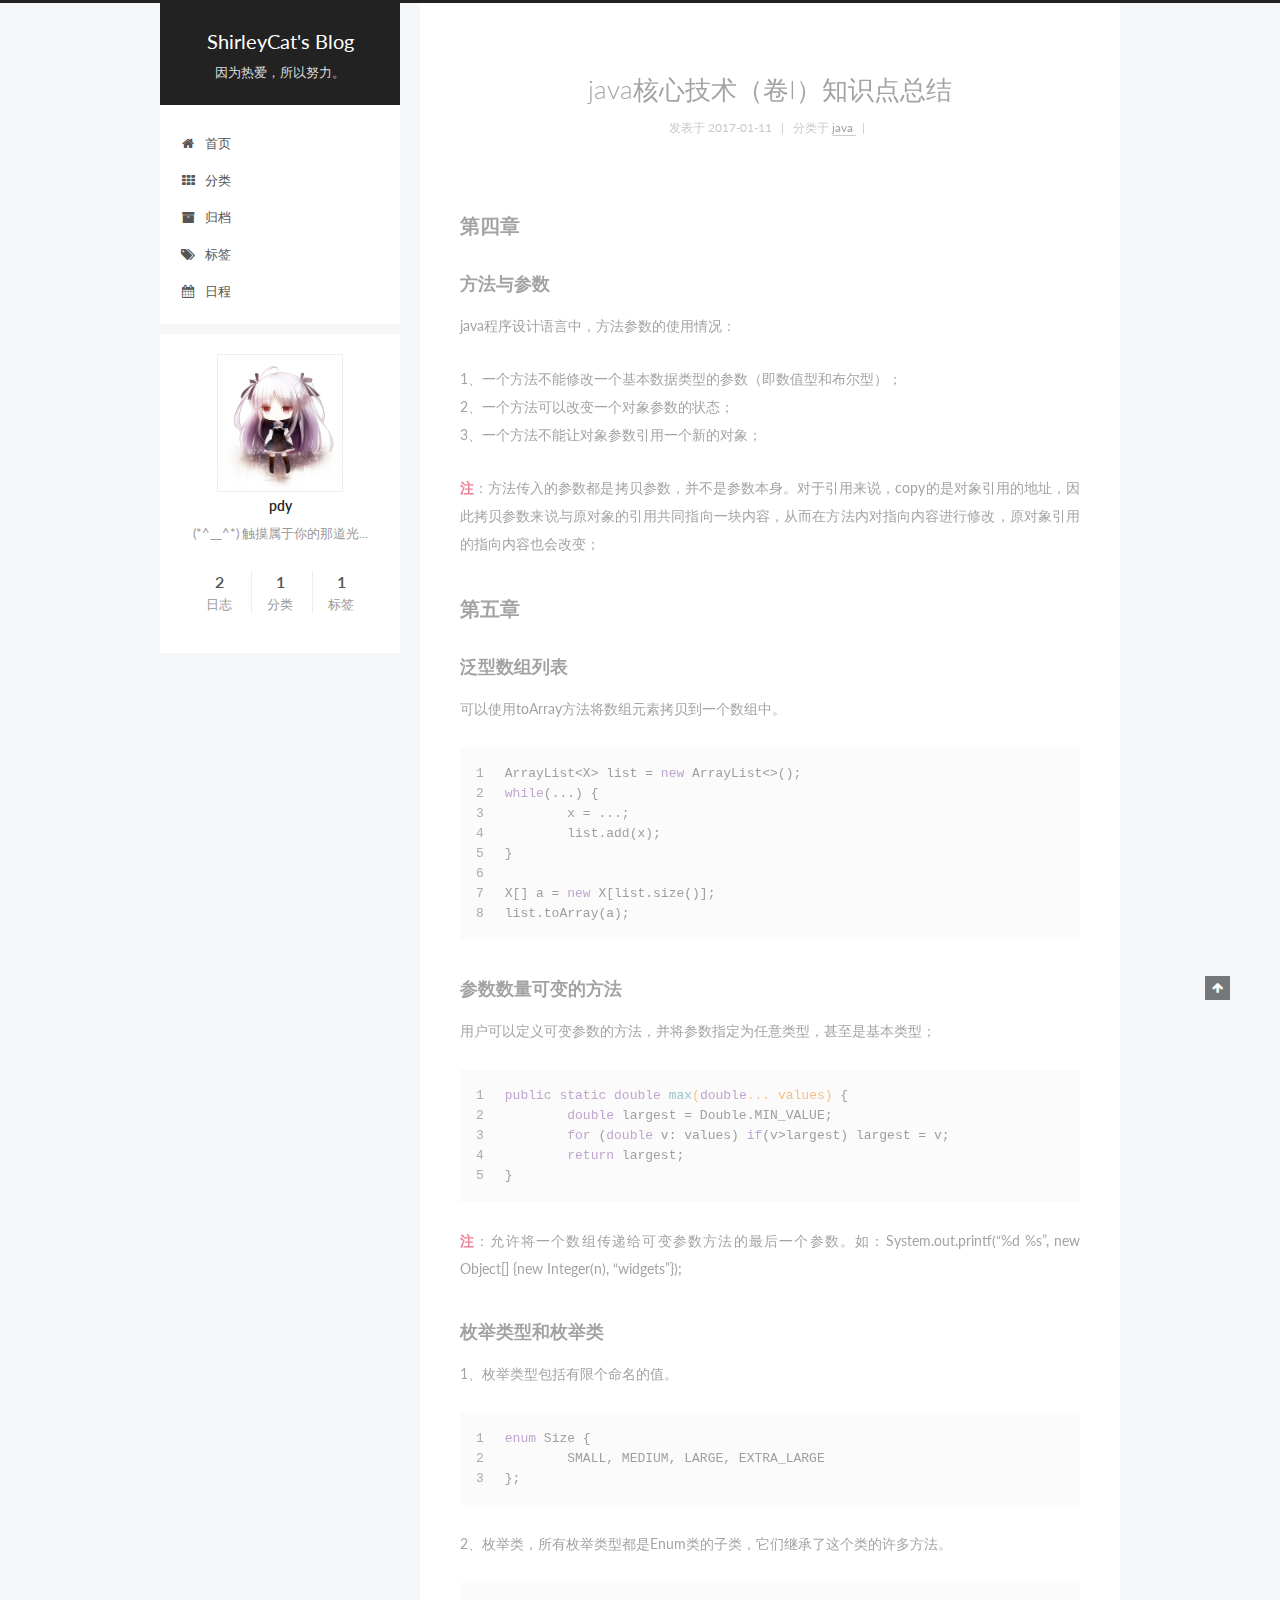
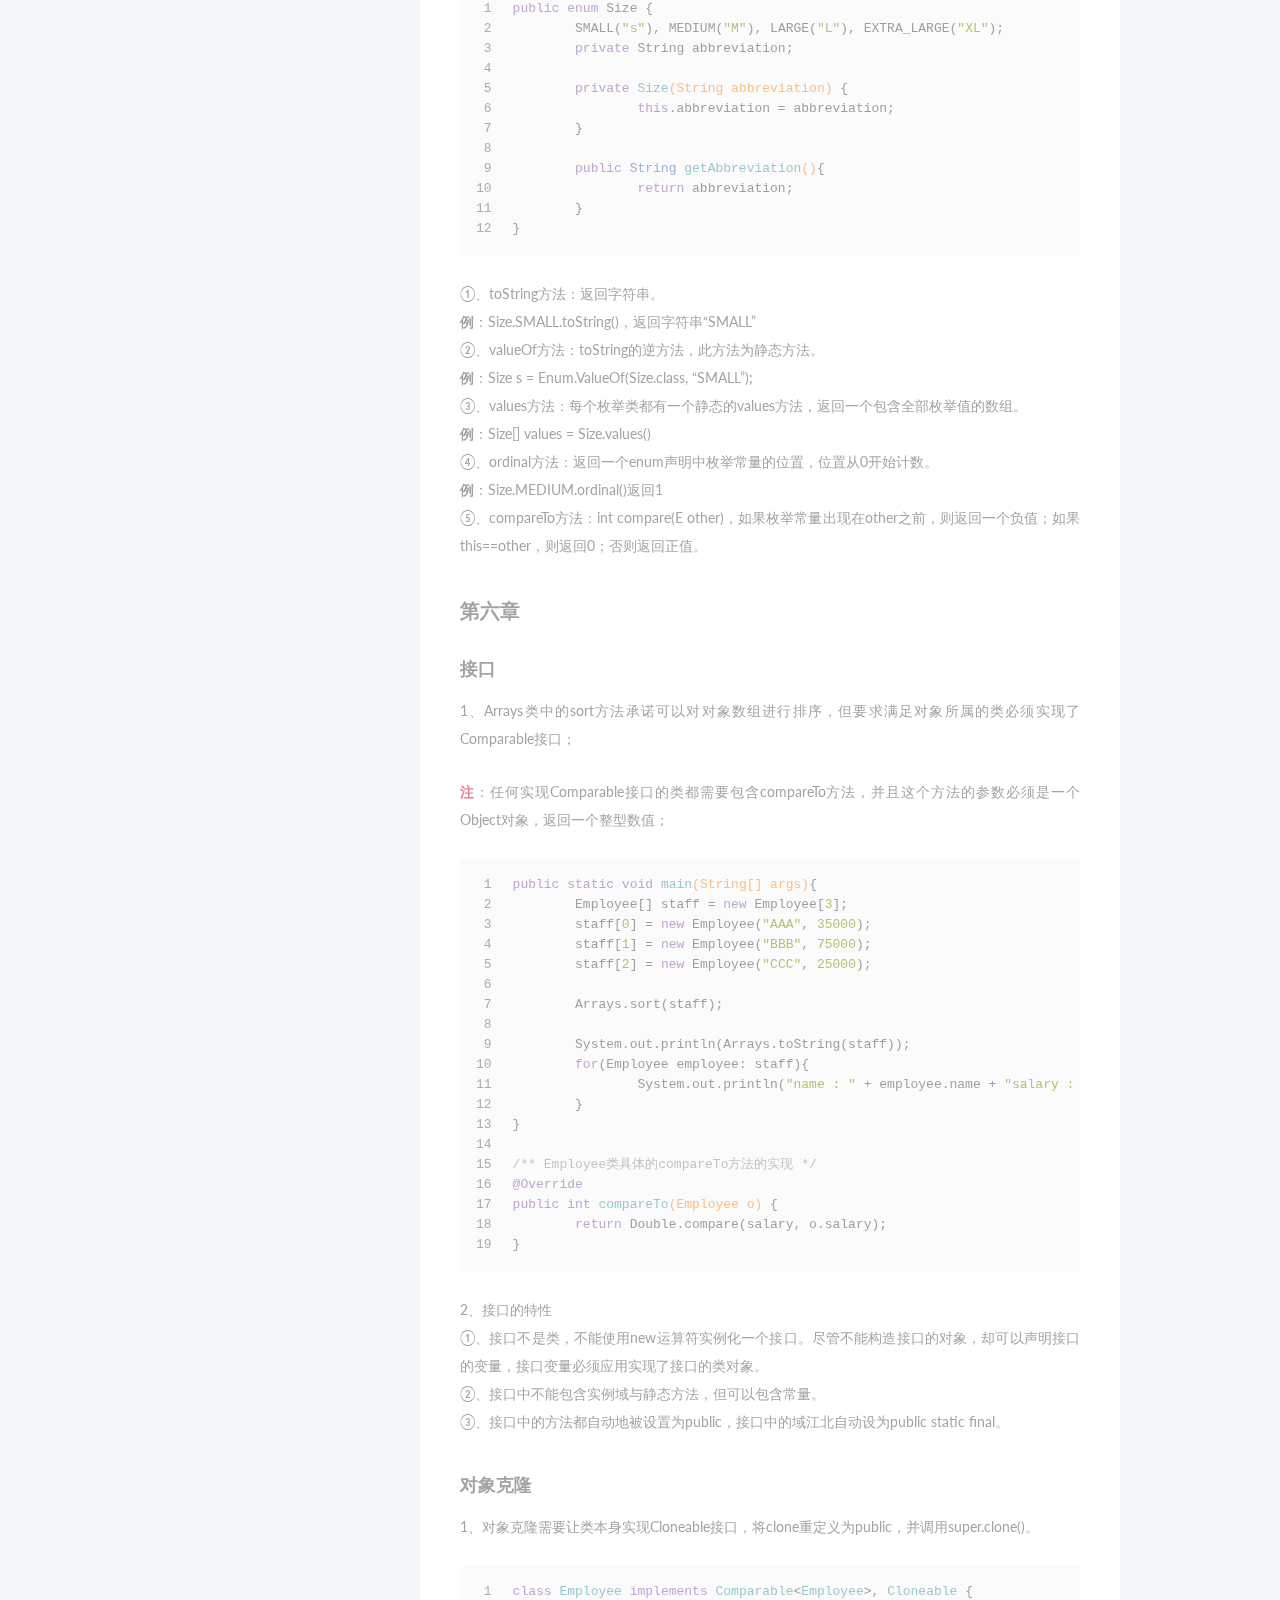
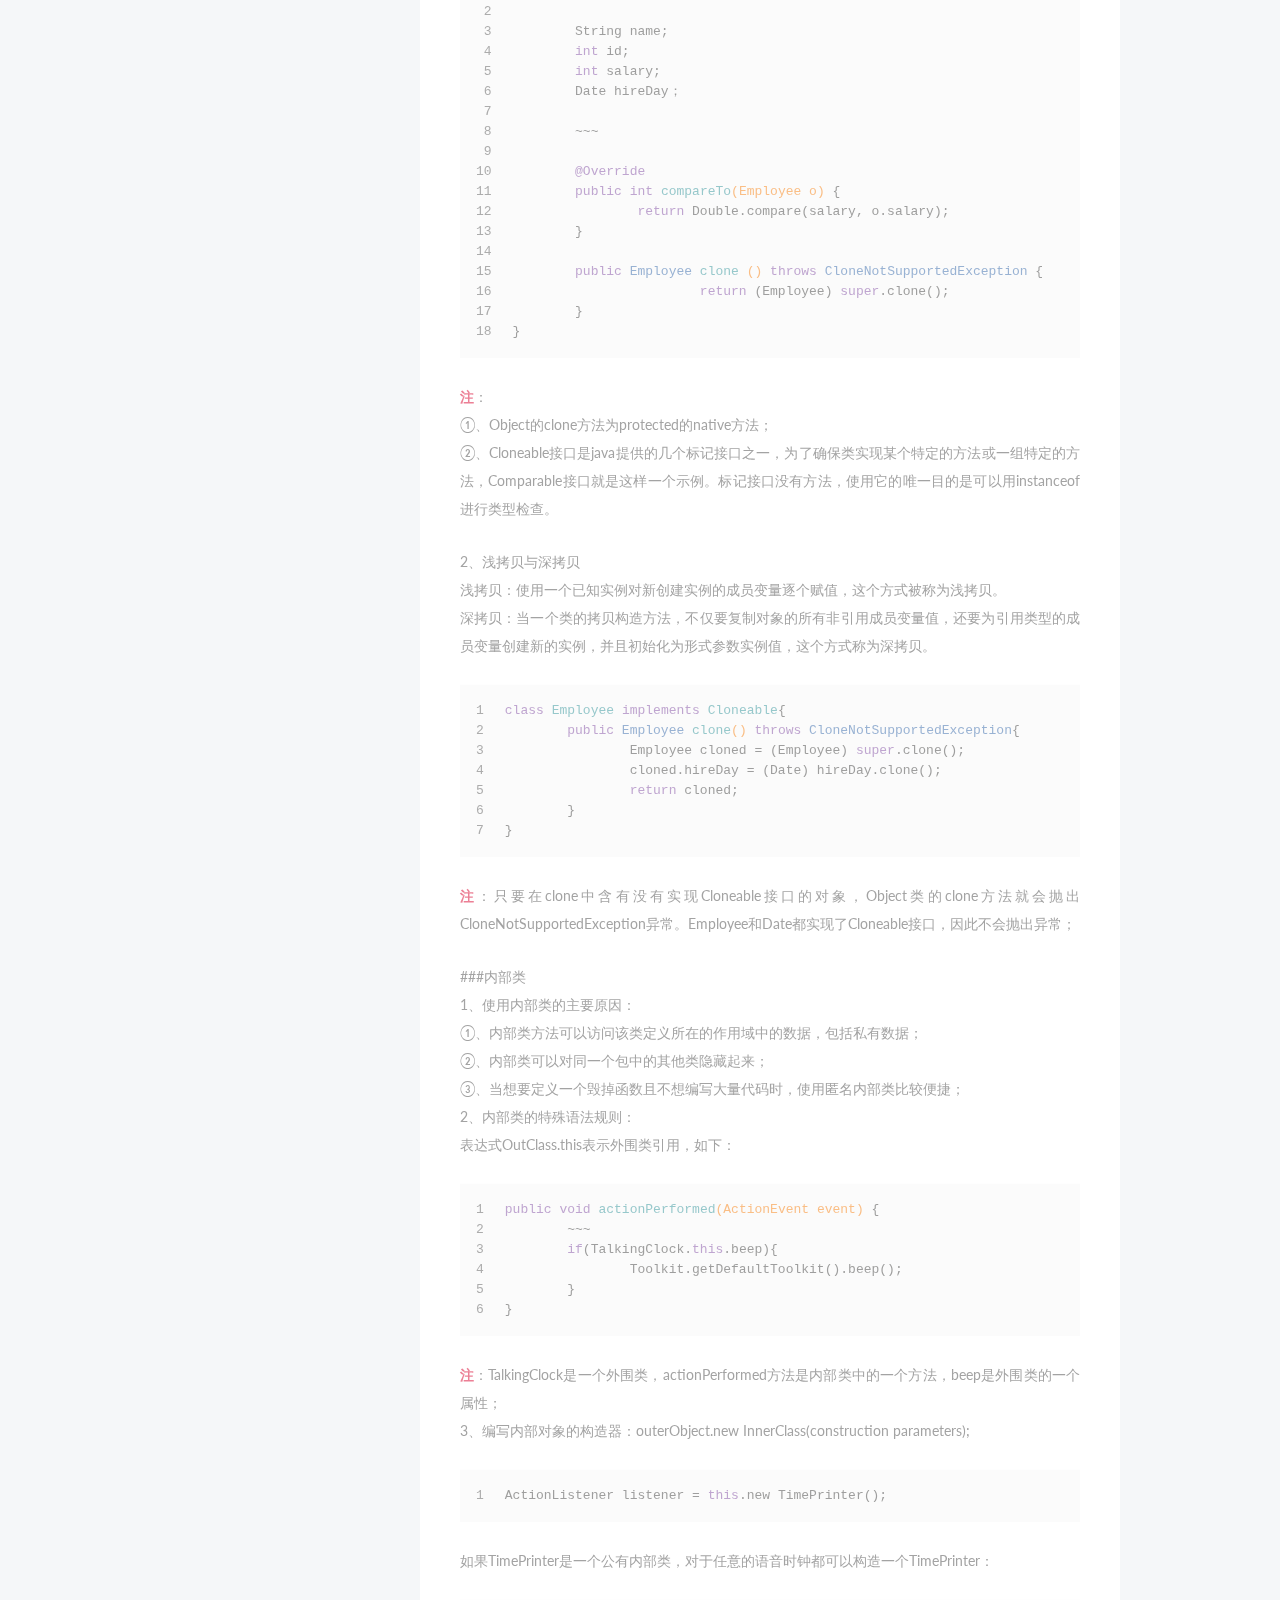
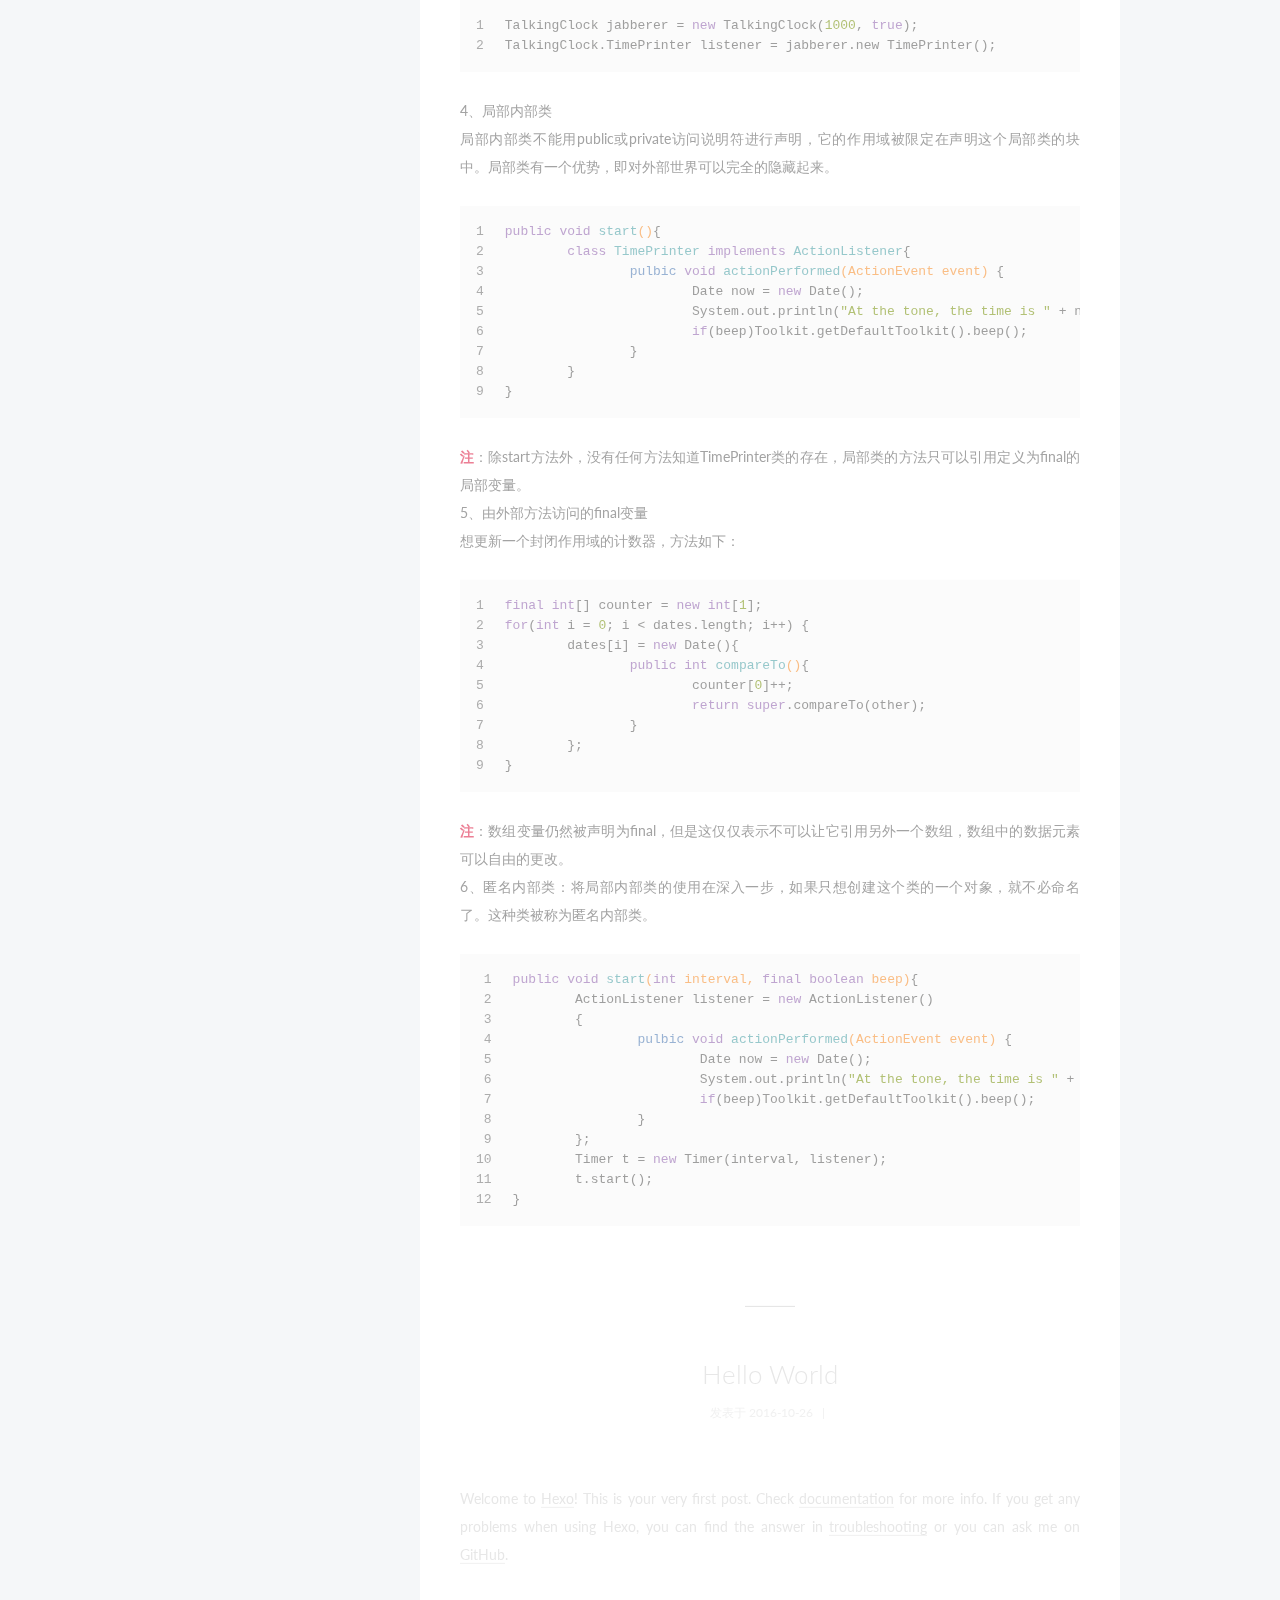
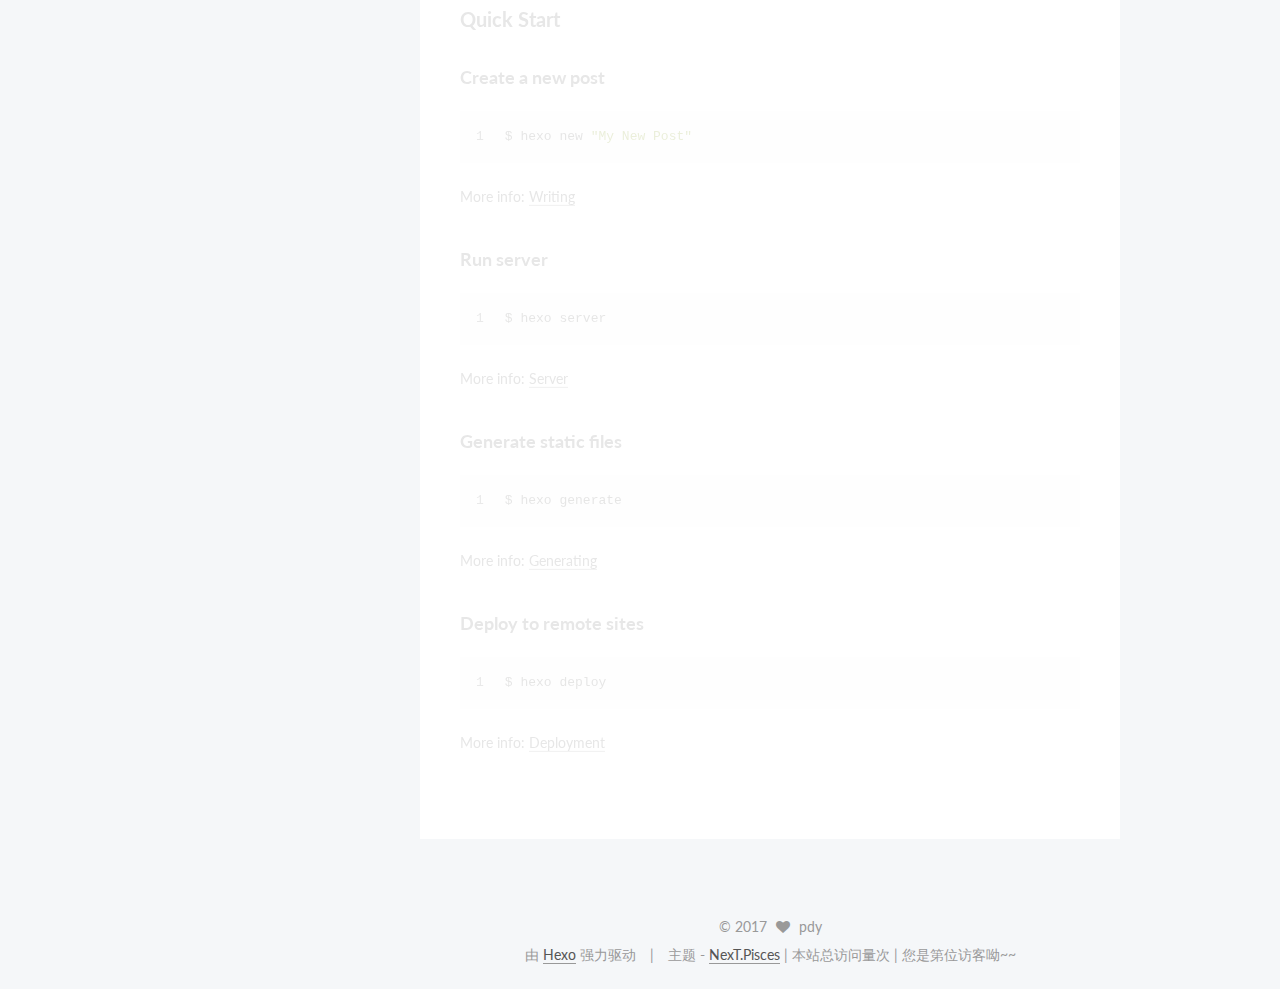
==== commit e88cf954: "Site updated: 2017-01-13 17:55:59" ====
--- a/index.html
+++ b/index.html
@@ -345,6 +345,12 @@
 <p><font color="#DC143C"><b>注</b></font>：<br>①、Object的clone方法为protected的native方法；<br>②、Cloneable接口是java提供的几个标记接口之一，为了确保类实现某个特定的方法或一组特定的方法，Comparable接口就是这样一个示例。标记接口没有方法，使用它的唯一目的是可以用instanceof进行类型检查。</p>
 <p>2、浅拷贝与深拷贝<br>浅拷贝：使用一个已知实例对新创建实例的成员变量逐个赋值，这个方式被称为浅拷贝。<br>深拷贝：当一个类的拷贝构造方法，不仅要复制对象的所有非引用成员变量值，还要为引用类型的成员变量创建新的实例，并且初始化为形式参数实例值，这个方式称为深拷贝。<br><figure class="highlight java"><table><tr><td class="gutter"><pre><div class="line">1</div><div class="line">2</div><div class="line">3</div><div class="line">4</div><div class="line">5</div><div class="line">6</div><div class="line">7</div></pre></td><td class="code"><pre><div class="line"><span class="class"><span class="keyword">class</span> <span class="title">Employee</span> <span class="keyword">implements</span> <span class="title">Cloneable</span></span>&#123;</div><div class="line">	<span class="function"><span class="keyword">public</span> Employee <span class="title">clone</span><span class="params">()</span> <span class="keyword">throws</span> CloneNotSupportedException</span>&#123;</div><div class="line">		Employee cloned = (Employee) <span class="keyword">super</span>.clone();</div><div class="line">		cloned.hireDay = (Date) hireDay.clone();</div><div class="line">		<span class="keyword">return</span> cloned;</div><div class="line">	&#125;</div><div class="line">&#125;</div></pre></td></tr></table></figure></p>
 <p><font color="#DC143C"><b>注</b></font>：只要在clone中含有没有实现Cloneable接口的对象，Object类的clone方法就会抛出CloneNotSupportedException异常。Employee和Date都实现了Cloneable接口，因此不会抛出异常；</p>
+<p>###内部类<br>1、使用内部类的主要原因：<br>①、内部类方法可以访问该类定义所在的作用域中的数据，包括私有数据；<br>②、内部类可以对同一个包中的其他类隐藏起来；<br>③、当想要定义一个毁掉函数且不想编写大量代码时，使用匿名内部类比较便捷；<br>2、内部类的特殊语法规则：<br>表达式OutClass.this表示外围类引用，如下：<br><figure class="highlight java"><table><tr><td class="gutter"><pre><div class="line">1</div><div class="line">2</div><div class="line">3</div><div class="line">4</div><div class="line">5</div><div class="line">6</div></pre></td><td class="code"><pre><div class="line"><span class="function"><span class="keyword">public</span> <span class="keyword">void</span> <span class="title">actionPerformed</span><span class="params">(ActionEvent event)</span> </span>&#123;</div><div class="line">	~~~</div><div class="line">	<span class="keyword">if</span>(TalkingClock.<span class="keyword">this</span>.beep)&#123;</div><div class="line">		Toolkit.getDefaultToolkit().beep();</div><div class="line">	&#125;</div><div class="line">&#125;</div></pre></td></tr></table></figure></p>
+<p><font color="#DC143C"><b>注</b></font>：TalkingClock是一个外围类，actionPerformed方法是内部类中的一个方法，beep是外围类的一个属性；<br>3、编写内部对象的构造器：outerObject.new InnerClass(construction parameters);<br><figure class="highlight java"><table><tr><td class="gutter"><pre><div class="line">1</div></pre></td><td class="code"><pre><div class="line">ActionListener listener = <span class="keyword">this</span>.new TimePrinter();</div></pre></td></tr></table></figure></p>
+<p>如果TimePrinter是一个公有内部类，对于任意的语音时钟都可以构造一个TimePrinter：<br><figure class="highlight java"><table><tr><td class="gutter"><pre><div class="line">1</div><div class="line">2</div></pre></td><td class="code"><pre><div class="line">TalkingClock jabberer = <span class="keyword">new</span> TalkingClock(<span class="number">1000</span>, <span class="keyword">true</span>);</div><div class="line">TalkingClock.TimePrinter listener = jabberer.new TimePrinter();</div></pre></td></tr></table></figure></p>
+<p>4、局部内部类<br>局部内部类不能用public或private访问说明符进行声明，它的作用域被限定在声明这个局部类的块中。局部类有一个优势，即对外部世界可以完全的隐藏起来。<br><figure class="highlight java"><table><tr><td class="gutter"><pre><div class="line">1</div><div class="line">2</div><div class="line">3</div><div class="line">4</div><div class="line">5</div><div class="line">6</div><div class="line">7</div><div class="line">8</div><div class="line">9</div></pre></td><td class="code"><pre><div class="line"><span class="function"><span class="keyword">public</span> <span class="keyword">void</span> <span class="title">start</span><span class="params">()</span></span>&#123;</div><div class="line">	<span class="class"><span class="keyword">class</span> <span class="title">TimePrinter</span> <span class="keyword">implements</span> <span class="title">ActionListener</span></span>&#123;</div><div class="line">		<span class="function">pulbic <span class="keyword">void</span> <span class="title">actionPerformed</span><span class="params">(ActionEvent event)</span> </span>&#123;</div><div class="line">			Date now = <span class="keyword">new</span> Date();</div><div class="line">			System.out.println(<span class="string">"At the tone, the time is "</span> + now);</div><div class="line">			<span class="keyword">if</span>(beep)Toolkit.getDefaultToolkit().beep();</div><div class="line">		&#125;</div><div class="line">	&#125;</div><div class="line">&#125;</div></pre></td></tr></table></figure></p>
+<p><font color="#DC143C"><b>注</b></font>：除start方法外，没有任何方法知道TimePrinter类的存在，局部类的方法只可以引用定义为final的局部变量。<br>5、由外部方法访问的final变量<br>想更新一个封闭作用域的计数器，方法如下：<br><figure class="highlight java"><table><tr><td class="gutter"><pre><div class="line">1</div><div class="line">2</div><div class="line">3</div><div class="line">4</div><div class="line">5</div><div class="line">6</div><div class="line">7</div><div class="line">8</div><div class="line">9</div></pre></td><td class="code"><pre><div class="line"><span class="keyword">final</span> <span class="keyword">int</span>[] counter = <span class="keyword">new</span> <span class="keyword">int</span>[<span class="number">1</span>];</div><div class="line"><span class="keyword">for</span>(<span class="keyword">int</span> i = <span class="number">0</span>; i &lt; dates.length; i++) &#123;</div><div class="line">	dates[i] = <span class="keyword">new</span> Date()&#123;</div><div class="line">		<span class="function"><span class="keyword">public</span> <span class="keyword">int</span> <span class="title">compareTo</span><span class="params">()</span></span>&#123;</div><div class="line">			counter[<span class="number">0</span>]++;</div><div class="line">			<span class="keyword">return</span> <span class="keyword">super</span>.compareTo(other);</div><div class="line">		&#125;</div><div class="line">	&#125;;</div><div class="line">&#125;</div></pre></td></tr></table></figure></p>
+<p><font color="#DC143C"><b>注</b></font>：数组变量仍然被声明为final，但是这仅仅表示不可以让它引用另外一个数组，数组中的数据元素可以自由的更改。<br>6、匿名内部类：将局部内部类的使用在深入一步，如果只想创建这个类的一个对象，就不必命名了。这种类被称为匿名内部类。<br><figure class="highlight java"><table><tr><td class="gutter"><pre><div class="line">1</div><div class="line">2</div><div class="line">3</div><div class="line">4</div><div class="line">5</div><div class="line">6</div><div class="line">7</div><div class="line">8</div><div class="line">9</div><div class="line">10</div><div class="line">11</div><div class="line">12</div></pre></td><td class="code"><pre><div class="line"><span class="function"><span class="keyword">public</span> <span class="keyword">void</span> <span class="title">start</span><span class="params">(<span class="keyword">int</span> interval, <span class="keyword">final</span> <span class="keyword">boolean</span> beep)</span></span>&#123;</div><div class="line">	ActionListener listener = <span class="keyword">new</span> ActionListener()</div><div class="line">	&#123;</div><div class="line">		<span class="function">pulbic <span class="keyword">void</span> <span class="title">actionPerformed</span><span class="params">(ActionEvent event)</span> </span>&#123;</div><div class="line">			Date now = <span class="keyword">new</span> Date();</div><div class="line">			System.out.println(<span class="string">"At the tone, the time is "</span> + now);</div><div class="line">			<span class="keyword">if</span>(beep)Toolkit.getDefaultToolkit().beep();</div><div class="line">		&#125;</div><div class="line">	&#125;;</div><div class="line">	Timer t = <span class="keyword">new</span> Timer(interval, listener);</div><div class="line">	t.start();</div><div class="line">&#125;</div></pre></td></tr></table></figure></p>
 
           
         
--- a/css/main.css
+++ b/css/main.css
@@ -1564,7 +1564,7 @@
   width: 4px;
   height: 4px;
   border-radius: 50%;
-  background: #c42af7;
+  background: #ff490f;
 }
 .links-of-blogroll {
   font-size: 13px;
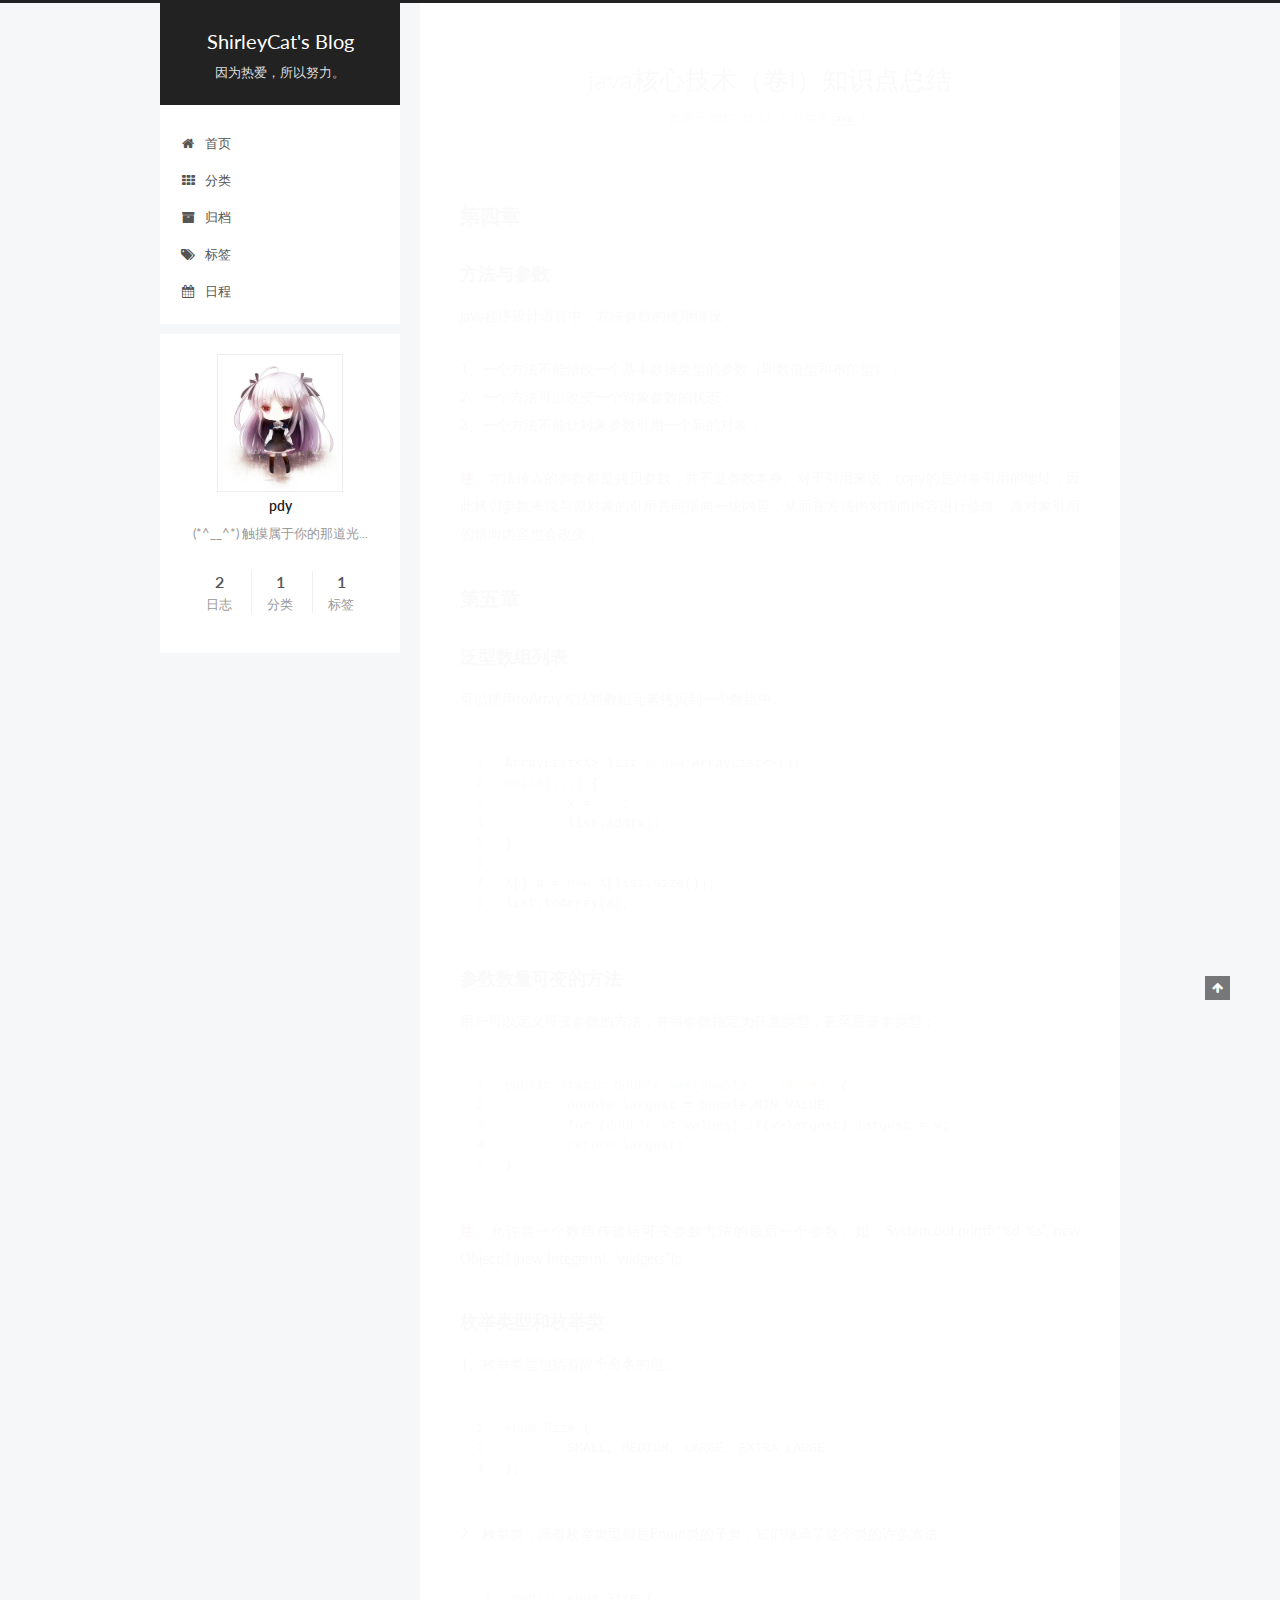
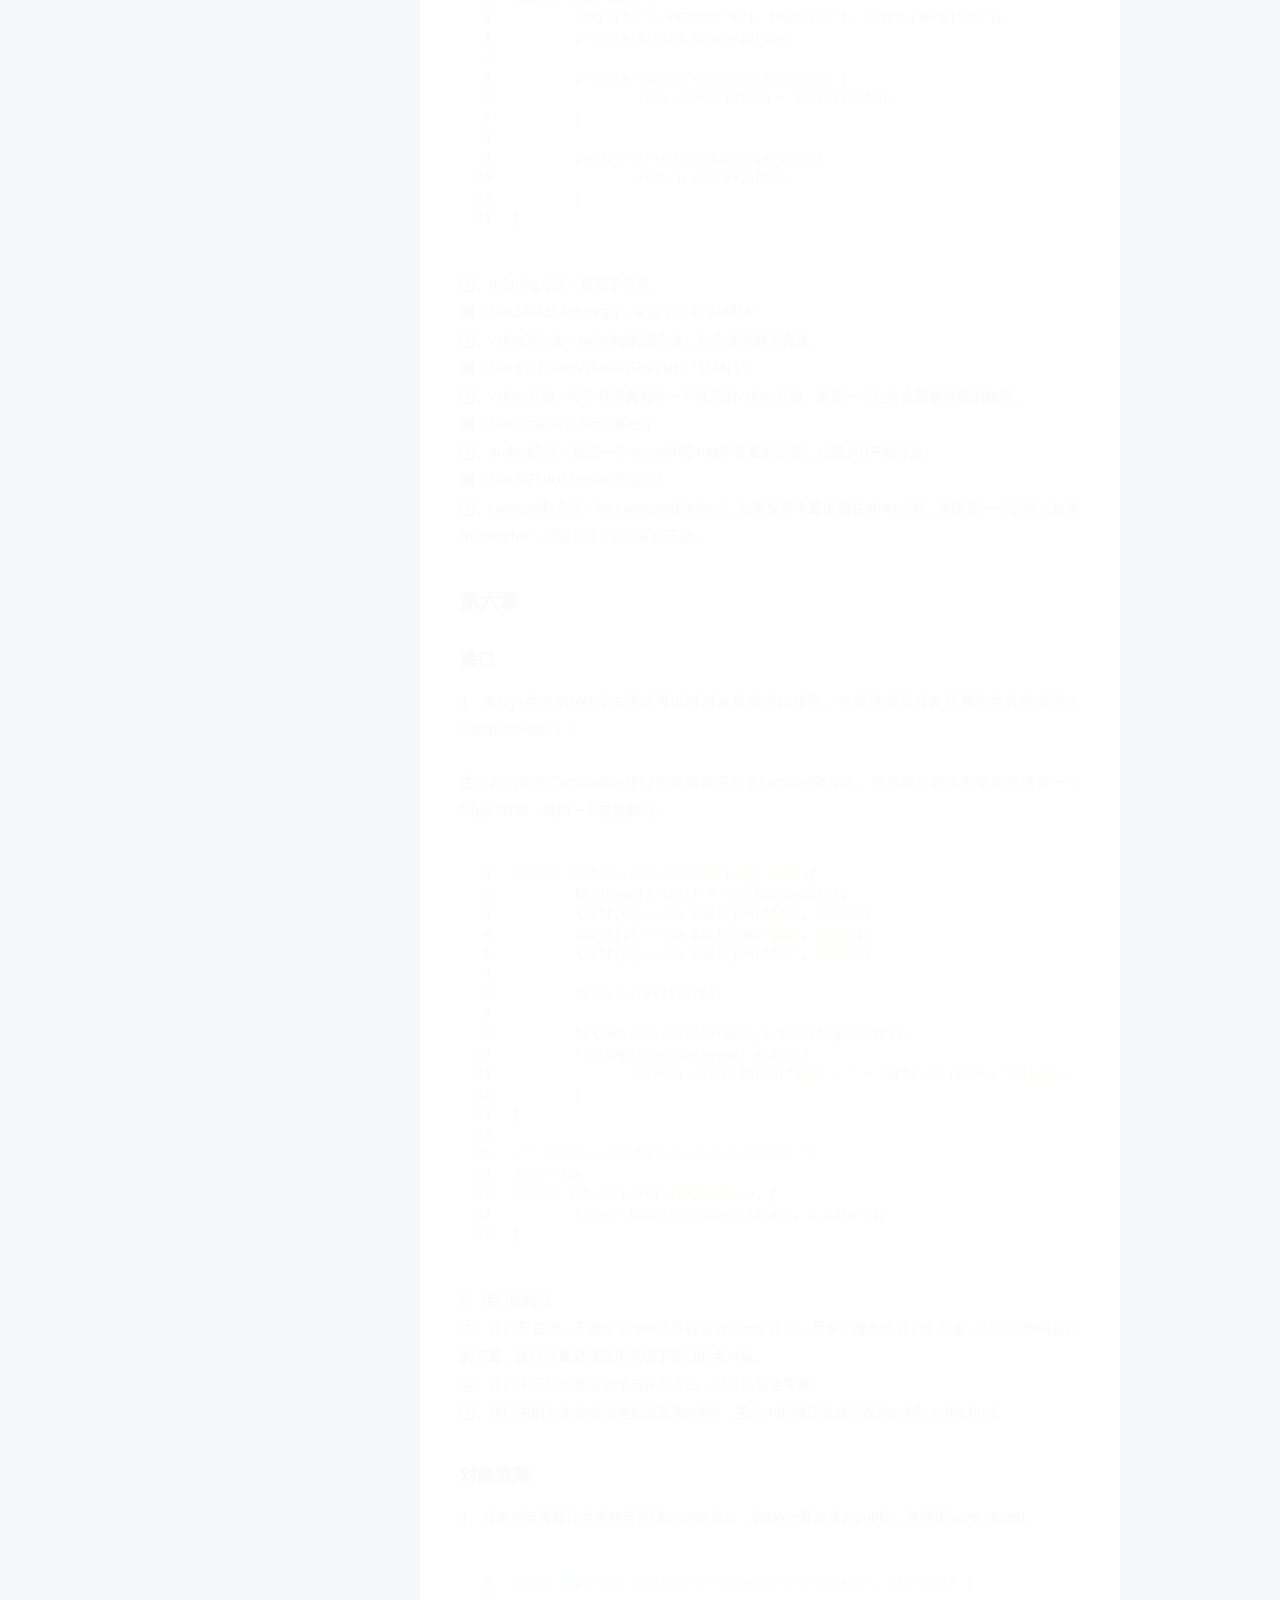
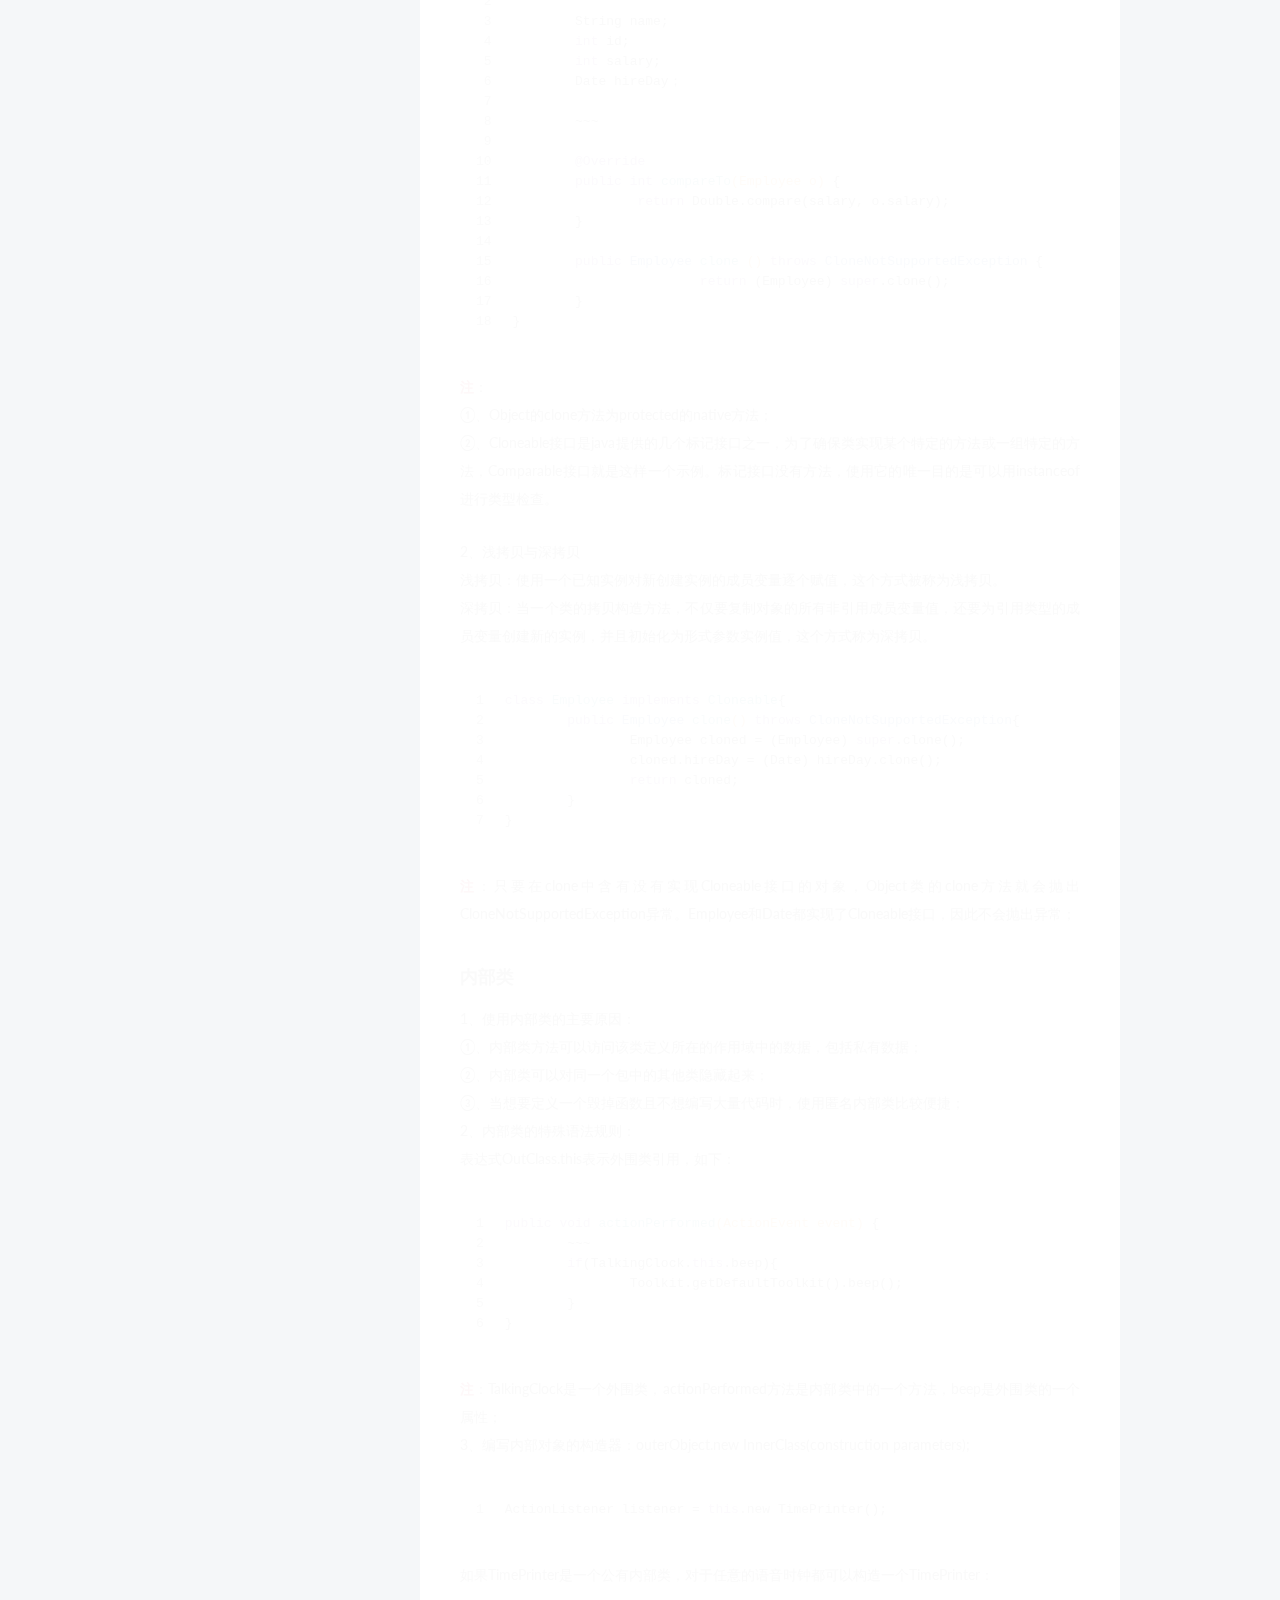
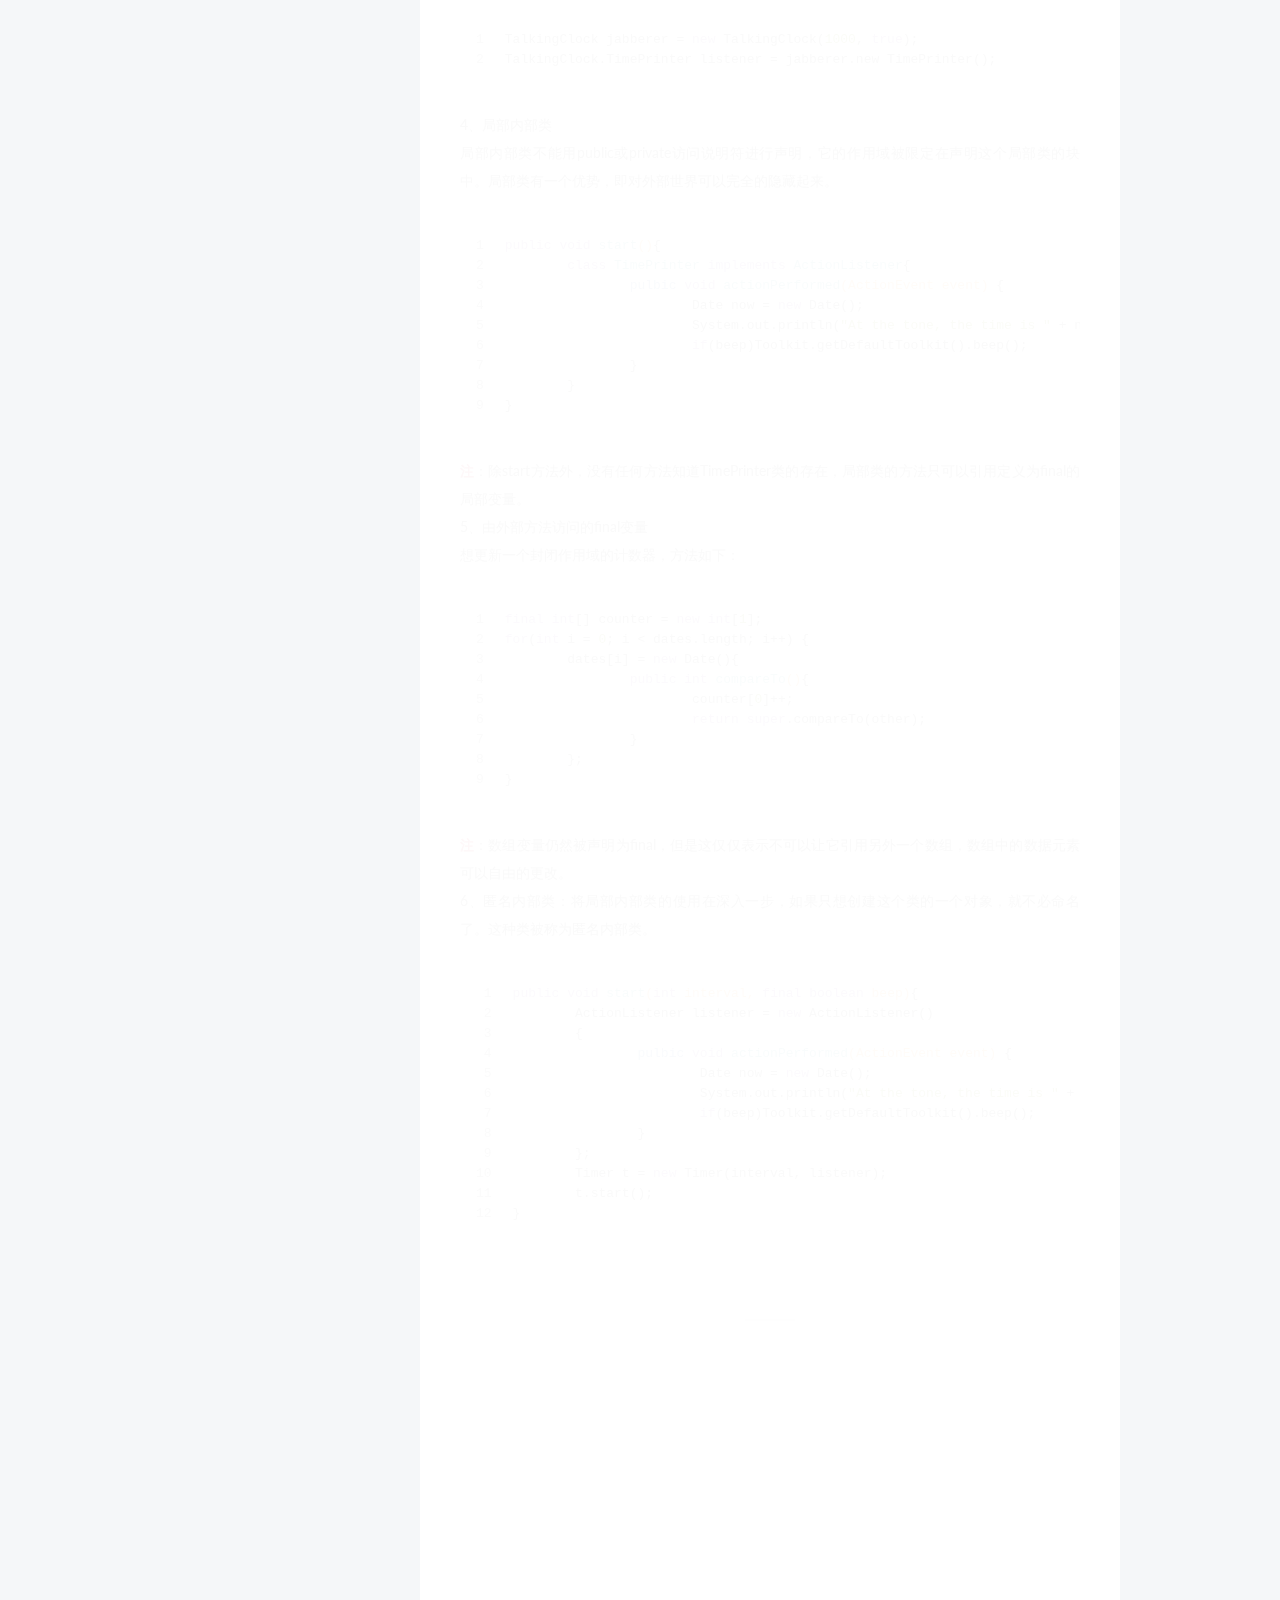
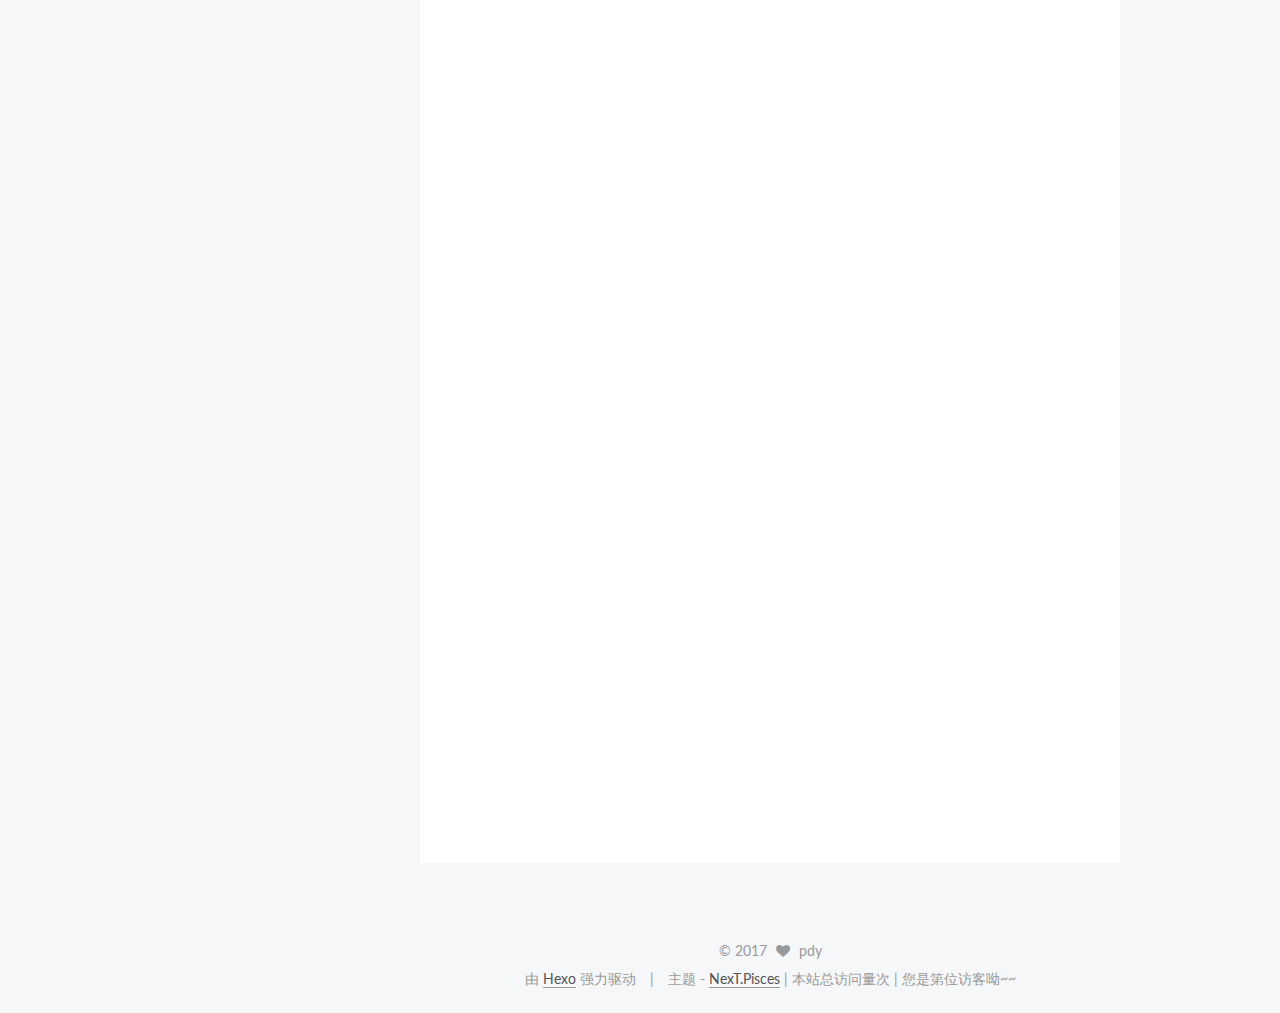
==== commit e05a9215: "Site updated: 2017-01-13 17:57:46" ====
--- a/index.html
+++ b/index.html
@@ -345,7 +345,7 @@
 <p><font color="#DC143C"><b>注</b></font>：<br>①、Object的clone方法为protected的native方法；<br>②、Cloneable接口是java提供的几个标记接口之一，为了确保类实现某个特定的方法或一组特定的方法，Comparable接口就是这样一个示例。标记接口没有方法，使用它的唯一目的是可以用instanceof进行类型检查。</p>
 <p>2、浅拷贝与深拷贝<br>浅拷贝：使用一个已知实例对新创建实例的成员变量逐个赋值，这个方式被称为浅拷贝。<br>深拷贝：当一个类的拷贝构造方法，不仅要复制对象的所有非引用成员变量值，还要为引用类型的成员变量创建新的实例，并且初始化为形式参数实例值，这个方式称为深拷贝。<br><figure class="highlight java"><table><tr><td class="gutter"><pre><div class="line">1</div><div class="line">2</div><div class="line">3</div><div class="line">4</div><div class="line">5</div><div class="line">6</div><div class="line">7</div></pre></td><td class="code"><pre><div class="line"><span class="class"><span class="keyword">class</span> <span class="title">Employee</span> <span class="keyword">implements</span> <span class="title">Cloneable</span></span>&#123;</div><div class="line">	<span class="function"><span class="keyword">public</span> Employee <span class="title">clone</span><span class="params">()</span> <span class="keyword">throws</span> CloneNotSupportedException</span>&#123;</div><div class="line">		Employee cloned = (Employee) <span class="keyword">super</span>.clone();</div><div class="line">		cloned.hireDay = (Date) hireDay.clone();</div><div class="line">		<span class="keyword">return</span> cloned;</div><div class="line">	&#125;</div><div class="line">&#125;</div></pre></td></tr></table></figure></p>
 <p><font color="#DC143C"><b>注</b></font>：只要在clone中含有没有实现Cloneable接口的对象，Object类的clone方法就会抛出CloneNotSupportedException异常。Employee和Date都实现了Cloneable接口，因此不会抛出异常；</p>
-<p>###内部类<br>1、使用内部类的主要原因：<br>①、内部类方法可以访问该类定义所在的作用域中的数据，包括私有数据；<br>②、内部类可以对同一个包中的其他类隐藏起来；<br>③、当想要定义一个毁掉函数且不想编写大量代码时，使用匿名内部类比较便捷；<br>2、内部类的特殊语法规则：<br>表达式OutClass.this表示外围类引用，如下：<br><figure class="highlight java"><table><tr><td class="gutter"><pre><div class="line">1</div><div class="line">2</div><div class="line">3</div><div class="line">4</div><div class="line">5</div><div class="line">6</div></pre></td><td class="code"><pre><div class="line"><span class="function"><span class="keyword">public</span> <span class="keyword">void</span> <span class="title">actionPerformed</span><span class="params">(ActionEvent event)</span> </span>&#123;</div><div class="line">	~~~</div><div class="line">	<span class="keyword">if</span>(TalkingClock.<span class="keyword">this</span>.beep)&#123;</div><div class="line">		Toolkit.getDefaultToolkit().beep();</div><div class="line">	&#125;</div><div class="line">&#125;</div></pre></td></tr></table></figure></p>
+<h3 id="内部类"><a href="#内部类" class="headerlink" title="内部类"></a>内部类</h3><p>1、使用内部类的主要原因：<br>①、内部类方法可以访问该类定义所在的作用域中的数据，包括私有数据；<br>②、内部类可以对同一个包中的其他类隐藏起来；<br>③、当想要定义一个毁掉函数且不想编写大量代码时，使用匿名内部类比较便捷；<br>2、内部类的特殊语法规则：<br>表达式OutClass.this表示外围类引用，如下：<br><figure class="highlight java"><table><tr><td class="gutter"><pre><div class="line">1</div><div class="line">2</div><div class="line">3</div><div class="line">4</div><div class="line">5</div><div class="line">6</div></pre></td><td class="code"><pre><div class="line"><span class="function"><span class="keyword">public</span> <span class="keyword">void</span> <span class="title">actionPerformed</span><span class="params">(ActionEvent event)</span> </span>&#123;</div><div class="line">	~~~</div><div class="line">	<span class="keyword">if</span>(TalkingClock.<span class="keyword">this</span>.beep)&#123;</div><div class="line">		Toolkit.getDefaultToolkit().beep();</div><div class="line">	&#125;</div><div class="line">&#125;</div></pre></td></tr></table></figure></p>
 <p><font color="#DC143C"><b>注</b></font>：TalkingClock是一个外围类，actionPerformed方法是内部类中的一个方法，beep是外围类的一个属性；<br>3、编写内部对象的构造器：outerObject.new InnerClass(construction parameters);<br><figure class="highlight java"><table><tr><td class="gutter"><pre><div class="line">1</div></pre></td><td class="code"><pre><div class="line">ActionListener listener = <span class="keyword">this</span>.new TimePrinter();</div></pre></td></tr></table></figure></p>
 <p>如果TimePrinter是一个公有内部类，对于任意的语音时钟都可以构造一个TimePrinter：<br><figure class="highlight java"><table><tr><td class="gutter"><pre><div class="line">1</div><div class="line">2</div></pre></td><td class="code"><pre><div class="line">TalkingClock jabberer = <span class="keyword">new</span> TalkingClock(<span class="number">1000</span>, <span class="keyword">true</span>);</div><div class="line">TalkingClock.TimePrinter listener = jabberer.new TimePrinter();</div></pre></td></tr></table></figure></p>
 <p>4、局部内部类<br>局部内部类不能用public或private访问说明符进行声明，它的作用域被限定在声明这个局部类的块中。局部类有一个优势，即对外部世界可以完全的隐藏起来。<br><figure class="highlight java"><table><tr><td class="gutter"><pre><div class="line">1</div><div class="line">2</div><div class="line">3</div><div class="line">4</div><div class="line">5</div><div class="line">6</div><div class="line">7</div><div class="line">8</div><div class="line">9</div></pre></td><td class="code"><pre><div class="line"><span class="function"><span class="keyword">public</span> <span class="keyword">void</span> <span class="title">start</span><span class="params">()</span></span>&#123;</div><div class="line">	<span class="class"><span class="keyword">class</span> <span class="title">TimePrinter</span> <span class="keyword">implements</span> <span class="title">ActionListener</span></span>&#123;</div><div class="line">		<span class="function">pulbic <span class="keyword">void</span> <span class="title">actionPerformed</span><span class="params">(ActionEvent event)</span> </span>&#123;</div><div class="line">			Date now = <span class="keyword">new</span> Date();</div><div class="line">			System.out.println(<span class="string">"At the tone, the time is "</span> + now);</div><div class="line">			<span class="keyword">if</span>(beep)Toolkit.getDefaultToolkit().beep();</div><div class="line">		&#125;</div><div class="line">	&#125;</div><div class="line">&#125;</div></pre></td></tr></table></figure></p>
--- a/css/main.css
+++ b/css/main.css
@@ -1564,7 +1564,7 @@
   width: 4px;
   height: 4px;
   border-radius: 50%;
-  background: #ff490f;
+  background: #deff73;
 }
 .links-of-blogroll {
   font-size: 13px;
